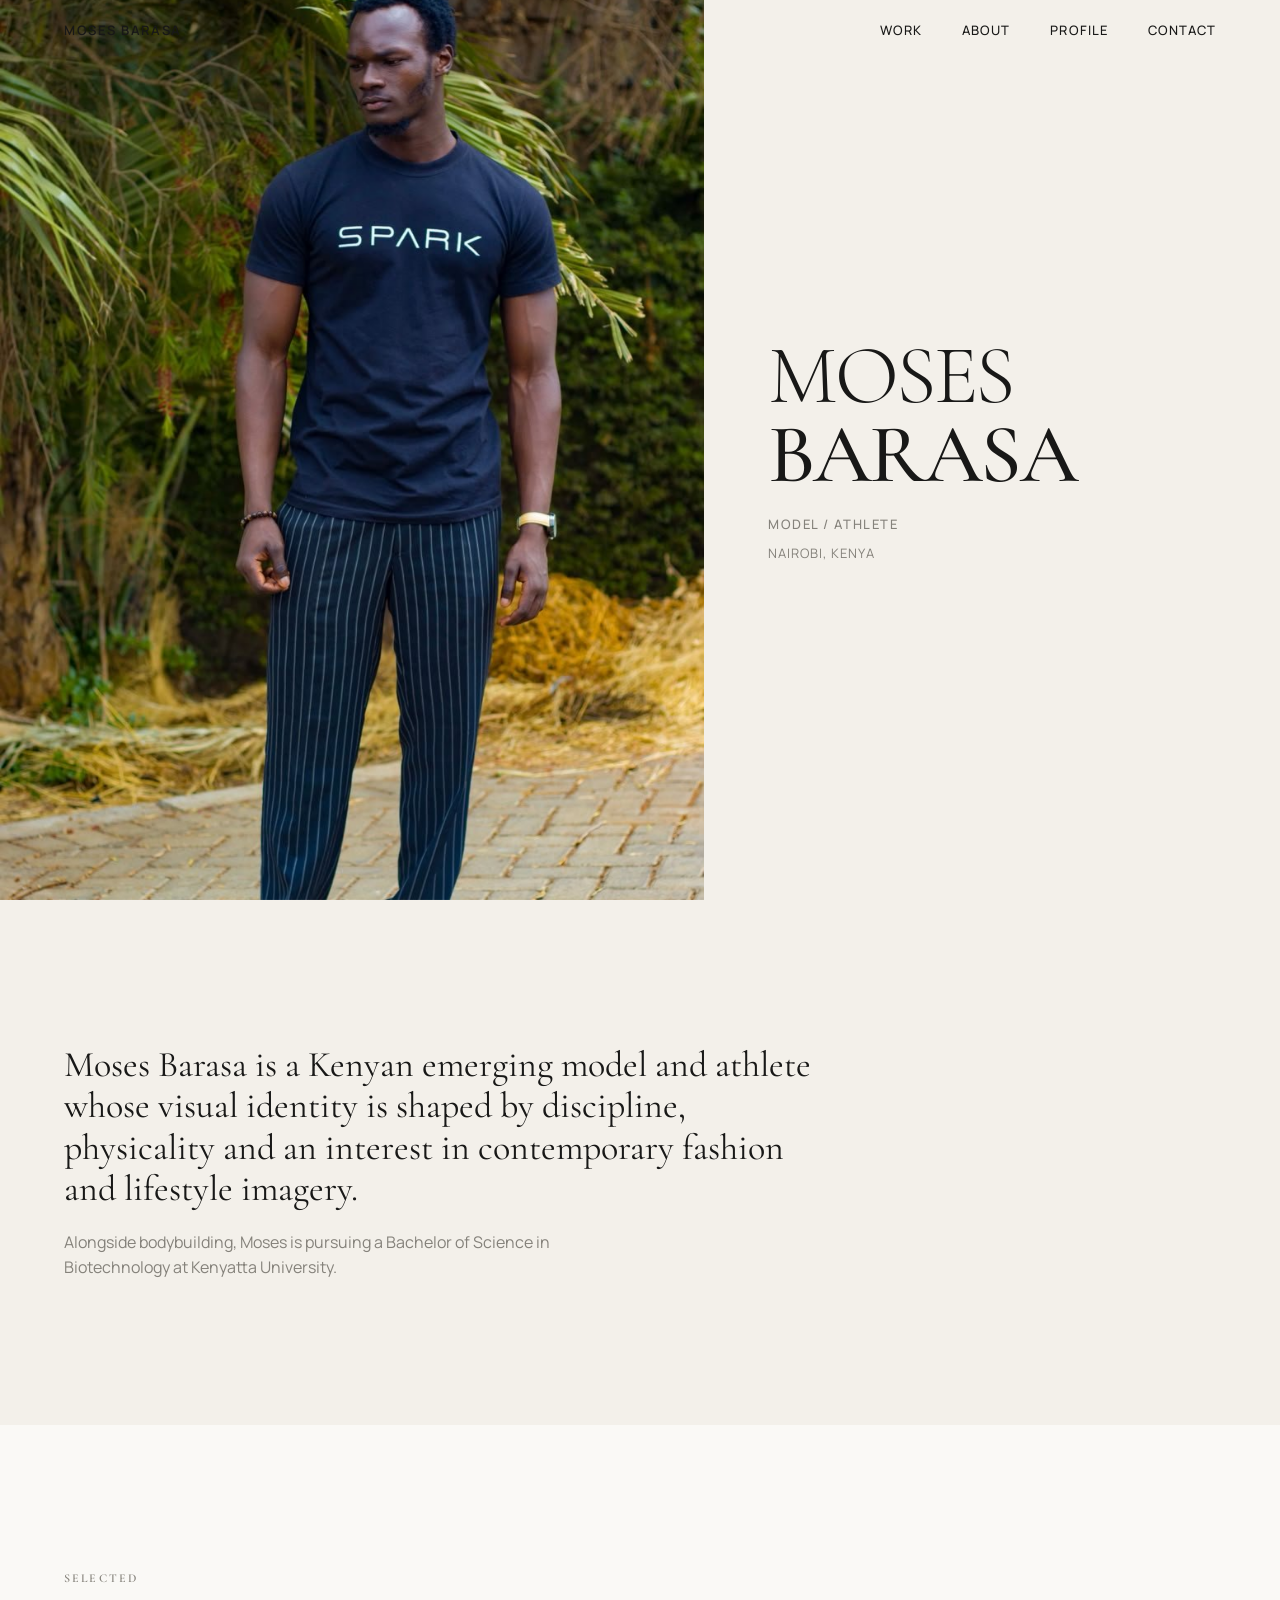
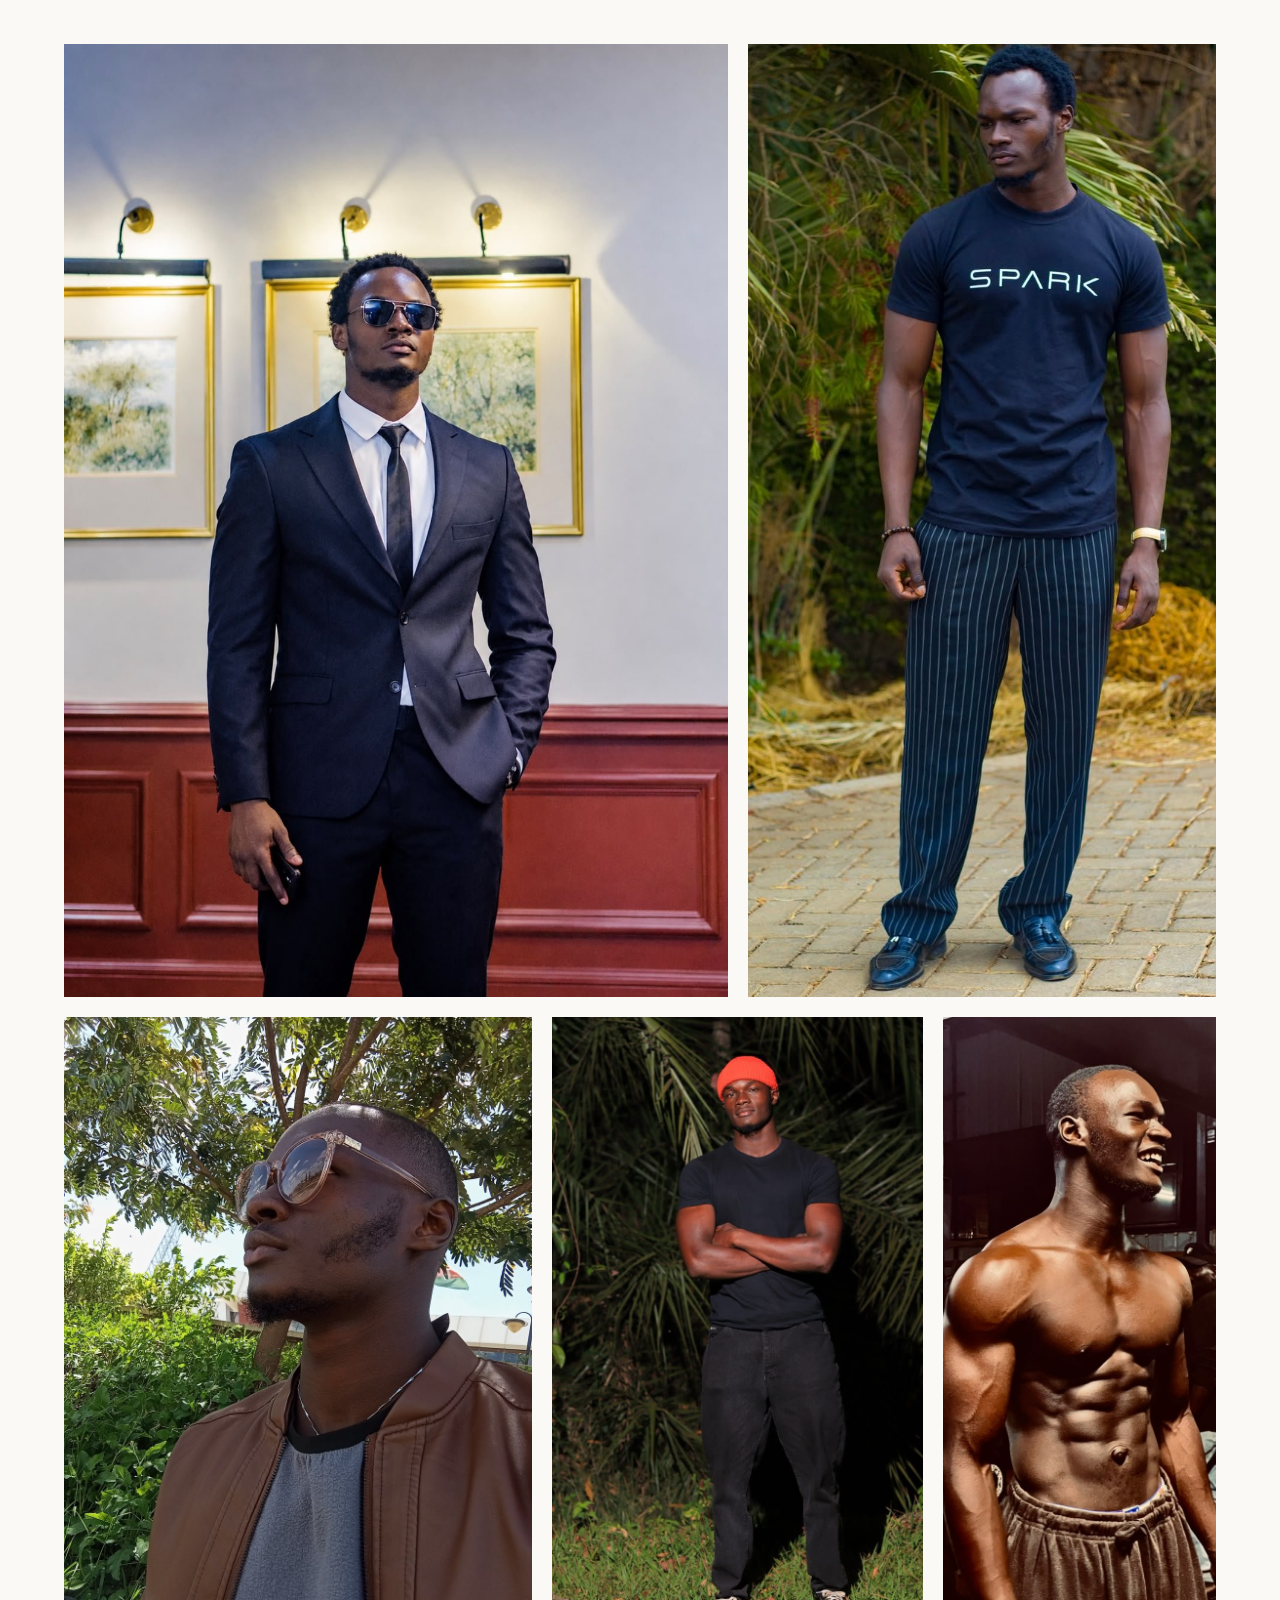
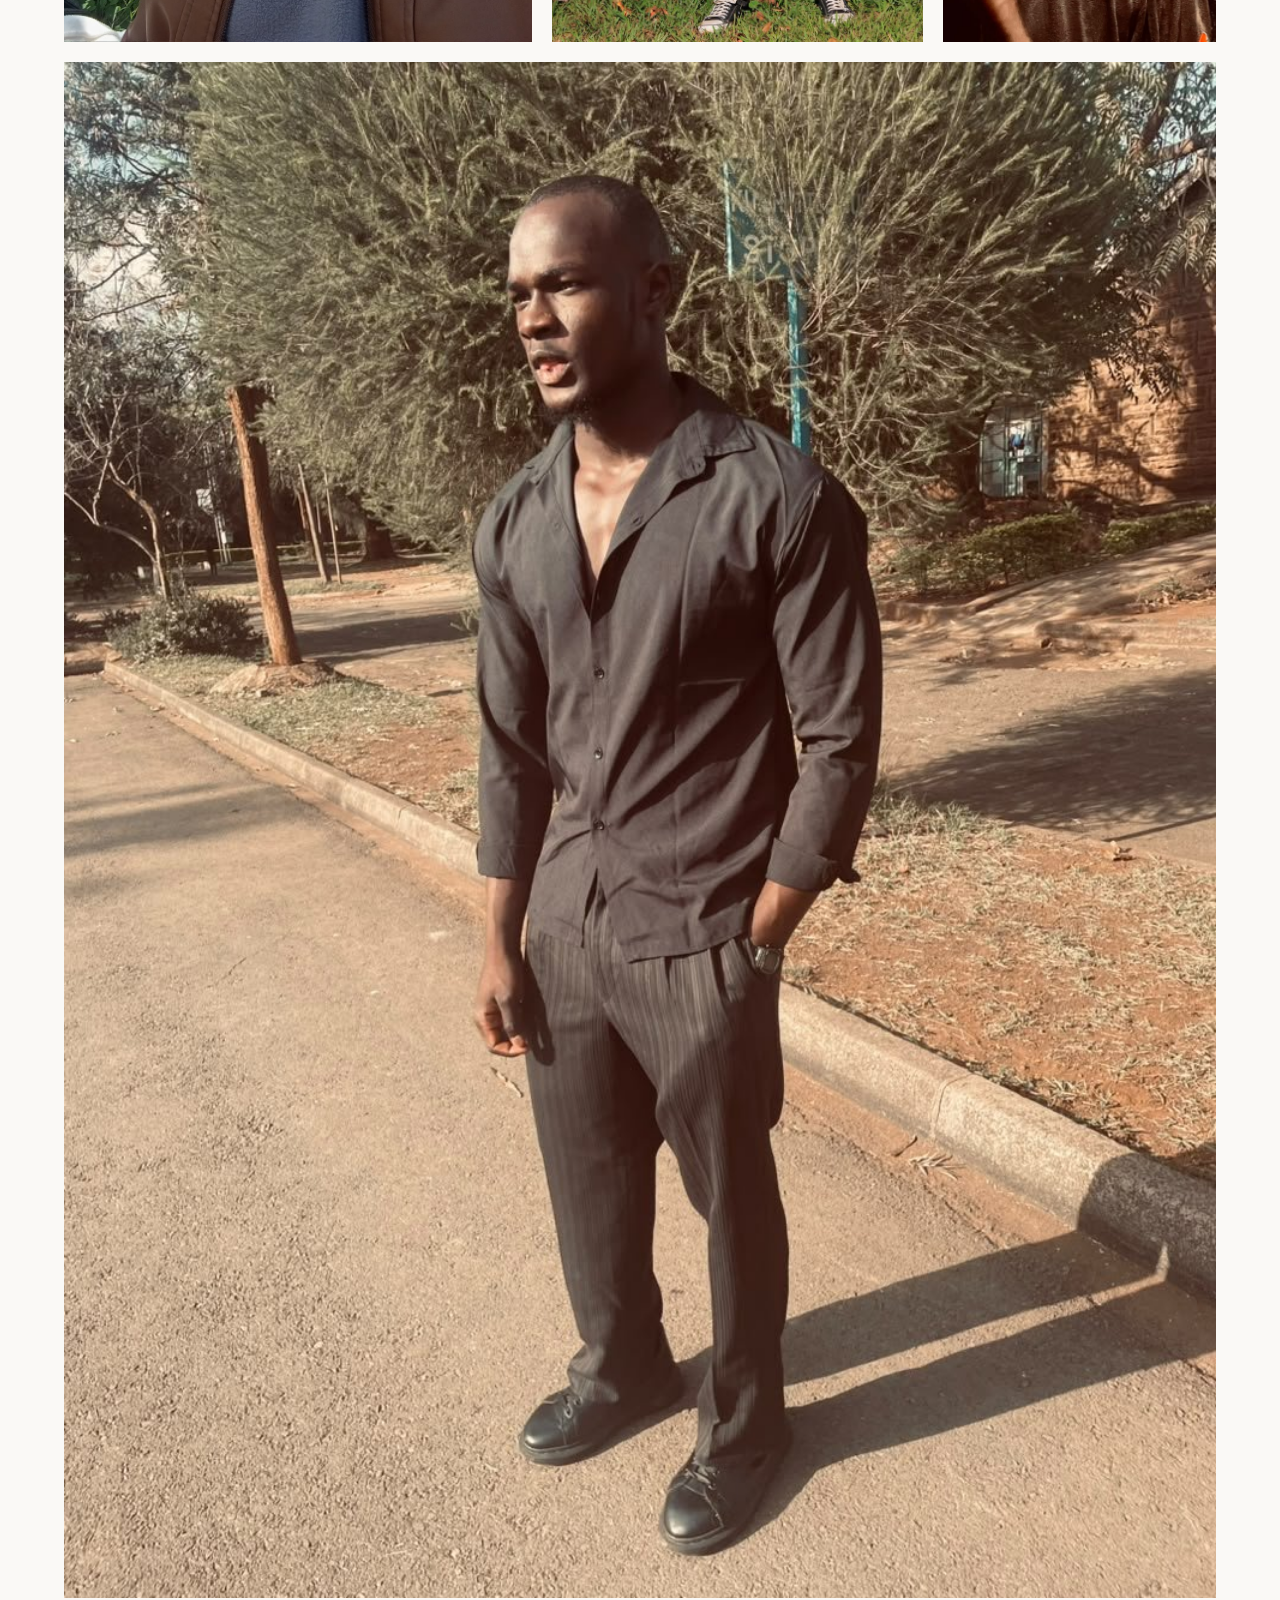
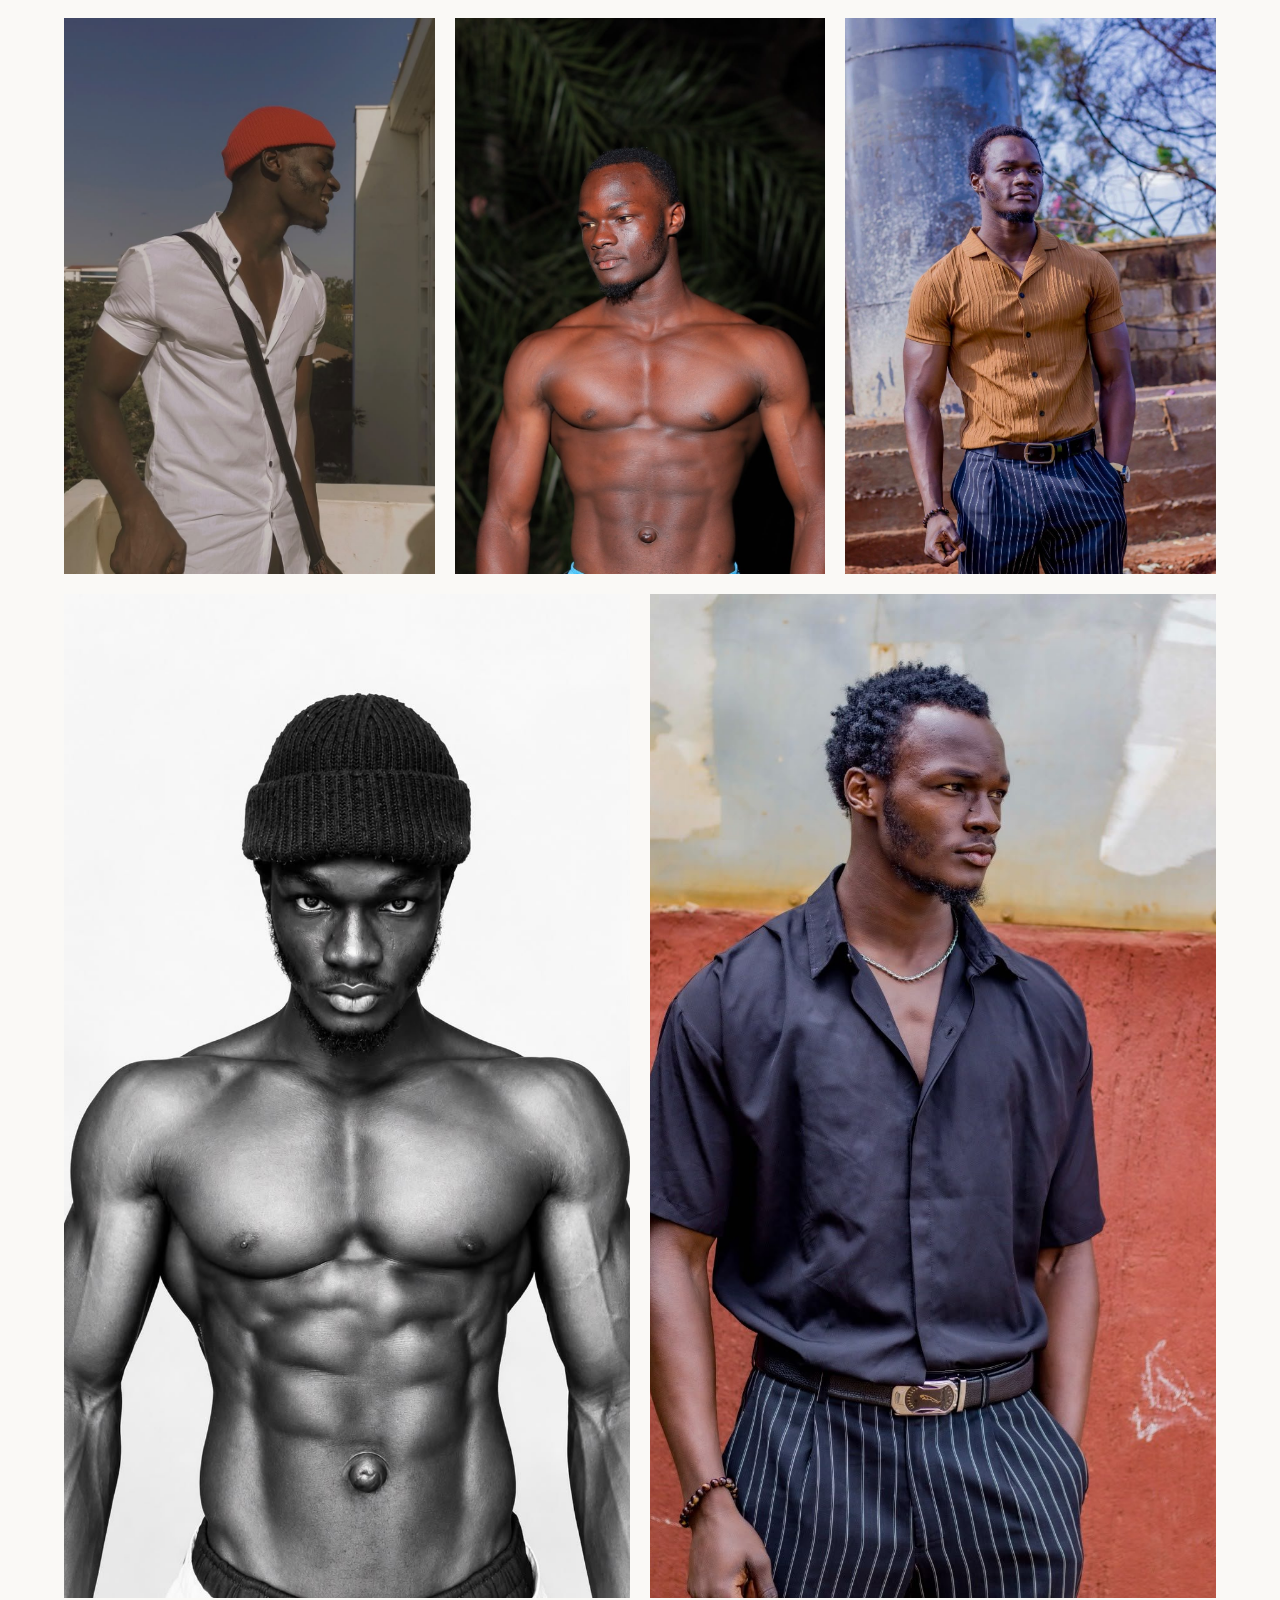
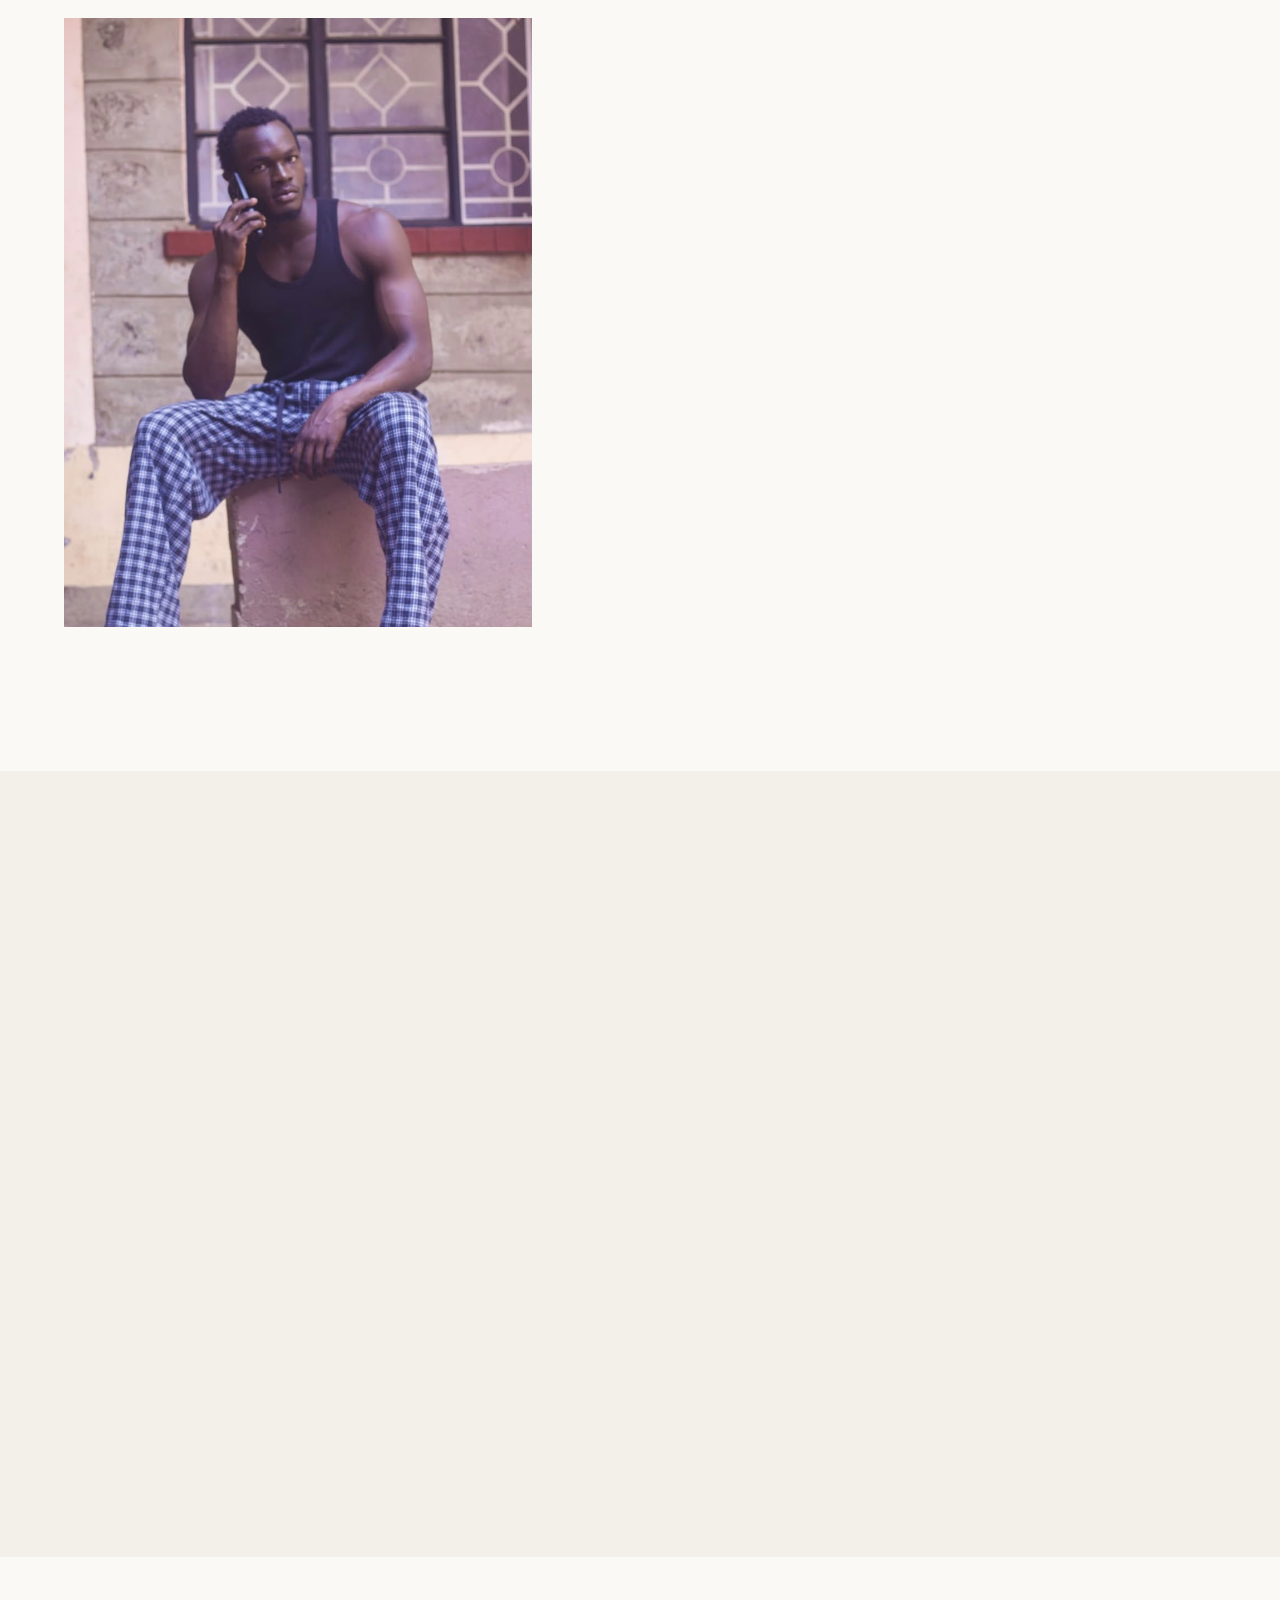
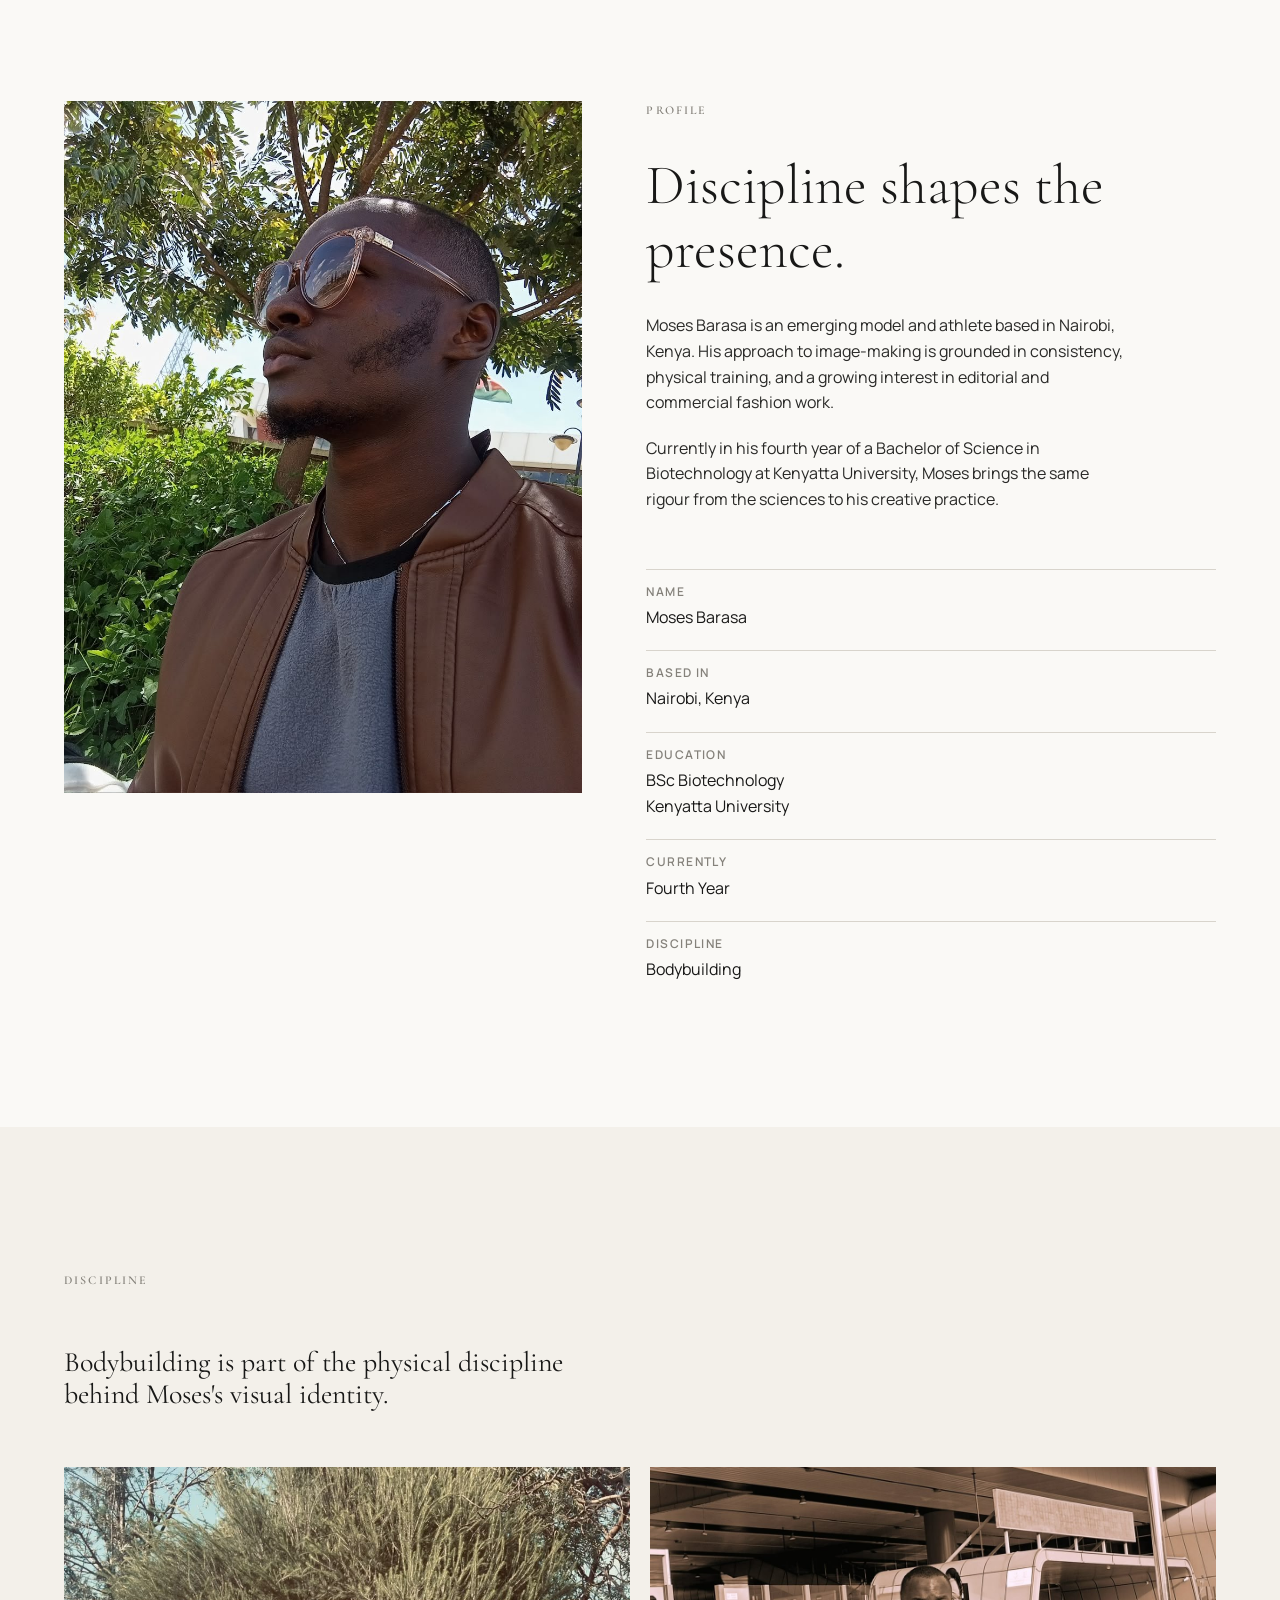
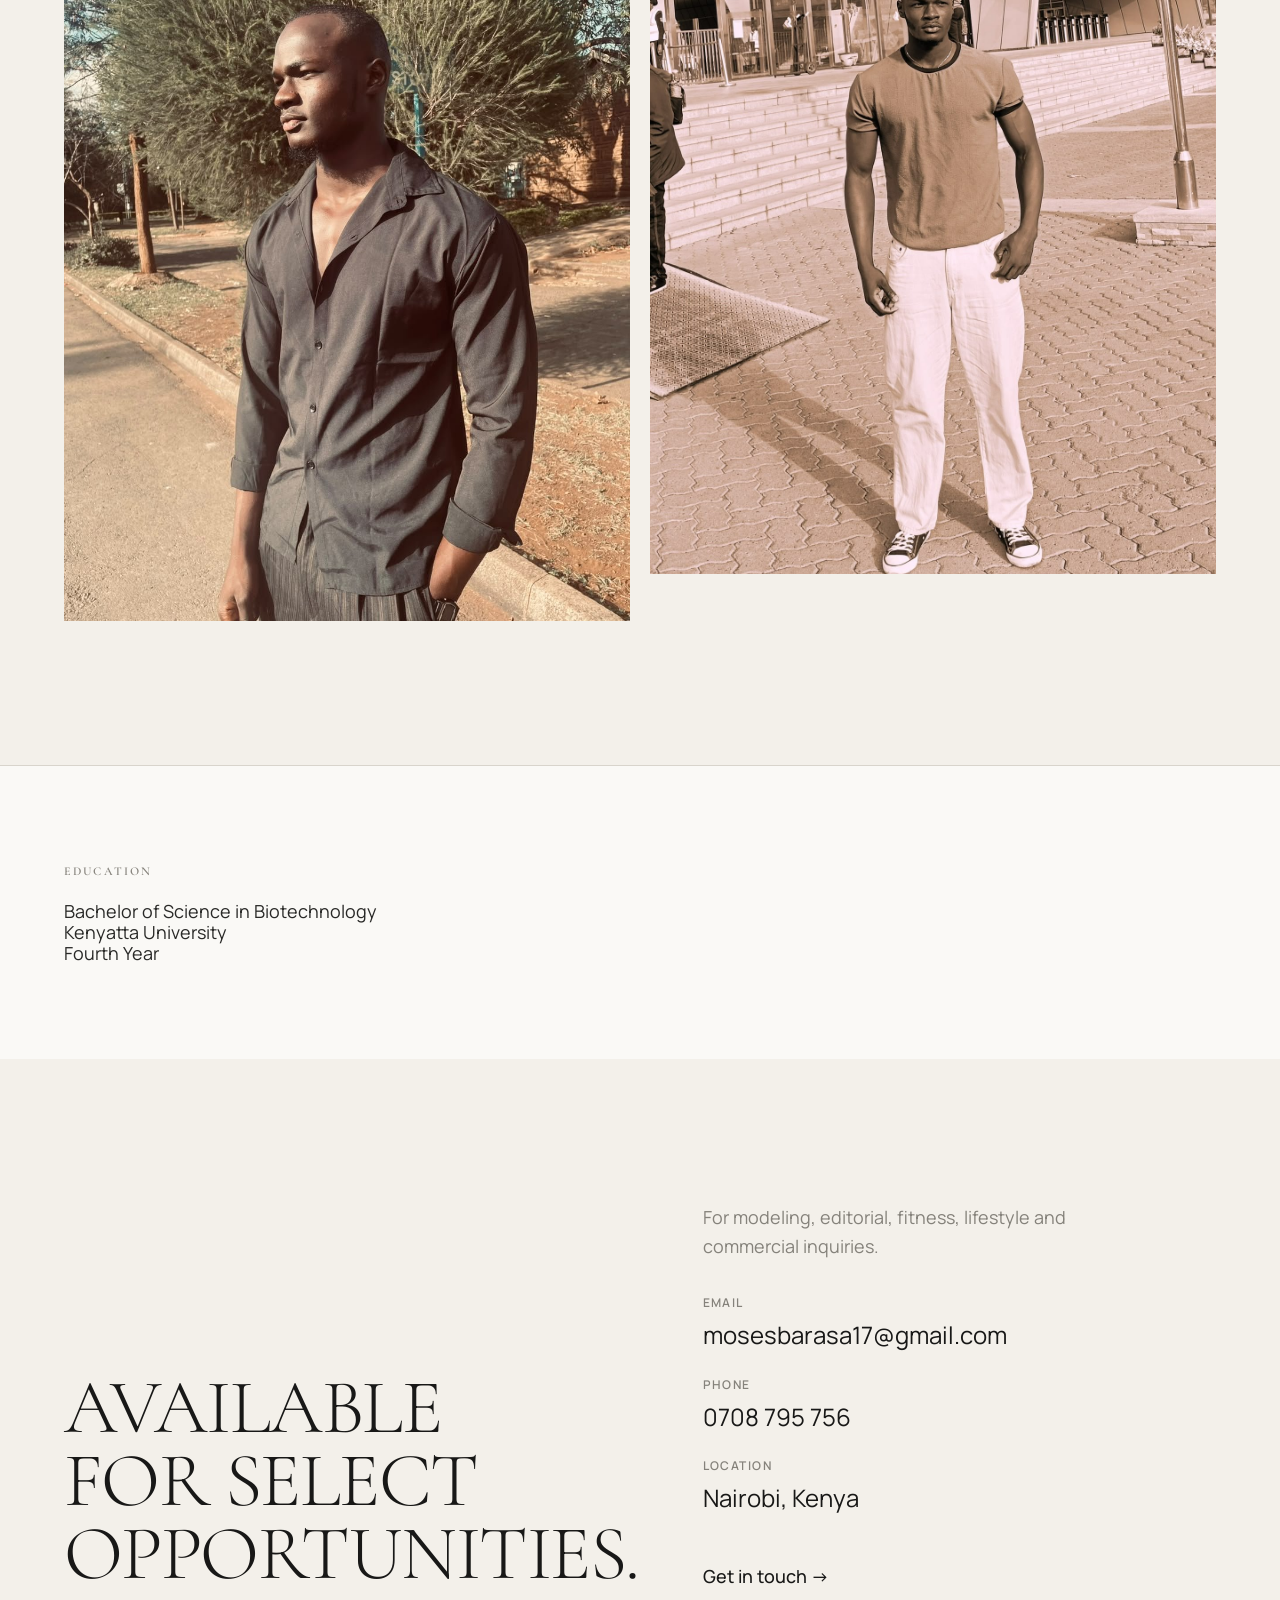
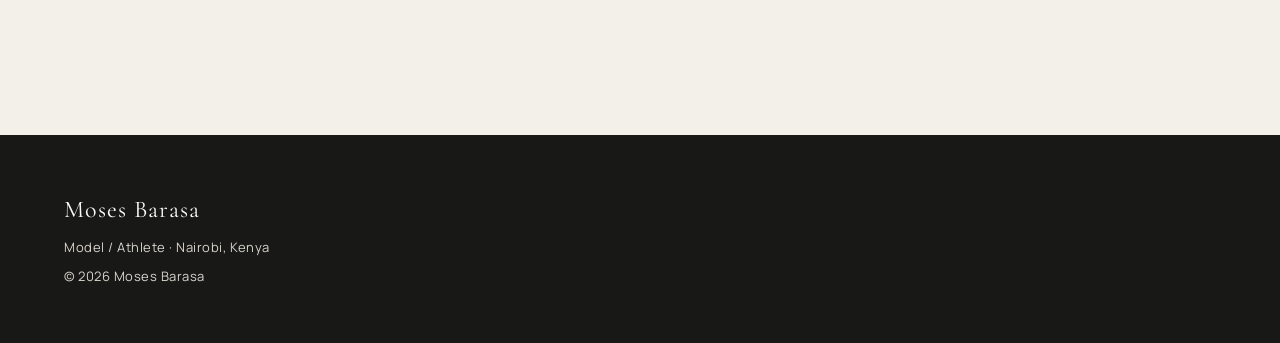
==== moses-barasa/index.html @ eb21598e "two" ====
<!DOCTYPE html>
<html lang="en">
<head>
<meta charset="UTF-8">
<meta name="viewport" content="width=device-width, initial-scale=1.0">
<meta name="description" content="Moses Barasa is a Nairobi-based emerging model and athlete, combining contemporary visual work with a background in bodybuilding and biotechnology.">
<meta name="theme-color" content="#181817">

<!-- Open Graph -->
<meta property="og:title" content="Moses Barasa — Model & Athlete">
<meta property="og:description" content="Moses Barasa is a Nairobi-based emerging model and athlete, combining contemporary visual work with a background in bodybuilding and biotechnology.">
<meta property="og:type" content="website">
<meta property="og:image" content="images/hero.jpg">
<meta property="og:image:alt" content="Moses Barasa — Model & Athlete">

<!-- Twitter -->
<meta name="twitter:card" content="summary_large_image">
<meta name="twitter:title" content="Moses Barasa — Model & Athlete">
<meta name="twitter:description" content="Moses Barasa is a Nairobi-based emerging model and athlete, combining contemporary visual work with a background in bodybuilding and biotechnology.">
<meta name="twitter:image" content="images/hero.jpg">

<title>Moses Barasa — Model & Athlete</title>

<link rel="icon" href="data:image/svg+xml,%3Csvg xmlns='http://www.w3.org/2000/svg' viewBox='0 0 100 100'%3E%3Crect width='100' height='100' fill='%23181817'/%3E%3Ctext x='50' y='62' font-family='Georgia' font-size='50' fill='%23F3F0EA' text-anchor='middle'%3EM%3C/text%3E%3C/svg%3E">
<link rel="stylesheet" href="css/style.css">
</head>
<body>

<!-- HEADER -->
<header class="site-header" id="header">
  <div class="container header-inner">
    <a href="#" class="nav-brand" aria-label="Moses Barasa home">Moses Barasa</a>
    <button class="nav-toggle" id="navToggle" aria-expanded="false" aria-controls="navMenu" aria-label="Toggle navigation">
      <span class="nav-toggle-line" aria-hidden="true"></span>
    </button>
    <nav class="nav-menu" id="navMenu" aria-label="Primary">
      <a href="#work">Work</a>
      <a href="#profile">About</a>
      <a href="#profile">Profile</a>
      <a href="#contact">Contact</a>
    </nav>
  </div>
</header>

<main id="main">

<!-- HERO -->
<section class="hero" id="hero" aria-label="Hero">
  <div class="hero-visual">
    <img src="images/hero.jpg" alt="Moses Barasa, editorial portrait" width="854" height="1280" fetchpriority="high">
  </div>
  <div class="hero-text container">
    <h1 class="hero-name">
      <span class="line">Moses</span>
      <span class="line">Barasa</span>
    </h1>
    <p class="hero-meta">Model / Athlete</p>
    <p class="hero-location">Nairobi, Kenya</p>
  </div>
</section>

<!-- INTRO -->
<section class="section-intro" id="intro" aria-labelledby="intro-heading">
  <div class="container">
    <h2 id="intro-heading" class="visually-hidden">Introduction</h2>
    <p class="intro-lead reveal">Moses Barasa is a Kenyan emerging model and athlete whose visual identity is shaped by discipline, physicality and an interest in contemporary fashion and lifestyle imagery.</p>
    <p class="intro-body reveal">Alongside bodybuilding, Moses is pursuing a Bachelor of Science in Biotechnology at Kenyatta University.</p>
  </div>
</section>

<!-- SELECTED WORK -->
<section class="section-work" id="work" aria-labelledby="work-heading">
  <div class="container">
    <header class="section-header reveal">
      <h2 id="work-heading">Selected</h2>
    </header>
    <div class="gallery-grid">
      <figure class="gallery-item gi-1 reveal" data-index="0" tabindex="0" role="button" aria-label="Open image 1">
        <img src="images/work-01.jpg" alt="Moses Barasa in formal attire, editorial portrait" loading="lazy" width="1114" height="1600">
      </figure>
      <figure class="gallery-item gi-2 reveal" data-index="1" tabindex="0" role="button" aria-label="Open image 2">
        <img src="images/work-02.jpg" alt="Moses Barasa, studio portrait" loading="lazy" width="854" height="1280">
      </figure>
      <figure class="gallery-item gi-3 reveal" data-index="2" tabindex="0" role="button" aria-label="Open image 3">
        <img src="images/work-03.jpg" alt="Moses Barasa, lifestyle portrait" loading="lazy" width="960" height="1280">
      </figure>
      <figure class="gallery-item gi-4 reveal" data-index="3" tabindex="0" role="button" aria-label="Open image 4">
        <img src="images/work-04.jpg" alt="Moses Barasa, outdoor lifestyle" loading="lazy" width="853" height="1280">
      </figure>
      <figure class="gallery-item gi-5 reveal" data-index="4" tabindex="0" role="button" aria-label="Open image 5">
        <img src="images/work-05.jpg" alt="Moses Barasa, street style" loading="lazy" width="960" height="1280">
      </figure>
      <figure class="gallery-item gi-6 reveal" data-index="5" tabindex="0" role="button" aria-label="Open image 6">
        <img src="images/work-08.jpg" alt="Moses Barasa, full body editorial" loading="lazy" width="960" height="1280">
      </figure>
      <figure class="gallery-item gi-7 reveal" data-index="6" tabindex="0" role="button" aria-label="Open image 7">
        <img src="images/work-06.jpg" alt="Moses Barasa, casual editorial" loading="lazy" width="890" height="1280">
      </figure>
      <figure class="gallery-item gi-8 reveal" data-index="7" tabindex="0" role="button" aria-label="Open image 8">
        <img src="images/work-07.jpg" alt="Moses Barasa, outdoor portrait" loading="lazy" width="1066" height="1600">
      </figure>
      <figure class="gallery-item gi-9 reveal" data-index="8" tabindex="0" role="button" aria-label="Open image 9">
        <img src="images/work-12.jpg" alt="Moses Barasa, lifestyle" loading="lazy" width="1067" height="1600">
      </figure>
      <figure class="gallery-item gi-10 reveal" data-index="9" tabindex="0" role="button" aria-label="Open image 10">
        <img src="images/work-10.jpg" alt="Moses Barasa, urban style" loading="lazy" width="902" height="1600">
      </figure>
      <figure class="gallery-item gi-11 reveal" data-index="10" tabindex="0" role="button" aria-label="Open image 11">
        <img src="images/work-11.jpg" alt="Moses Barasa, fashion portrait" loading="lazy" width="1066" height="1600">
      </figure>
      <figure class="gallery-item gi-12 reveal" data-index="11" tabindex="0" role="button" aria-label="Open image 12">
        <img src="images/work-09.jpg" alt="Moses Barasa, relaxed portrait" loading="lazy" width="841" height="1094">
      </figure>
    </div>
  </div>
</section>

<!-- STATEMENT -->
<section class="section-statement" id="statement" aria-label="Visual statement">
  <div class="container">
    <p class="statement-text reveal">Physical<br>presence.</p>
    <p class="statement-text reveal">Quiet<br>discipline.</p>
  </div>
</section>

<!-- PROFILE -->
<section class="section-profile" id="profile" aria-labelledby="profile-heading">
  <div class="container profile-grid">
    <div class="profile-image reveal">
      <img src="images/profile.jpg" alt="Moses Barasa portrait" width="960" height="1280" loading="lazy">
    </div>
    <div class="profile-content">
      <h2 id="profile-heading">Profile</h2>
      <p class="profile-statement reveal">Discipline shapes the presence.</p>
      <div class="profile-bio reveal">
        <p>Moses Barasa is an emerging model and athlete based in Nairobi, Kenya. His approach to image-making is grounded in consistency, physical training, and a growing interest in editorial and commercial fashion work.</p>
        <p>Currently in his fourth year of a Bachelor of Science in Biotechnology at Kenyatta University, Moses brings the same rigour from the sciences to his creative practice.</p>
      </div>
      <dl class="profile-details reveal">
        <div>
          <dt>Name</dt>
          <dd>Moses Barasa</dd>
        </div>
        <div>
          <dt>Based in</dt>
          <dd>Nairobi, Kenya</dd>
        </div>
        <div>
          <dt>Education</dt>
          <dd>BSc Biotechnology<br>Kenyatta University</dd>
        </div>
        <div>
          <dt>Currently</dt>
          <dd>Fourth Year</dd>
        </div>
        <div>
          <dt>Discipline</dt>
          <dd>Bodybuilding</dd>
        </div>
      </dl>
    </div>
  </div>
</section>

<!-- DISCIPLINE -->
<section class="section-discipline" id="discipline" aria-labelledby="discipline-heading">
  <div class="container">
    <header class="section-header reveal">
      <h2 id="discipline-heading">Discipline</h2>
    </header>
    <p class="discipline-lead reveal">Bodybuilding is part of the physical discipline behind Moses's visual identity.</p>
    <div class="discipline-grid">
      <figure class="reveal" data-index="12" tabindex="0" role="button" aria-label="Open image 13">
        <img src="images/discipline-01.jpg" alt="Moses Barasa, physique study" loading="lazy" width="960" height="1280">
      </figure>
      <figure class="reveal" data-index="13" tabindex="0" role="button" aria-label="Open image 14">
        <img src="images/discipline-02.jpg" alt="Moses Barasa, athletic portrait" loading="lazy" width="1274" height="1600">
      </figure>
    </div>
  </div>
</section>

<!-- EDUCATION -->
<section class="section-education" id="education" aria-labelledby="education-heading">
  <div class="container">
    <h2 id="education-heading">Education</h2>
    <p>Bachelor of Science in Biotechnology<br>Kenyatta University<br>Fourth Year</p>
  </div>
</section>

<!-- CONTACT -->
<section class="section-contact" id="contact" aria-labelledby="contact-heading">
  <div class="container contact-grid">
    <div class="contact-statement reveal">
      <h2 id="contact-heading">Available<br>for select<br>opportunities.</h2>
    </div>
    <div class="contact-details reveal">
      <p>For modeling, editorial, fitness, lifestyle and commercial inquiries.</p>
      <dl>
        <div>
          <dt>Email</dt>
          <dd><a href="mailto:mosesbarasa17@gmail.com">mosesbarasa17@gmail.com</a></dd>
        </div>
        <div>
          <dt>Phone</dt>
          <dd><a href="tel:+254708795756">0708 795 756</a></dd>
        </div>
        <div>
          <dt>Location</dt>
          <dd>Nairobi, Kenya</dd>
        </div>
      </dl>
      <a href="mailto:mosesbarasa17@gmail.com" class="contact-cta">Get in touch →</a>
    </div>
  </div>
</section>

</main>

<!-- FOOTER -->
<footer class="site-footer">
  <div class="container">
    <p>Moses Barasa</p>
    <p>Model / Athlete · Nairobi, Kenya</p>
    <p>© 2026 Moses Barasa</p>
  </div>
</footer>

<!-- LIGHTBOX -->
<div class="lightbox" id="lightbox" role="dialog" aria-modal="true" aria-label="Image viewer" hidden>
  <button class="lightbox-close" id="lightboxClose" aria-label="Close">×</button>
  <button class="lightbox-prev" id="lightboxPrev" aria-label="Previous image">‹</button>
  <button class="lightbox-next" id="lightboxNext" aria-label="Next image">›</button>
  <div class="lightbox-stage">
    <img src="" alt="" id="lightboxImg">
  </div>
  <p class="lightbox-caption" id="lightboxCaption"></p>
</div>

<script src="js/main.js"></script>
</body>
</html>
---- moses-barasa/css/style.css ----
/* ============================================================
   Moses Barasa — Portfolio
   Self-contained, no external dependencies
   ============================================================ */

/* ── Font Faces ── */
@font-face {
  font-family: 'Cormorant Garamond';
  font-style: normal;
  font-weight: 300;
  font-display: swap;
  src: url('../fonts/cormorant-300.ttf') format('truetype');
}
@font-face {
  font-family: 'Cormorant Garamond';
  font-style: normal;
  font-weight: 400;
  font-display: swap;
  src: url('../fonts/cormorant-400.ttf') format('truetype');
}
@font-face {
  font-family: 'Cormorant Garamond';
  font-style: normal;
  font-weight: 500;
  font-display: swap;
  src: url('../fonts/cormorant-500.ttf') format('truetype');
}
@font-face {
  font-family: 'Cormorant Garamond';
  font-style: normal;
  font-weight: 600;
  font-display: swap;
  src: url('../fonts/cormorant-600.ttf') format('truetype');
}
@font-face {
  font-family: 'Cormorant Garamond';
  font-style: normal;
  font-weight: 700;
  font-display: swap;
  src: url('../fonts/cormorant-700.ttf') format('truetype');
}

@font-face {
  font-family: 'Manrope';
  font-style: normal;
  font-weight: 300;
  font-display: swap;
  src: url('../fonts/manrope-300.ttf') format('truetype');
}
@font-face {
  font-family: 'Manrope';
  font-style: normal;
  font-weight: 400;
  font-display: swap;
  src: url('../fonts/manrope-400.ttf') format('truetype');
}
@font-face {
  font-family: 'Manrope';
  font-style: normal;
  font-weight: 500;
  font-display: swap;
  src: url('../fonts/manrope-500.ttf') format('truetype');
}
@font-face {
  font-family: 'Manrope';
  font-style: normal;
  font-weight: 600;
  font-display: swap;
  src: url('../fonts/manrope-600.ttf') format('truetype');
}
@font-face {
  font-family: 'Manrope';
  font-style: normal;
  font-weight: 700;
  font-display: swap;
  src: url('../fonts/manrope-700.ttf') format('truetype');
}

/* ── Reset ── */
*, *::before, *::after {
  box-sizing: border-box;
  margin: 0;
  padding: 0;
}
html {
  scroll-behavior: smooth;
  -webkit-text-size-adjust: 100%;
}
body {
  font-family: 'Manrope', system-ui, -apple-system, BlinkMacSystemFont, 'Segoe UI', Roboto, sans-serif;
  font-weight: 400;
  line-height: 1.6;
  color: var(--primary);
  background-color: var(--canvas);
  -webkit-font-smoothing: antialiased;
  -moz-osx-font-smoothing: grayscale;
}
img {
  display: block;
  max-width: 100%;
  height: auto;
}
button {
  font-family: inherit;
  cursor: pointer;
  border: none;
  background: none;
}
a {
  color: inherit;
  text-decoration: none;
}
ul, ol {
  list-style: none;
}
figure {
  margin: 0;
}

/* ── Variables ── */
:root {
  --canvas: #F3F0EA;
  --primary: #181817;
  --secondary: #292927;
  --muted: #85827B;
  --soft: #D8D4CC;
  --white: #FAF9F6;

  --font-display: 'Cormorant Garamond', Georgia, 'Times New Roman', serif;
  --font-body: 'Manrope', system-ui, -apple-system, sans-serif;

  --space-xs: 0.5rem;
  --space-sm: 0.75rem;
  --space-md: 1.25rem;
  --space-lg: 2rem;
  --space-xl: 3.5rem;
  --space-2xl: 6rem;
  --space-3xl: 9rem;

  --text-xs: 0.75rem;
  --text-sm: 0.8125rem;
  --text-base: 1rem;
  --text-md: 1.125rem;
  --text-lg: 1.5rem;
  --text-xl: 2rem;
  --text-2xl: 3rem;
  --text-3xl: 4.5rem;
  --text-4xl: 6rem;

  --leading-tight: 0.95;
  --leading-snug: 1.15;
  --leading-normal: 1.6;

  --transition-fast: 150ms ease;
  --transition-base: 350ms ease;
  --transition-slow: 700ms ease;
}

/* ── Utilities ── */
.visually-hidden {
  position: absolute;
  width: 1px;
  height: 1px;
  padding: 0;
  margin: -1px;
  overflow: hidden;
  clip: rect(0, 0, 0, 0);
  white-space: nowrap;
  border: 0;
}

.container {
  width: 100%;
  max-width: 1440px;
  margin-left: auto;
  margin-right: auto;
  padding-left: 1.5rem;
  padding-right: 1.5rem;
}

@media (min-width: 768px) {
  .container {
    padding-left: 3rem;
    padding-right: 3rem;
  }
}

@media (min-width: 1280px) {
  .container {
    padding-left: 4rem;
    padding-right: 4rem;
  }
}

/* ── Reveal animation ── */
.reveal {
  opacity: 0;
  transform: translateY(24px);
  transition: opacity var(--transition-slow), transform var(--transition-slow);
}
.reveal.is-visible {
  opacity: 1;
  transform: translateY(0);
}

@media (prefers-reduced-motion: reduce) {
  .reveal {
    opacity: 1;
    transform: none;
    transition: none;
  }
}

/* ============================================================
   HEADER
   ============================================================ */
.site-header {
  position: fixed;
  top: 0;
  left: 0;
  width: 100%;
  z-index: 100;
  padding: 1.25rem 0;
  transition: background var(--transition-base), box-shadow var(--transition-base);
}
.site-header.is-scrolled {
  background: rgba(243, 240, 234, 0.92);
  backdrop-filter: blur(8px);
  box-shadow: 0 1px 0 rgba(24, 24, 23, 0.06);
}

.header-inner {
  display: flex;
  align-items: center;
  justify-content: space-between;
}

.nav-brand {
  font-family: var(--font-body);
  font-size: var(--text-sm);
  font-weight: 600;
  letter-spacing: 0.12em;
  text-transform: uppercase;
  color: var(--primary);
}

.nav-toggle {
  display: flex;
  align-items: center;
  justify-content: center;
  width: 44px;
  height: 44px;
  position: relative;
  z-index: 102;
}
.nav-toggle-line {
  display: block;
  width: 24px;
  height: 1.5px;
  background: var(--primary);
  position: relative;
  transition: background var(--transition-fast);
}
.nav-toggle-line::before,
.nav-toggle-line::after {
  content: '';
  position: absolute;
  left: 0;
  width: 100%;
  height: 1.5px;
  background: var(--primary);
  transition: transform var(--transition-base), top var(--transition-base);
}
.nav-toggle-line::before { top: -7px; }
.nav-toggle-line::after { top: 7px; }

.nav-toggle[aria-expanded="true"] .nav-toggle-line {
  background: transparent;
}
.nav-toggle[aria-expanded="true"] .nav-toggle-line::before {
  top: 0;
  transform: rotate(45deg);
}
.nav-toggle[aria-expanded="true"] .nav-toggle-line::after {
  top: 0;
  transform: rotate(-45deg);
}

.nav-menu {
  position: fixed;
  inset: 0;
  background: var(--canvas);
  display: flex;
  flex-direction: column;
  align-items: flex-start;
  justify-content: center;
  padding: 6rem 1.5rem;
  gap: 1.5rem;
  opacity: 0;
  visibility: hidden;
  transition: opacity var(--transition-base), visibility var(--transition-base);
  z-index: 101;
}
.nav-menu.is-open {
  opacity: 1;
  visibility: visible;
}

.nav-menu a {
  font-family: var(--font-display);
  font-size: var(--text-2xl);
  font-weight: 300;
  color: var(--primary);
  line-height: 1.1;
  position: relative;
}
.nav-menu a::after {
  content: '';
  position: absolute;
  left: 0;
  bottom: -2px;
  width: 0;
  height: 1px;
  background: var(--primary);
  transition: width var(--transition-base);
}
.nav-menu a:hover::after,
.nav-menu a:focus-visible::after {
  width: 100%;
}

@media (min-width: 1024px) {
  .nav-toggle { display: none; }
  .nav-menu {
    position: static;
    flex-direction: row;
    align-items: center;
    padding: 0;
    gap: 2.5rem;
    opacity: 1;
    visibility: visible;
    background: transparent;
  }
  .nav-menu a {
    font-family: var(--font-body);
    font-size: var(--text-sm);
    font-weight: 500;
    letter-spacing: 0.08em;
    text-transform: uppercase;
  }
}

/* ============================================================
   HERO
   ============================================================ */
.hero {
  position: relative;
  background: var(--canvas);
  min-height: 100vh;
  display: grid;
  grid-template-columns: 1fr;
  overflow: hidden;
}

.hero-visual {
  position: relative;
  height: 72vh;
  min-height: 480px;
  overflow: hidden;
}
.hero-visual img {
  width: 100%;
  height: 100%;
  object-fit: cover;
  object-position: center 15%;
  transform: scale(1.04);
  animation: heroImageIn 1.2s var(--transition-slow) forwards;
}
@keyframes heroImageIn {
  to { transform: scale(1); }
}

.hero-text {
  padding: var(--space-xl) 0 var(--space-2xl);
  display: flex;
  flex-direction: column;
  justify-content: center;
}

.hero-name {
  font-family: var(--font-display);
  font-weight: 300;
  font-size: clamp(3.5rem, 12vw, 8rem);
  line-height: var(--leading-tight);
  letter-spacing: -0.03em;
  color: var(--primary);
  text-transform: uppercase;
}
.hero-name .line {
  display: block;
  opacity: 0;
  transform: translateY(20px);
  animation: fadeSlideUp 0.9s ease forwards;
}
.hero-name .line:nth-child(1) { animation-delay: 0.2s; }
.hero-name .line:nth-child(2) { animation-delay: 0.35s; font-weight: 500; }

.hero-meta {
  margin-top: var(--space-md);
  font-size: var(--text-sm);
  font-weight: 500;
  letter-spacing: 0.12em;
  text-transform: uppercase;
  color: var(--muted);
  opacity: 0;
  animation: fadeSlideUp 0.9s ease 0.55s forwards;
}
.hero-location {
  margin-top: var(--space-xs);
  font-size: var(--text-sm);
  letter-spacing: 0.08em;
  text-transform: uppercase;
  color: var(--muted);
  opacity: 0;
  animation: fadeSlideUp 0.9s ease 0.7s forwards;
}

@keyframes fadeSlideUp {
  to { opacity: 1; transform: translateY(0); }
}

@media (min-width: 1024px) {
  .hero {
    grid-template-columns: 55% 45%;
    min-height: 100vh;
  }
  .hero-visual {
    height: 100vh;
    min-height: auto;
  }
  .hero-text {
    padding: var(--space-2xl) 0 var(--space-2xl) 4rem;
  }
  .hero-name {
    font-size: clamp(4rem, 6.5vw, 7.5rem);
  }
}

@media (prefers-reduced-motion: reduce) {
  .hero-visual img,
  .hero-name .line,
  .hero-meta,
  .hero-location {
    animation: none;
    opacity: 1;
    transform: none;
  }
}

/* ============================================================
   INTRO
   ============================================================ */
.section-intro {
  padding: var(--space-3xl) 0;
  background: var(--canvas);
}
.intro-lead {
  font-family: var(--font-display);
  font-size: clamp(1.5rem, 3vw, 2.25rem);
  font-weight: 400;
  line-height: var(--leading-snug);
  color: var(--primary);
  max-width: 44ch;
}
.intro-body {
  margin-top: var(--space-md);
  font-size: var(--text-base);
  color: var(--muted);
  max-width: 50ch;
}

/* ============================================================
   SELECTED WORK
   ============================================================ */
.section-work {
  padding: var(--space-3xl) 0;
  background: var(--white);
}
.section-header {
  margin-bottom: var(--space-xl);
}
.section-header h2 {
  font-family: var(--font-display);
  font-size: var(--text-xs);
  font-weight: 600;
  letter-spacing: 0.18em;
  text-transform: uppercase;
  color: var(--muted);
}

.gallery-grid {
  display: grid;
  grid-template-columns: 1fr;
  gap: 1rem;
}
.gallery-item {
  position: relative;
  overflow: hidden;
  cursor: pointer;
  background: var(--soft);
}
.gallery-item img {
  width: 100%;
  height: 100%;
  object-fit: cover;
  transition: transform var(--transition-slow), opacity var(--transition-base);
}
.gallery-item:hover img,
.gallery-item:focus-visible img {
  transform: scale(1.02);
}
.gallery-item::after {
  content: '';
  position: absolute;
  inset: 0;
  background: rgba(24,24,23,0.04);
  opacity: 0;
  transition: opacity var(--transition-base);
  pointer-events: none;
}
.gallery-item:hover::after,
.gallery-item:focus-visible::after {
  opacity: 1;
}

/* Default aspect ratios for mobile */
.gallery-item { aspect-ratio: 3/4; }
.gi-6 { aspect-ratio: 16/9; }
.gi-6 img { object-position: center top; }
.gi-9 { aspect-ratio: 4/3; }
.gi-10 { aspect-ratio: 3/4; }

@media (min-width: 768px) {
  .gallery-grid {
    grid-template-columns: repeat(12, 1fr);
    gap: 1.25rem;
  }
  .gallery-item {
    aspect-ratio: auto;
    min-height: 320px;
  }
  .gi-1 { grid-column: span 7; }
  .gi-2 { grid-column: span 5; }
  .gi-3 { grid-column: span 5; }
  .gi-4 { grid-column: span 4; }
  .gi-5 { grid-column: span 3; }
  .gi-6 { grid-column: span 12; min-height: 420px; }
  .gi-7 { grid-column: span 4; }
  .gi-8 { grid-column: span 4; }
  .gi-9 { grid-column: span 4; }
  .gi-10 { grid-column: span 6; }
  .gi-11 { grid-column: span 6; }
  .gi-12 { grid-column: span 5; }
}

@media (min-width: 1024px) {
  .gallery-item { min-height: 380px; }
  .gi-6 { min-height: 520px; }
}

/* ============================================================
   STATEMENT
   ============================================================ */
.section-statement {
  padding: var(--space-3xl) 0;
  background: var(--canvas);
}
.statement-text {
  font-family: var(--font-display);
  font-size: clamp(3rem, 10vw, 9rem);
  font-weight: 300;
  line-height: var(--leading-tight);
  letter-spacing: -0.03em;
  color: var(--primary);
  text-transform: uppercase;
}
.statement-text + .statement-text {
  margin-top: var(--space-sm);
  color: var(--muted);
}

/* ============================================================
   PROFILE
   ============================================================ */
.section-profile {
  padding: var(--space-3xl) 0;
  background: var(--white);
}
.profile-grid {
  display: grid;
  grid-template-columns: 1fr;
  gap: var(--space-xl);
  align-items: start;
}
.profile-image {
  overflow: hidden;
  background: var(--soft);
}
.profile-image img {
  width: 100%;
  height: auto;
  object-fit: cover;
}
.profile-content h2 {
  font-family: var(--font-display);
  font-size: var(--text-xs);
  font-weight: 600;
  letter-spacing: 0.18em;
  text-transform: uppercase;
  color: var(--muted);
  margin-bottom: var(--space-lg);
}
.profile-statement {
  font-family: var(--font-display);
  font-size: clamp(2rem, 4.5vw, 3.5rem);
  font-weight: 300;
  line-height: var(--leading-snug);
  color: var(--primary);
  margin-bottom: var(--space-lg);
}
.profile-bio {
  font-size: var(--text-base);
  color: var(--secondary);
  max-width: 48ch;
  margin-bottom: var(--space-xl);
}
.profile-bio p + p {
  margin-top: var(--space-md);
}

.profile-details {
  display: grid;
  grid-template-columns: 1fr;
  gap: var(--space-md);
}
.profile-details div {
  border-top: 1px solid var(--soft);
  padding-top: var(--space-sm);
}
.profile-details dt {
  font-size: var(--text-xs);
  font-weight: 600;
  letter-spacing: 0.12em;
  text-transform: uppercase;
  color: var(--muted);
  margin-bottom: 0.25rem;
}
.profile-details dd {
  font-size: var(--text-base);
  color: var(--primary);
}

@media (min-width: 1024px) {
  .profile-grid {
    grid-template-columns: 45% 1fr;
    gap: 4rem;
  }
  .profile-image {
    position: sticky;
    top: 6rem;
  }
}

/* ============================================================
   DISCIPLINE
   ============================================================ */
.section-discipline {
  padding: var(--space-3xl) 0;
  background: var(--canvas);
}
.discipline-lead {
  font-family: var(--font-display);
  font-size: clamp(1.25rem, 2.5vw, 1.75rem);
  font-weight: 400;
  line-height: var(--leading-snug);
  color: var(--primary);
  max-width: 40ch;
  margin-bottom: var(--space-xl);
}
.discipline-grid {
  display: grid;
  grid-template-columns: 1fr;
  gap: 1rem;
}
.discipline-grid figure {
  overflow: hidden;
  background: var(--soft);
  cursor: pointer;
}
.discipline-grid img {
  width: 100%;
  height: 100%;
  object-fit: cover;
  transition: transform var(--transition-slow);
}
.discipline-grid figure:hover img,
.discipline-grid figure:focus-visible img {
  transform: scale(1.02);
}
.discipline-grid figure:first-child { aspect-ratio: 3/4; }
.discipline-grid figure:last-child { aspect-ratio: 4/5; }

@media (min-width: 768px) {
  .discipline-grid {
    grid-template-columns: 1fr 1fr;
    gap: 1.25rem;
  }
}

/* ============================================================
   EDUCATION
   ============================================================ */
.section-education {
  padding: var(--space-2xl) 0;
  background: var(--white);
  border-top: 1px solid var(--soft);
}
.section-education h2 {
  font-family: var(--font-display);
  font-size: var(--text-xs);
  font-weight: 600;
  letter-spacing: 0.18em;
  text-transform: uppercase;
  color: var(--muted);
  margin-bottom: var(--space-md);
}
.section-education p {
  font-size: var(--text-md);
  color: var(--secondary);
  line-height: var(--leading-snug);
}

/* ============================================================
   CONTACT
   ============================================================ */
.section-contact {
  padding: var(--space-3xl) 0;
  background: var(--canvas);
}
.contact-grid {
  display: grid;
  grid-template-columns: 1fr;
  gap: var(--space-xl);
}
.contact-statement h2 {
  font-family: var(--font-display);
  font-size: clamp(2.5rem, 6vw, 5rem);
  font-weight: 300;
  line-height: var(--leading-tight);
  letter-spacing: -0.02em;
  color: var(--primary);
  text-transform: uppercase;
}
.contact-details {
  display: flex;
  flex-direction: column;
  gap: var(--space-lg);
}
.contact-details > p {
  font-size: var(--text-md);
  color: var(--muted);
  max-width: 36ch;
}
.contact-details dl {
  display: grid;
  grid-template-columns: 1fr;
  gap: var(--space-md);
}
.contact-details dt {
  font-size: var(--text-xs);
  font-weight: 600;
  letter-spacing: 0.12em;
  text-transform: uppercase;
  color: var(--muted);
  margin-bottom: 0.25rem;
}
.contact-details dd {
  font-size: var(--text-lg);
  color: var(--primary);
}
.contact-details a {
  position: relative;
  display: inline-block;
}
.contact-details a::after {
  content: '';
  position: absolute;
  left: 0;
  bottom: -2px;
  width: 0;
  height: 1px;
  background: var(--primary);
  transition: width var(--transition-base);
}
.contact-details a:hover::after,
.contact-details a:focus-visible::after {
  width: 100%;
}

.contact-cta {
  display: inline-flex;
  align-items: center;
  gap: 0.5rem;
  font-size: var(--text-md);
  font-weight: 500;
  color: var(--primary);
  margin-top: var(--space-sm);
  position: relative;
}
.contact-cta::after {
  content: '';
  position: absolute;
  left: 0;
  bottom: -2px;
  width: 0;
  height: 1px;
  background: var(--primary);
  transition: width var(--transition-base);
}
.contact-cta:hover::after,
.contact-cta:focus-visible::after {
  width: 100%;
}

@media (min-width: 1024px) {
  .contact-grid {
    grid-template-columns: 1fr 1fr;
    gap: 4rem;
    align-items: end;
  }
}

/* ============================================================
   FOOTER
   ============================================================ */
.site-footer {
  padding: var(--space-xl) 0;
  background: var(--primary);
  color: var(--soft);
}
.site-footer .container {
  display: flex;
  flex-direction: column;
  gap: var(--space-xs);
}
.site-footer p {
  font-size: var(--text-sm);
  letter-spacing: 0.04em;
}
.site-footer p:first-child {
  font-family: var(--font-display);
  font-size: var(--text-lg);
  font-weight: 400;
  color: var(--white);
}

/* ============================================================
   LIGHTBOX
   ============================================================ */
.lightbox {
  position: fixed;
  inset: 0;
  z-index: 200;
  background: rgba(24, 24, 23, 0.94);
  display: flex;
  flex-direction: column;
  align-items: center;
  justify-content: center;
  padding: 1.5rem;
  opacity: 0;
  visibility: hidden;
  transition: opacity var(--transition-base), visibility var(--transition-base);
}
.lightbox.is-active {
  opacity: 1;
  visibility: visible;
}
.lightbox-stage {
  position: relative;
  width: 100%;
  height: 100%;
  display: flex;
  align-items: center;
  justify-content: center;
}
.lightbox-stage img {
  max-width: 100%;
  max-height: 85vh;
  object-fit: contain;
  box-shadow: 0 20px 60px rgba(0,0,0,0.3);
}
.lightbox-close,
.lightbox-prev,
.lightbox-next {
  position: absolute;
  z-index: 201;
  color: var(--white);
  font-size: 2rem;
  line-height: 1;
  width: 48px;
  height: 48px;
  display: flex;
  align-items: center;
  justify-content: center;
  border-radius: 50%;
  background: rgba(255,255,255,0.08);
  transition: background var(--transition-fast);
}
.lightbox-close:hover,
.lightbox-close:focus-visible,
.lightbox-prev:hover,
.lightbox-prev:focus-visible,
.lightbox-next:hover,
.lightbox-next:focus-visible {
  background: rgba(255,255,255,0.2);
  outline: 2px solid var(--white);
  outline-offset: 2px;
}
.lightbox-close { top: 1rem; right: 1rem; }
.lightbox-prev { left: 1rem; top: 50%; transform: translateY(-50%); }
.lightbox-next { right: 1rem; top: 50%; transform: translateY(-50%); }

.lightbox-caption {
  margin-top: 1rem;
  font-size: var(--text-sm);
  color: var(--soft);
  text-align: center;
}

@media (min-width: 768px) {
  .lightbox-prev { left: 2rem; }
  .lightbox-next { right: 2rem; }
}

/* ============================================================
   FOCUS STATES
   ============================================================ */
a:focus-visible,
button:focus-visible,
[tabindex="0"]:focus-visible {
  outline: 2px solid var(--primary);
  outline-offset: 3px;
}

/* ============================================================
   REDUCED MOTION
   ============================================================ */
@media (prefers-reduced-motion: reduce) {
  html { scroll-behavior: auto; }
  *, *::before, *::after {
    animation-duration: 0.01ms !important;
    animation-iteration-count: 1 !important;
    transition-duration: 0.01ms !important;
  }
}

/* lightbox hidden override */
.lightbox[hidden] {
  display: none;
}
.lightbox {
  display: flex;
}
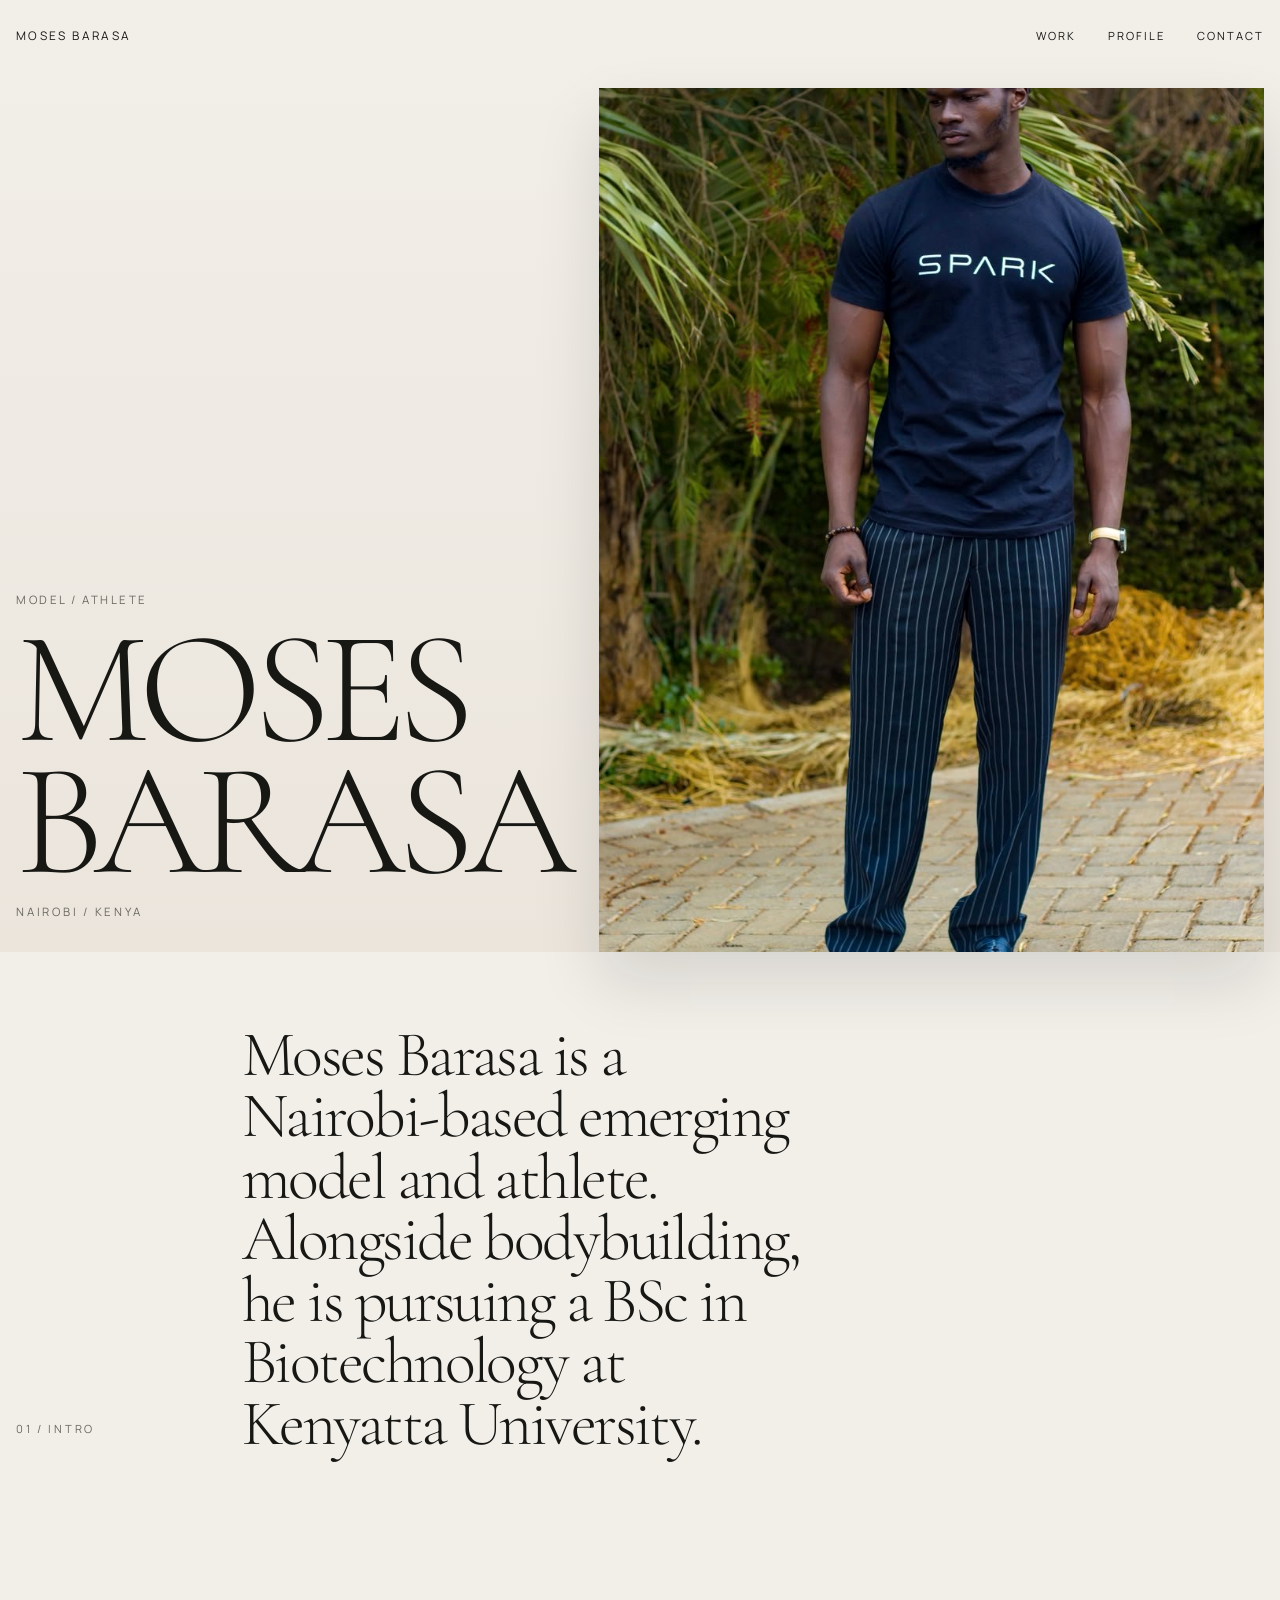
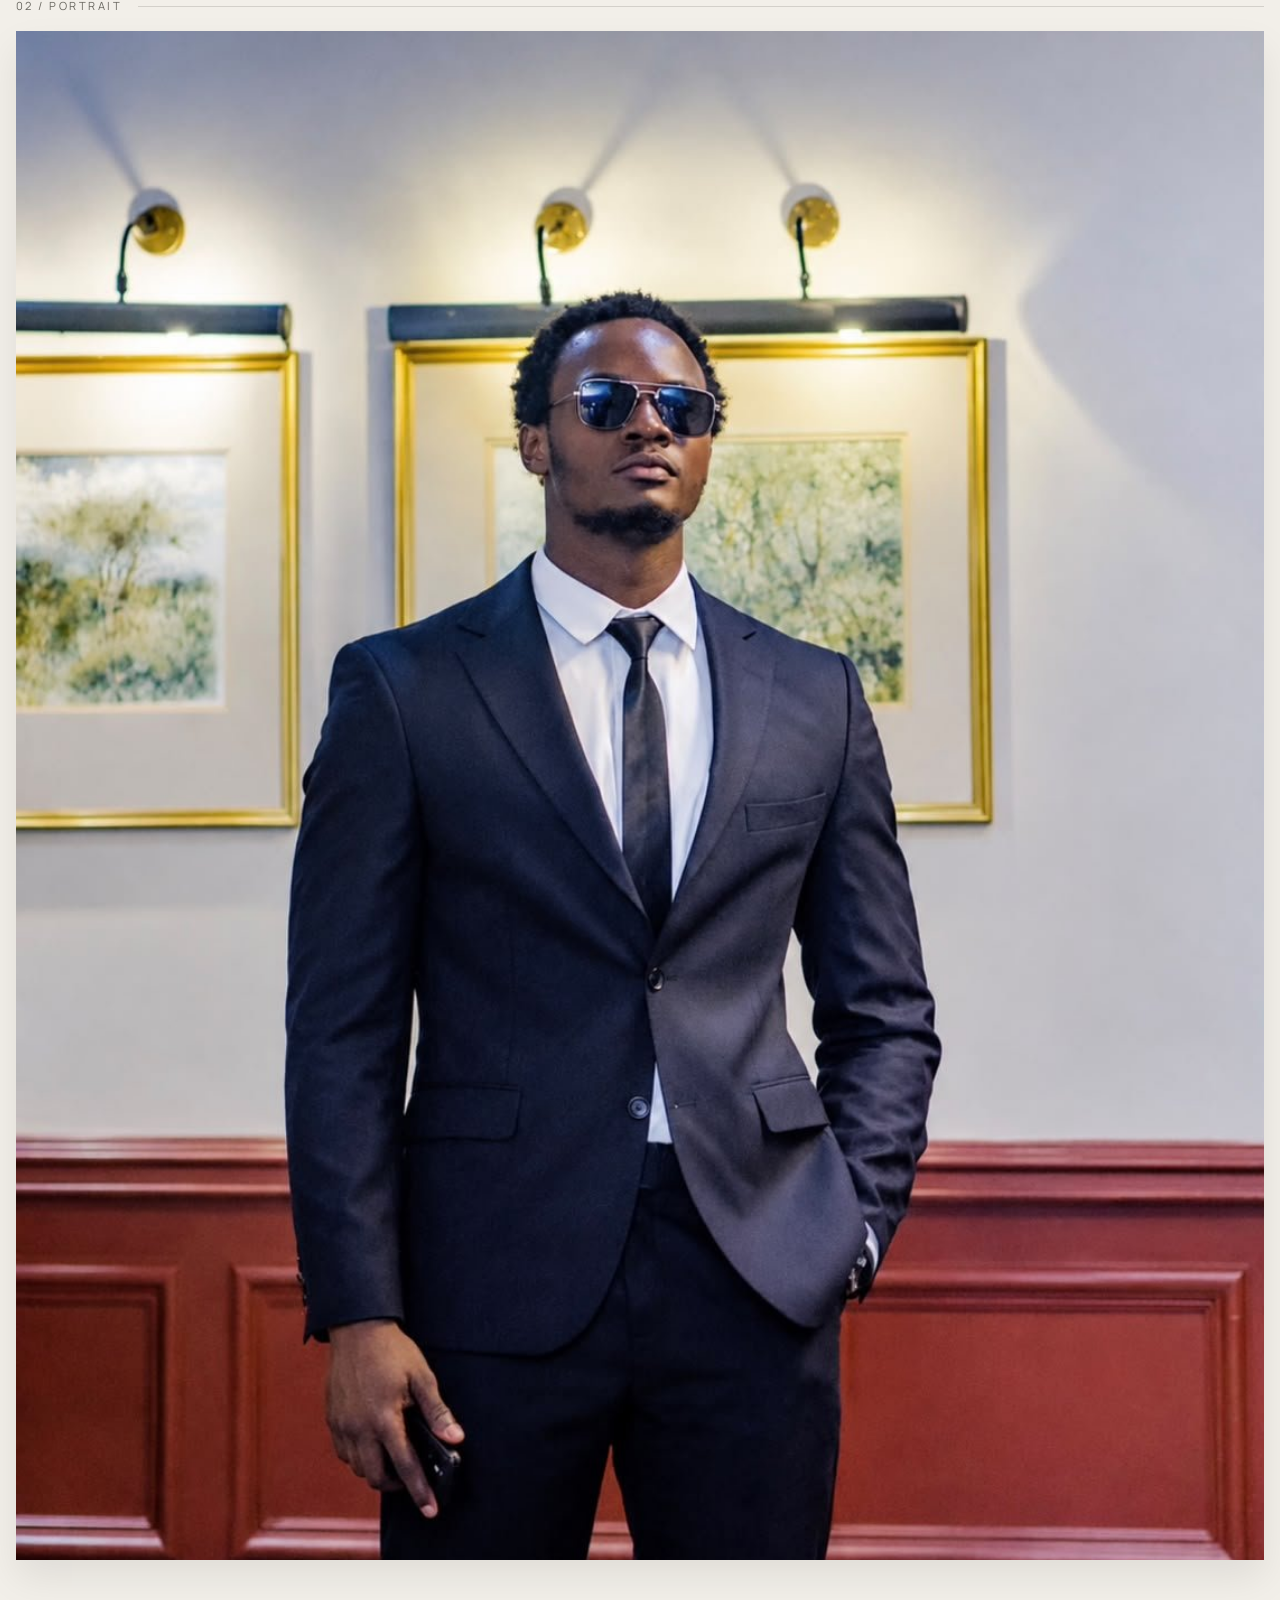
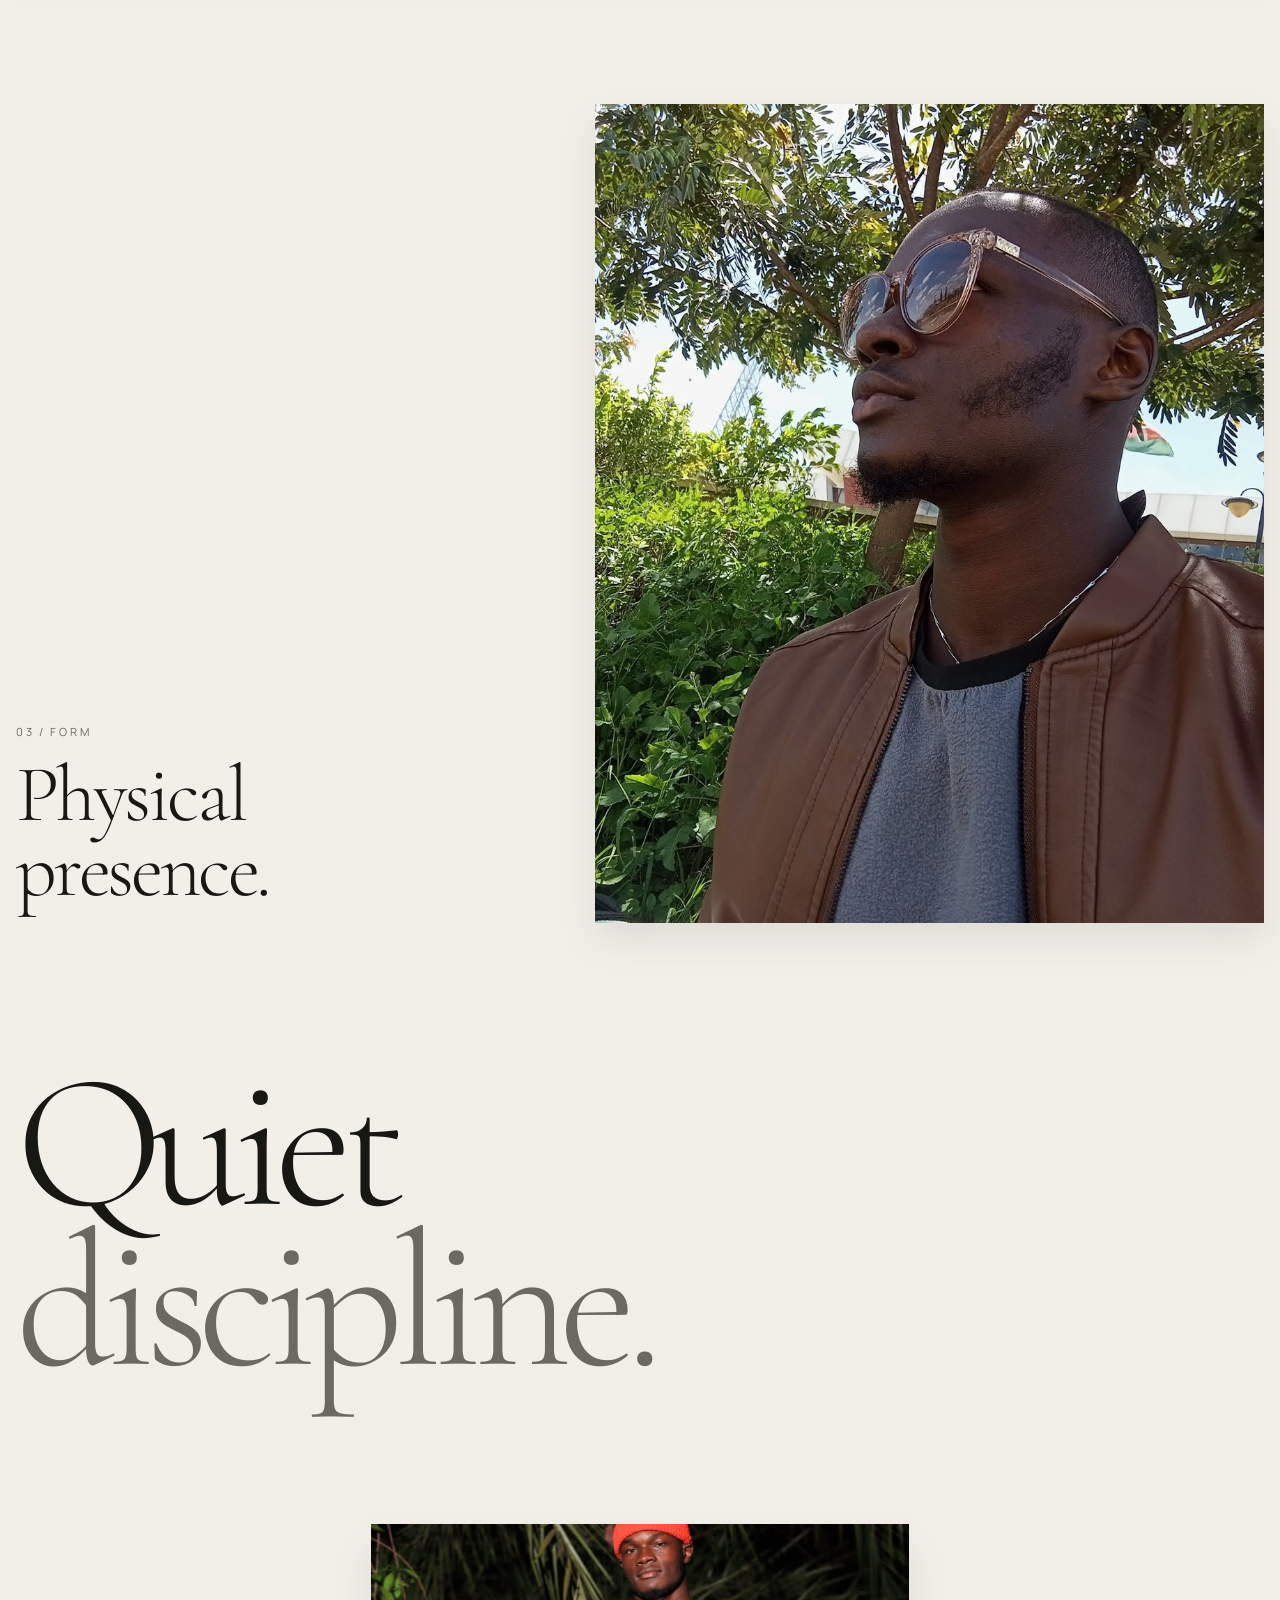
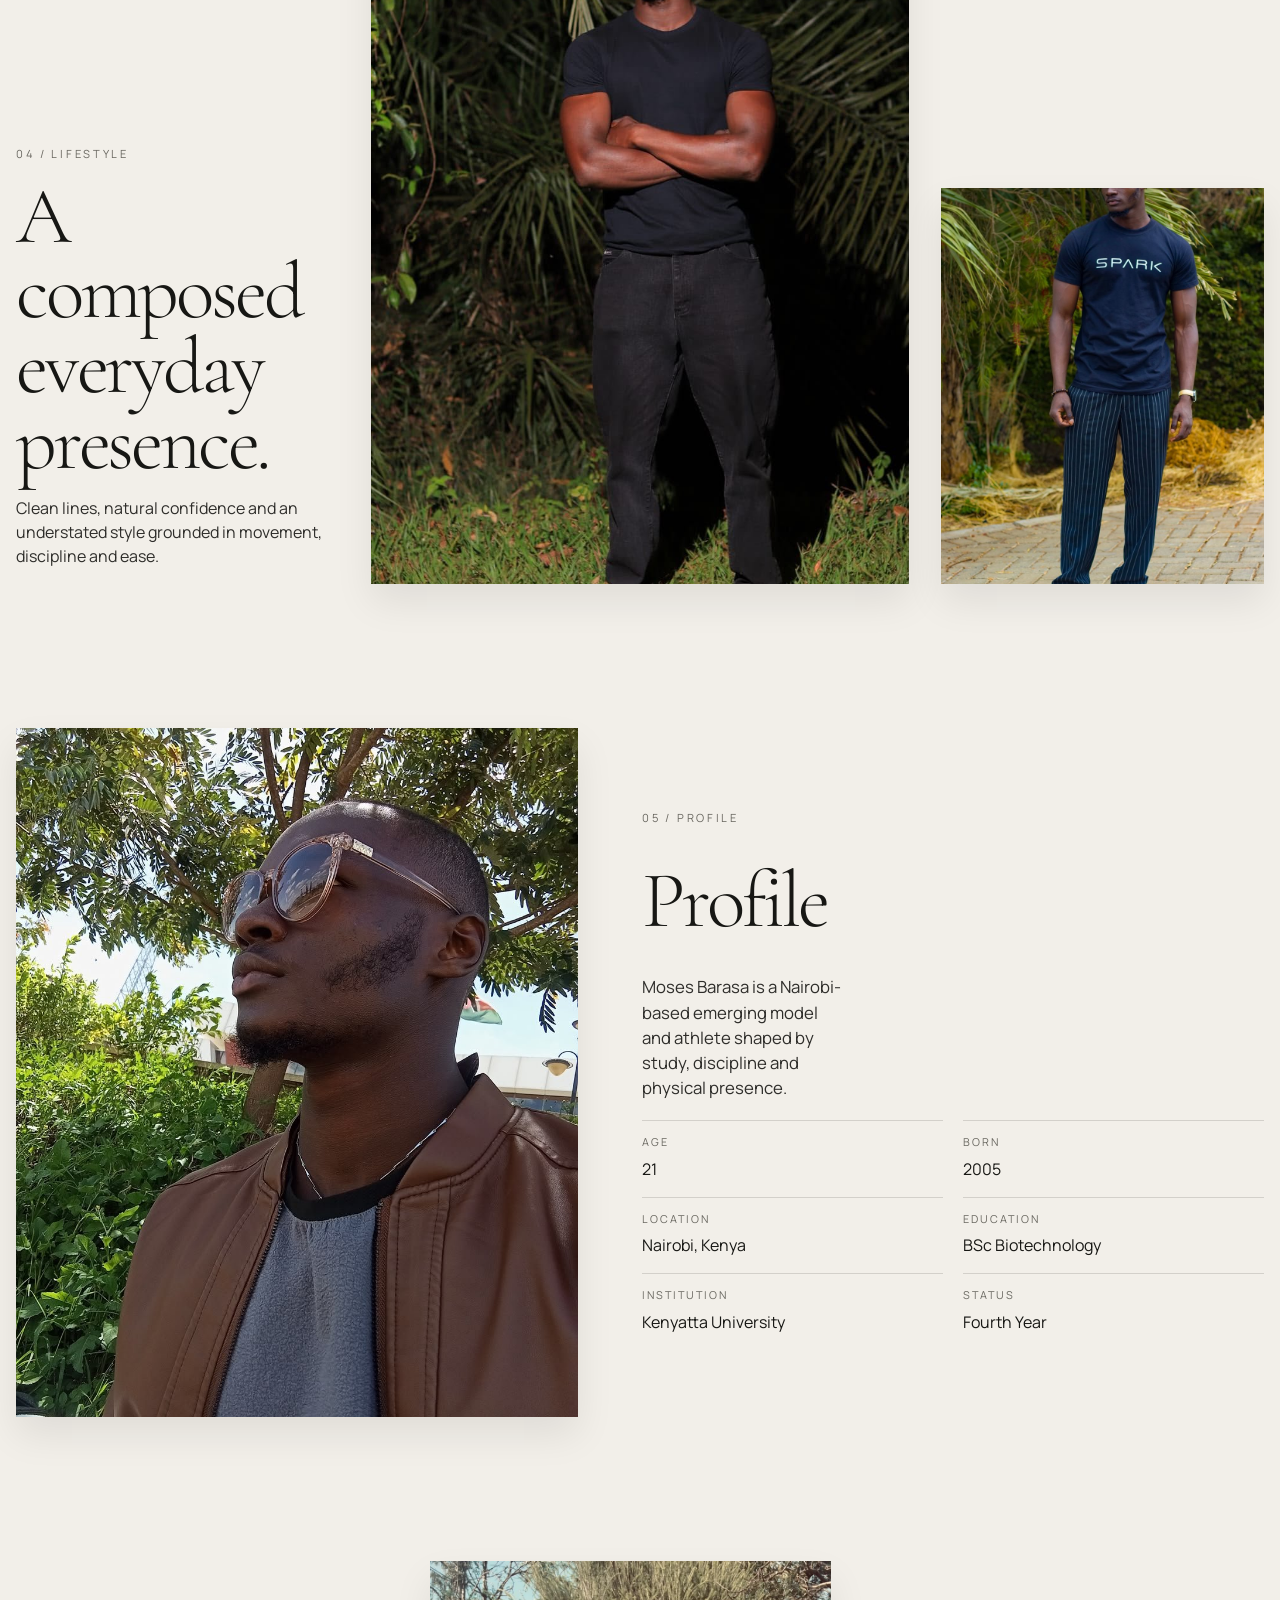
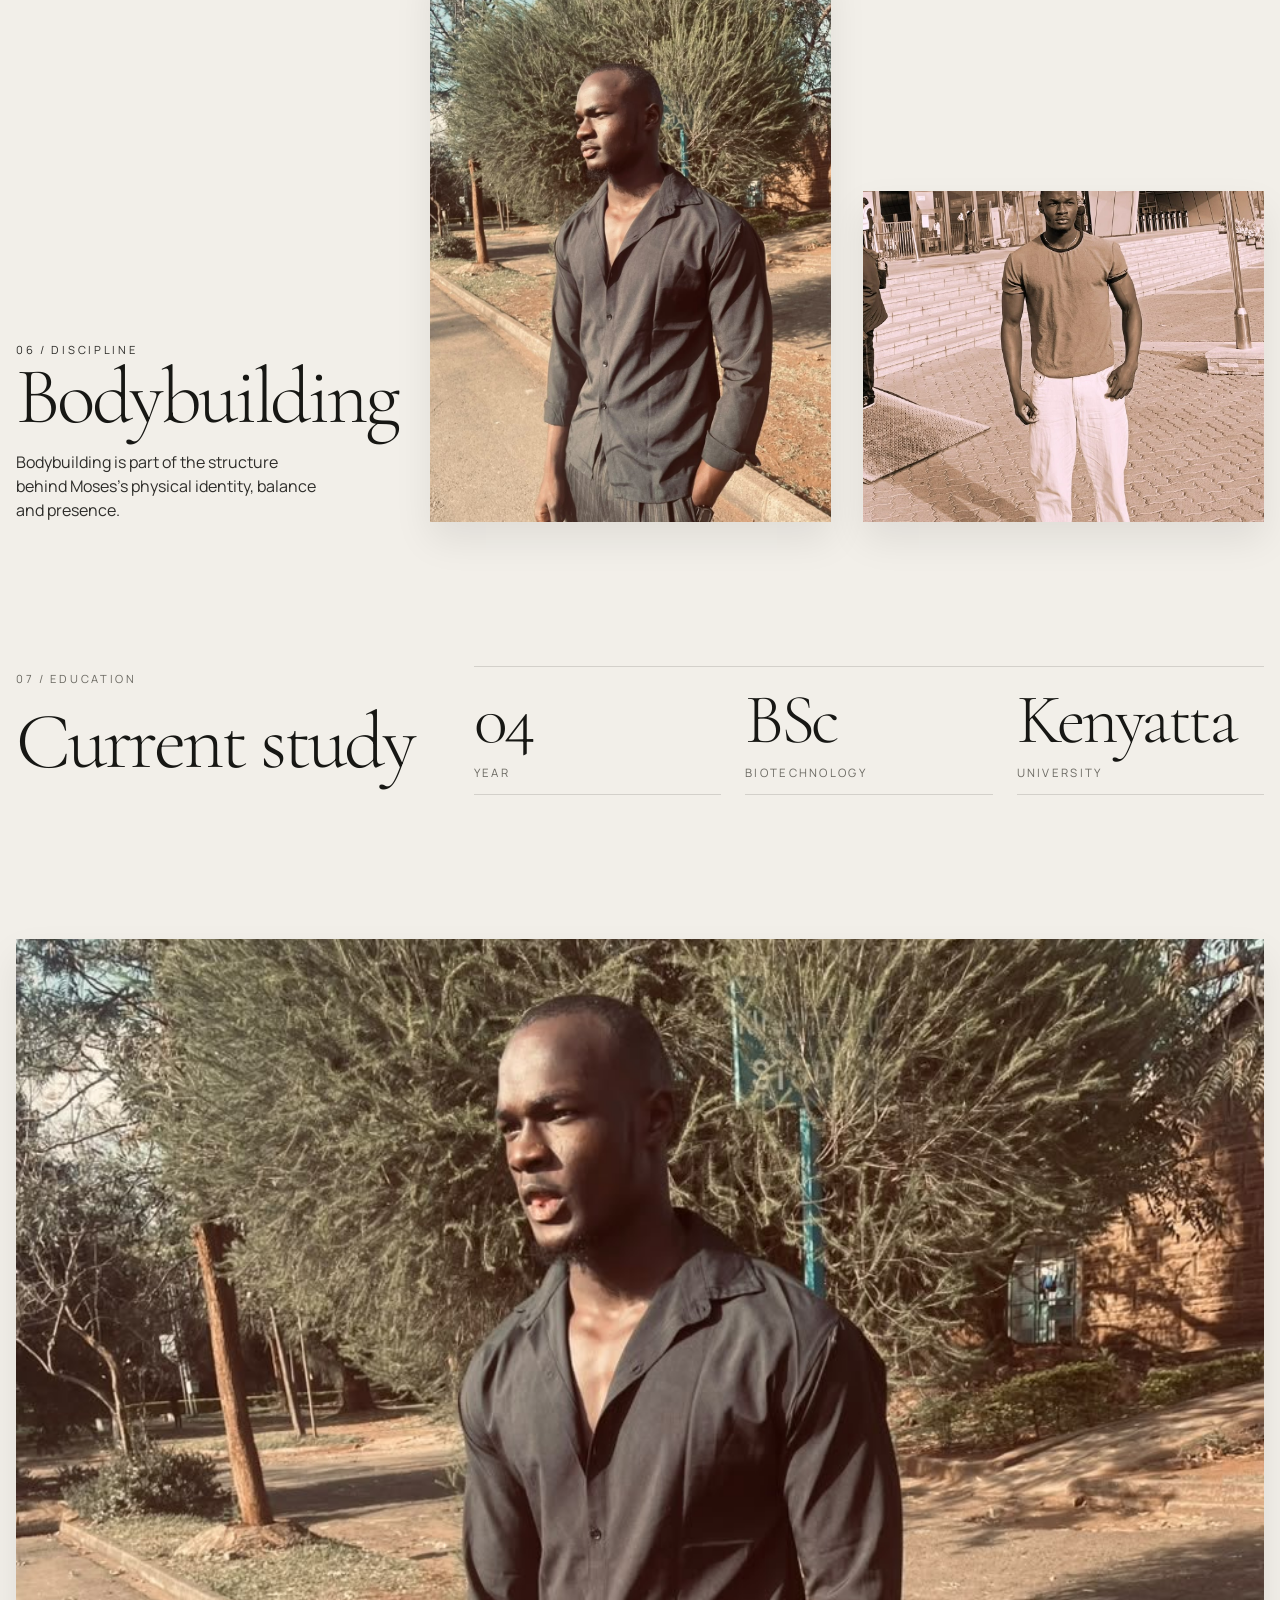
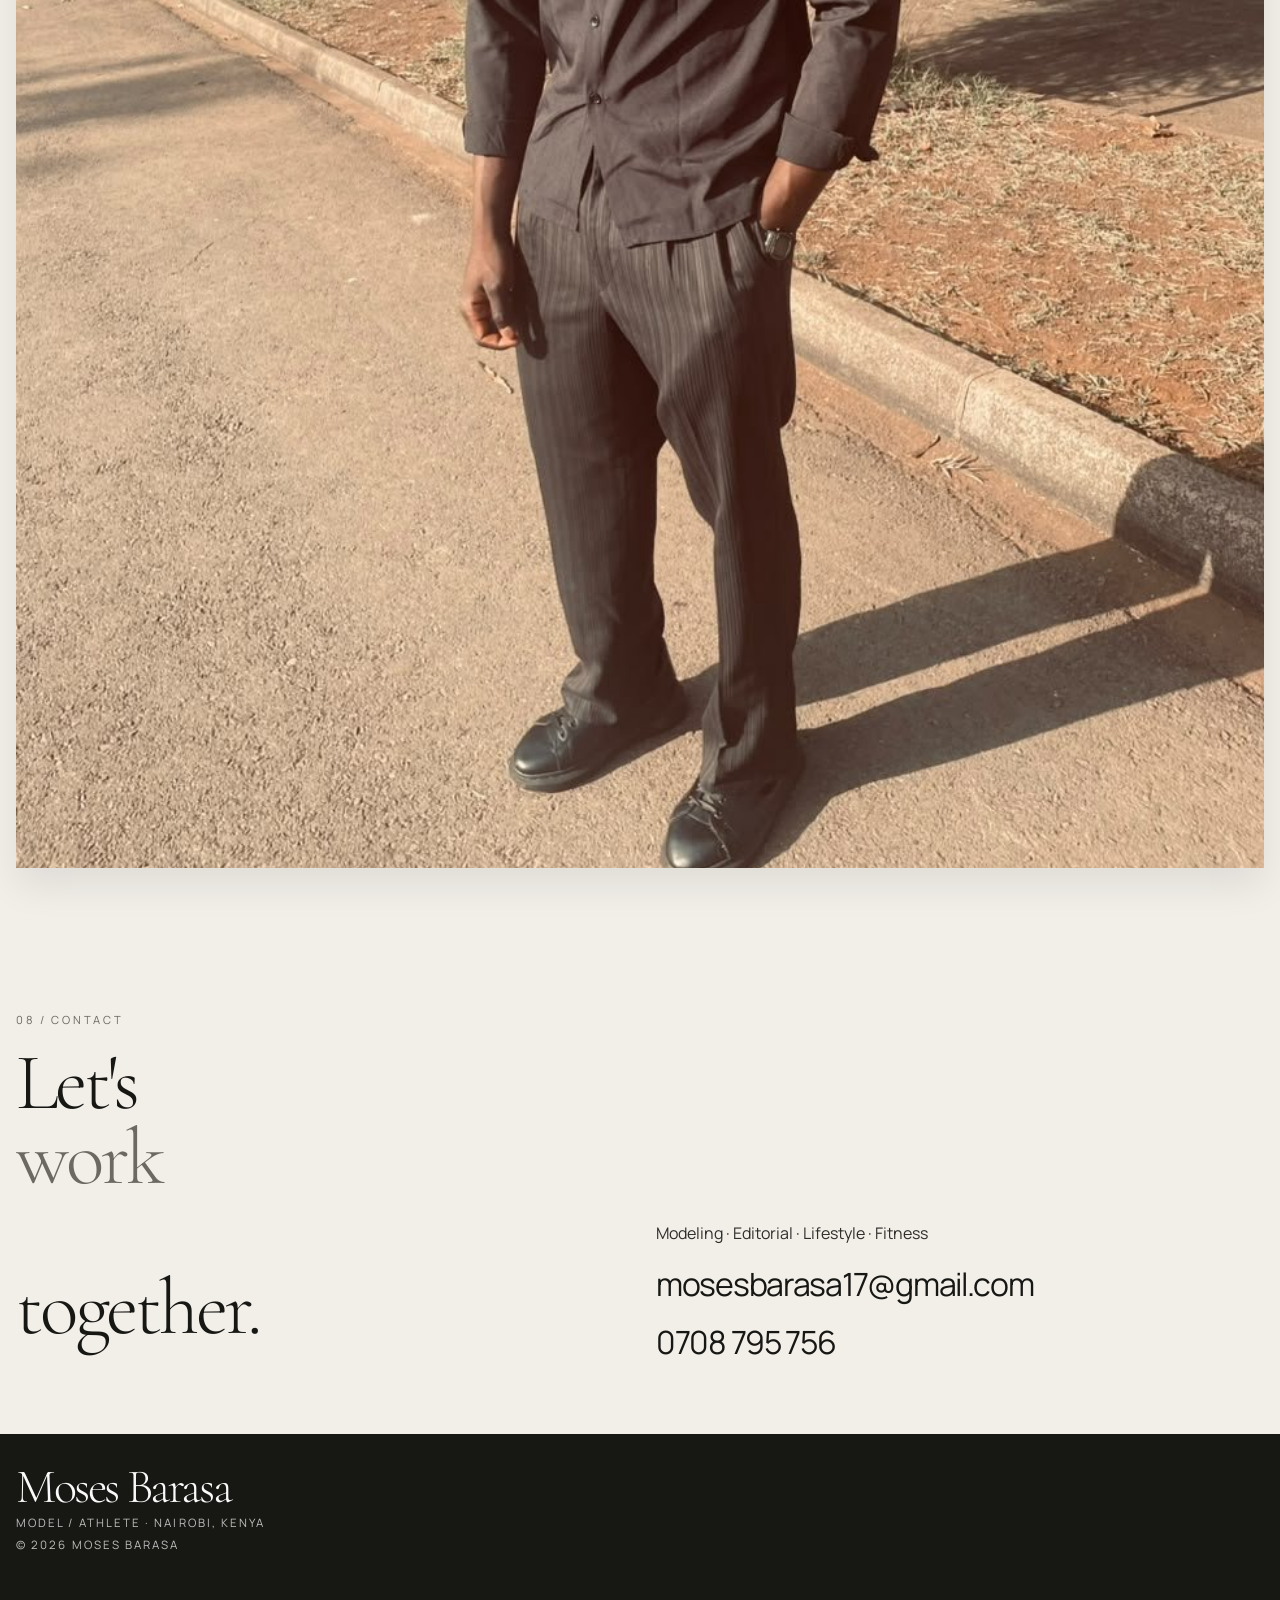
==== commit c357c567: "lets see" ====
--- a/moses-barasa/index.html
+++ b/moses-barasa/index.html
@@ -25,218 +25,221 @@
 <link rel="stylesheet" href="css/style.css">
 </head>
 <body>
-
-<!-- HEADER -->
-<header class="site-header" id="header">
-  <div class="container header-inner">
-    <a href="#" class="nav-brand" aria-label="Moses Barasa home">Moses Barasa</a>
-    <button class="nav-toggle" id="navToggle" aria-expanded="false" aria-controls="navMenu" aria-label="Toggle navigation">
-      <span class="nav-toggle-line" aria-hidden="true"></span>
-    </button>
-    <nav class="nav-menu" id="navMenu" aria-label="Primary">
-      <a href="#work">Work</a>
-      <a href="#profile">About</a>
-      <a href="#profile">Profile</a>
-      <a href="#contact">Contact</a>
-    </nav>
+  <header class="site-header" id="header">
+    <div class="container header-inner">
+      <a href="#top" class="nav-brand" aria-label="Moses Barasa home">Moses Barasa</a>
+
+      <button class="nav-toggle" id="navToggle" aria-expanded="false" aria-controls="navMenu" aria-label="Toggle navigation">
+        <span class="nav-toggle-line" aria-hidden="true"></span>
+      </button>
+
+      <nav class="nav-menu" id="navMenu" aria-label="Primary navigation">
+        <a href="#work">Work</a>
+        <a href="#profile">Profile</a>
+        <a href="#contact">Contact</a>
+      </nav>
+    </div>
+  </header>
+
+  <main id="main">
+    <section class="hero" id="top" aria-label="Hero section">
+      <div class="container hero-shell">
+        <div class="hero-copy reveal">
+          <p class="eyebrow">Model / Athlete</p>
+          <h1 class="hero-name">
+            <span>MOSES</span>
+            <span>BARASA</span>
+          </h1>
+          <p class="hero-location">Nairobi / Kenya</p>
+        </div>
+
+        <figure class="hero-figure reveal" aria-label="Moses Barasa editorial portrait">
+          <img src="images/hero.jpg" alt="Moses Barasa standing outdoors in a dark shirt with a confident editorial pose" width="854" height="1280" fetchpriority="high">
+        </figure>
+      </div>
+    </section>
+
+    <section class="intro section-shell" id="work" aria-labelledby="intro-heading">
+      <div class="container intro-layout">
+        <p class="meta-label reveal">01 / INTRO</p>
+        <h2 id="intro-heading" class="visually-hidden">Introduction</h2>
+        <p class="intro-copy reveal">Moses Barasa is a Nairobi-based emerging model and athlete. Alongside bodybuilding, he is pursuing a BSc in Biotechnology at Kenyatta University.</p>
+      </div>
+    </section>
+
+    <section class="portrait section-shell" aria-labelledby="portrait-heading">
+      <div class="container">
+        <div class="section-meta reveal">
+          <span>02 / PORTRAIT</span>
+        </div>
+        <figure class="feature-image reveal" data-index="0" tabindex="0" role="button" aria-label="Open portrait image">
+          <img src="images/work-01.jpg" alt="Moses Barasa in a sharp black ensemble and sunglasses" width="1114" height="1600" loading="lazy">
+        </figure>
+      </div>
+    </section>
+
+    <section class="form section-shell" aria-labelledby="form-heading">
+      <div class="container form-layout">
+        <div class="form-copy reveal">
+          <p class="meta-label">03 / FORM</p>
+          <h2 id="form-heading">Physical presence.</h2>
+        </div>
+        <figure class="form-image reveal" data-index="1" tabindex="0" role="button" aria-label="Open form image">
+          <img src="images/work-03.jpg" alt="Moses Barasa in a close-framed portrait with a clean black outfit" width="960" height="1280" loading="lazy">
+        </figure>
+      </div>
+    </section>
+
+    <section class="statement section-shell" aria-label="Visual statement">
+      <div class="container statement-wrap">
+        <p class="statement-word reveal">Quiet</p>
+        <p class="statement-word reveal">discipline.</p>
+      </div>
+    </section>
+
+    <section class="editorial section-shell" aria-labelledby="editorial-heading">
+      <div class="container editorial-layout">
+        <div class="editorial-copy reveal">
+          <p class="meta-label">04 / LIFESTYLE</p>
+          <h2 id="editorial-heading">A composed everyday presence.</h2>
+          <p>Clean lines, natural confidence and an understated style grounded in movement, discipline and ease.</p>
+        </div>
+
+        <figure class="editorial-portrait reveal" data-index="2" tabindex="0" role="button" aria-label="Open lifestyle portrait">
+          <img src="images/work-04.jpg" alt="Moses Barasa in an outdoor portrait with a relaxed attitude" width="853" height="1280" loading="lazy">
+        </figure>
+
+        <figure class="editorial-figure reveal" data-index="3" tabindex="0" role="button" aria-label="Open secondary lifestyle image">
+          <img src="images/work-02.jpg" alt="Moses Barasa in a studio portrait with a cool, direct gaze" width="854" height="1280" loading="lazy">
+        </figure>
+      </div>
+    </section>
+
+    <section class="profile section-shell" id="profile" aria-labelledby="profile-heading">
+      <div class="container profile-layout">
+        <figure class="profile-image reveal" data-index="4" tabindex="0" role="button" aria-label="Open profile image">
+          <img src="images/profile.jpg" alt="Moses Barasa in a side-profile outdoor portrait" width="960" height="1280" loading="lazy">
+        </figure>
+
+        <div class="profile-copy reveal">
+          <p class="meta-label">05 / PROFILE</p>
+          <h2 id="profile-heading">Profile</h2>
+          <p class="lead">Moses Barasa is a Nairobi-based emerging model and athlete shaped by study, discipline and physical presence.</p>
+
+          <dl class="facts">
+            <div>
+              <dt>Age</dt>
+              <dd>21</dd>
+            </div>
+            <div>
+              <dt>Born</dt>
+              <dd>2005</dd>
+            </div>
+            <div>
+              <dt>Location</dt>
+              <dd>Nairobi, Kenya</dd>
+            </div>
+            <div>
+              <dt>Education</dt>
+              <dd>BSc Biotechnology</dd>
+            </div>
+            <div>
+              <dt>Institution</dt>
+              <dd>Kenyatta University</dd>
+            </div>
+            <div>
+              <dt>Status</dt>
+              <dd>Fourth Year</dd>
+            </div>
+          </dl>
+        </div>
+      </div>
+    </section>
+
+    <section class="discipline section-shell" id="discipline" aria-labelledby="discipline-heading">
+      <div class="container discipline-layout">
+        <div class="discipline-copy reveal">
+          <p class="meta-label">06 / DISCIPLINE</p>
+          <h2 id="discipline-heading">Bodybuilding</h2>
+          <p>Bodybuilding is part of the structure behind Moses's physical identity, balance and presence.</p>
+        </div>
+
+        <figure class="discipline-figure tall reveal" data-index="5" tabindex="0" role="button" aria-label="Open bodybuilding portrait">
+          <img src="images/discipline-01.jpg" alt="Moses Barasa posing in a full-body athletic portrait" width="960" height="1280" loading="lazy">
+        </figure>
+
+        <figure class="discipline-figure wide reveal" data-index="6" tabindex="0" role="button" aria-label="Open second bodybuilding image">
+          <img src="images/discipline-02.jpg" alt="Moses Barasa in a close-framed physique portrait in natural light" width="1274" height="1600" loading="lazy">
+        </figure>
+      </div>
+    </section>
+
+    <section class="education section-shell" aria-labelledby="education-heading">
+      <div class="container education-layout">
+        <div class="education-copy reveal">
+          <p class="meta-label">07 / EDUCATION</p>
+          <h2 id="education-heading">Current study</h2>
+        </div>
+
+        <div class="education-grid reveal">
+          <div class="year-block">
+            <span class="year">04</span>
+            <span class="year-label">Year</span>
+          </div>
+          <div class="degree-block">
+            <span>BSc</span>
+            <span>Biotechnology</span>
+          </div>
+          <div class="institution-block">
+            <span>Kenyatta</span>
+            <span>University</span>
+          </div>
+        </div>
+      </div>
+    </section>
+
+    <section class="final-visual section-shell" aria-label="Final portrait">
+      <div class="container">
+        <figure class="final-image reveal" data-index="7" tabindex="0" role="button" aria-label="Open final portrait image">
+          <img src="images/work-08.jpg" alt="Moses Barasa in a confident full-length portrait outdoors" width="960" height="1280" loading="lazy">
+        </figure>
+      </div>
+    </section>
+
+    <section class="contact section-shell" id="contact" aria-labelledby="contact-heading">
+      <div class="container contact-layout">
+        <div class="contact-copy reveal">
+          <p class="meta-label">08 / CONTACT</p>
+          <h2 id="contact-heading">Let's <span>work</span><br>together.</h2>
+        </div>
+
+        <div class="contact-info reveal">
+          <p>Modeling · Editorial · Lifestyle · Fitness</p>
+          <a href="mailto:mosesbarasa17@gmail.com">mosesbarasa17@gmail.com</a>
+          <a href="tel:+254708795756">0708 795 756</a>
+        </div>
+      </div>
+    </section>
+  </main>
+
+  <footer class="site-footer">
+    <div class="container footer-layout">
+      <p class="footer-name">Moses Barasa</p>
+      <p class="footer-meta">Model / Athlete · Nairobi, Kenya</p>
+      <p class="footer-copyright">© 2026 Moses Barasa</p>
+    </div>
+  </footer>
+
+  <div class="lightbox" id="lightbox" role="dialog" aria-modal="true" aria-label="Image viewer" hidden>
+    <button class="lightbox-close" id="lightboxClose" aria-label="Close image viewer">×</button>
+    <button class="lightbox-prev" id="lightboxPrev" aria-label="Previous image">‹</button>
+    <button class="lightbox-next" id="lightboxNext" aria-label="Next image">›</button>
+    <div class="lightbox-stage">
+      <img src="" alt="" id="lightboxImg">
+    </div>
+    <p class="lightbox-caption" id="lightboxCaption"></p>
   </div>
-</header>
-
-<main id="main">
-
-<!-- HERO -->
-<section class="hero" id="hero" aria-label="Hero">
-  <div class="hero-visual">
-    <img src="images/hero.jpg" alt="Moses Barasa, editorial portrait" width="854" height="1280" fetchpriority="high">
-  </div>
-  <div class="hero-text container">
-    <h1 class="hero-name">
-      <span class="line">Moses</span>
-      <span class="line">Barasa</span>
-    </h1>
-    <p class="hero-meta">Model / Athlete</p>
-    <p class="hero-location">Nairobi, Kenya</p>
-  </div>
-</section>
-
-<!-- INTRO -->
-<section class="section-intro" id="intro" aria-labelledby="intro-heading">
-  <div class="container">
-    <h2 id="intro-heading" class="visually-hidden">Introduction</h2>
-    <p class="intro-lead reveal">Moses Barasa is a Kenyan emerging model and athlete whose visual identity is shaped by discipline, physicality and an interest in contemporary fashion and lifestyle imagery.</p>
-    <p class="intro-body reveal">Alongside bodybuilding, Moses is pursuing a Bachelor of Science in Biotechnology at Kenyatta University.</p>
-  </div>
-</section>
-
-<!-- SELECTED WORK -->
-<section class="section-work" id="work" aria-labelledby="work-heading">
-  <div class="container">
-    <header class="section-header reveal">
-      <h2 id="work-heading">Selected</h2>
-    </header>
-    <div class="gallery-grid">
-      <figure class="gallery-item gi-1 reveal" data-index="0" tabindex="0" role="button" aria-label="Open image 1">
-        <img src="images/work-01.jpg" alt="Moses Barasa in formal attire, editorial portrait" loading="lazy" width="1114" height="1600">
-      </figure>
-      <figure class="gallery-item gi-2 reveal" data-index="1" tabindex="0" role="button" aria-label="Open image 2">
-        <img src="images/work-02.jpg" alt="Moses Barasa, studio portrait" loading="lazy" width="854" height="1280">
-      </figure>
-      <figure class="gallery-item gi-3 reveal" data-index="2" tabindex="0" role="button" aria-label="Open image 3">
-        <img src="images/work-03.jpg" alt="Moses Barasa, lifestyle portrait" loading="lazy" width="960" height="1280">
-      </figure>
-      <figure class="gallery-item gi-4 reveal" data-index="3" tabindex="0" role="button" aria-label="Open image 4">
-        <img src="images/work-04.jpg" alt="Moses Barasa, outdoor lifestyle" loading="lazy" width="853" height="1280">
-      </figure>
-      <figure class="gallery-item gi-5 reveal" data-index="4" tabindex="0" role="button" aria-label="Open image 5">
-        <img src="images/work-05.jpg" alt="Moses Barasa, street style" loading="lazy" width="960" height="1280">
-      </figure>
-      <figure class="gallery-item gi-6 reveal" data-index="5" tabindex="0" role="button" aria-label="Open image 6">
-        <img src="images/work-08.jpg" alt="Moses Barasa, full body editorial" loading="lazy" width="960" height="1280">
-      </figure>
-      <figure class="gallery-item gi-7 reveal" data-index="6" tabindex="0" role="button" aria-label="Open image 7">
-        <img src="images/work-06.jpg" alt="Moses Barasa, casual editorial" loading="lazy" width="890" height="1280">
-      </figure>
-      <figure class="gallery-item gi-8 reveal" data-index="7" tabindex="0" role="button" aria-label="Open image 8">
-        <img src="images/work-07.jpg" alt="Moses Barasa, outdoor portrait" loading="lazy" width="1066" height="1600">
-      </figure>
-      <figure class="gallery-item gi-9 reveal" data-index="8" tabindex="0" role="button" aria-label="Open image 9">
-        <img src="images/work-12.jpg" alt="Moses Barasa, lifestyle" loading="lazy" width="1067" height="1600">
-      </figure>
-      <figure class="gallery-item gi-10 reveal" data-index="9" tabindex="0" role="button" aria-label="Open image 10">
-        <img src="images/work-10.jpg" alt="Moses Barasa, urban style" loading="lazy" width="902" height="1600">
-      </figure>
-      <figure class="gallery-item gi-11 reveal" data-index="10" tabindex="0" role="button" aria-label="Open image 11">
-        <img src="images/work-11.jpg" alt="Moses Barasa, fashion portrait" loading="lazy" width="1066" height="1600">
-      </figure>
-      <figure class="gallery-item gi-12 reveal" data-index="11" tabindex="0" role="button" aria-label="Open image 12">
-        <img src="images/work-09.jpg" alt="Moses Barasa, relaxed portrait" loading="lazy" width="841" height="1094">
-      </figure>
-    </div>
-  </div>
-</section>
-
-<!-- STATEMENT -->
-<section class="section-statement" id="statement" aria-label="Visual statement">
-  <div class="container">
-    <p class="statement-text reveal">Physical<br>presence.</p>
-    <p class="statement-text reveal">Quiet<br>discipline.</p>
-  </div>
-</section>
-
-<!-- PROFILE -->
-<section class="section-profile" id="profile" aria-labelledby="profile-heading">
-  <div class="container profile-grid">
-    <div class="profile-image reveal">
-      <img src="images/profile.jpg" alt="Moses Barasa portrait" width="960" height="1280" loading="lazy">
-    </div>
-    <div class="profile-content">
-      <h2 id="profile-heading">Profile</h2>
-      <p class="profile-statement reveal">Discipline shapes the presence.</p>
-      <div class="profile-bio reveal">
-        <p>Moses Barasa is an emerging model and athlete based in Nairobi, Kenya. His approach to image-making is grounded in consistency, physical training, and a growing interest in editorial and commercial fashion work.</p>
-        <p>Currently in his fourth year of a Bachelor of Science in Biotechnology at Kenyatta University, Moses brings the same rigour from the sciences to his creative practice.</p>
-      </div>
-      <dl class="profile-details reveal">
-        <div>
-          <dt>Name</dt>
-          <dd>Moses Barasa</dd>
-        </div>
-        <div>
-          <dt>Based in</dt>
-          <dd>Nairobi, Kenya</dd>
-        </div>
-        <div>
-          <dt>Education</dt>
-          <dd>BSc Biotechnology<br>Kenyatta University</dd>
-        </div>
-        <div>
-          <dt>Currently</dt>
-          <dd>Fourth Year</dd>
-        </div>
-        <div>
-          <dt>Discipline</dt>
-          <dd>Bodybuilding</dd>
-        </div>
-      </dl>
-    </div>
-  </div>
-</section>
-
-<!-- DISCIPLINE -->
-<section class="section-discipline" id="discipline" aria-labelledby="discipline-heading">
-  <div class="container">
-    <header class="section-header reveal">
-      <h2 id="discipline-heading">Discipline</h2>
-    </header>
-    <p class="discipline-lead reveal">Bodybuilding is part of the physical discipline behind Moses's visual identity.</p>
-    <div class="discipline-grid">
-      <figure class="reveal" data-index="12" tabindex="0" role="button" aria-label="Open image 13">
-        <img src="images/discipline-01.jpg" alt="Moses Barasa, physique study" loading="lazy" width="960" height="1280">
-      </figure>
-      <figure class="reveal" data-index="13" tabindex="0" role="button" aria-label="Open image 14">
-        <img src="images/discipline-02.jpg" alt="Moses Barasa, athletic portrait" loading="lazy" width="1274" height="1600">
-      </figure>
-    </div>
-  </div>
-</section>
-
-<!-- EDUCATION -->
-<section class="section-education" id="education" aria-labelledby="education-heading">
-  <div class="container">
-    <h2 id="education-heading">Education</h2>
-    <p>Bachelor of Science in Biotechnology<br>Kenyatta University<br>Fourth Year</p>
-  </div>
-</section>
-
-<!-- CONTACT -->
-<section class="section-contact" id="contact" aria-labelledby="contact-heading">
-  <div class="container contact-grid">
-    <div class="contact-statement reveal">
-      <h2 id="contact-heading">Available<br>for select<br>opportunities.</h2>
-    </div>
-    <div class="contact-details reveal">
-      <p>For modeling, editorial, fitness, lifestyle and commercial inquiries.</p>
-      <dl>
-        <div>
-          <dt>Email</dt>
-          <dd><a href="mailto:mosesbarasa17@gmail.com">mosesbarasa17@gmail.com</a></dd>
-        </div>
-        <div>
-          <dt>Phone</dt>
-          <dd><a href="tel:+254708795756">0708 795 756</a></dd>
-        </div>
-        <div>
-          <dt>Location</dt>
-          <dd>Nairobi, Kenya</dd>
-        </div>
-      </dl>
-      <a href="mailto:mosesbarasa17@gmail.com" class="contact-cta">Get in touch →</a>
-    </div>
-  </div>
-</section>
-
-</main>
-
-<!-- FOOTER -->
-<footer class="site-footer">
-  <div class="container">
-    <p>Moses Barasa</p>
-    <p>Model / Athlete · Nairobi, Kenya</p>
-    <p>© 2026 Moses Barasa</p>
-  </div>
-</footer>
-
-<!-- LIGHTBOX -->
-<div class="lightbox" id="lightbox" role="dialog" aria-modal="true" aria-label="Image viewer" hidden>
-  <button class="lightbox-close" id="lightboxClose" aria-label="Close">×</button>
-  <button class="lightbox-prev" id="lightboxPrev" aria-label="Previous image">‹</button>
-  <button class="lightbox-next" id="lightboxNext" aria-label="Next image">›</button>
-  <div class="lightbox-stage">
-    <img src="" alt="" id="lightboxImg">
-  </div>
-  <p class="lightbox-caption" id="lightboxCaption"></p>
-</div>
-
-<script src="js/main.js"></script>
+
+  <script src="js/main.js"></script>
 </body>
 </html>
--- a/moses-barasa/css/style.css
+++ b/moses-barasa/css/style.css
@@ -1,163 +1,87 @@
 
-/* ============================================================
-   Moses Barasa — Portfolio
-   Self-contained, no external dependencies
-   ============================================================ */
-
-/* ── Font Faces ── */
 @font-face {
   font-family: 'Cormorant Garamond';
   font-style: normal;
-  font-weight: 300;
+  font-weight: 300 700;
   font-display: swap;
   src: url('../fonts/cormorant-300.ttf') format('truetype');
-}
-@font-face {
-  font-family: 'Cormorant Garamond';
-  font-style: normal;
-  font-weight: 400;
-  font-display: swap;
-  src: url('../fonts/cormorant-400.ttf') format('truetype');
-}
-@font-face {
-  font-family: 'Cormorant Garamond';
-  font-style: normal;
-  font-weight: 500;
-  font-display: swap;
-  src: url('../fonts/cormorant-500.ttf') format('truetype');
-}
-@font-face {
-  font-family: 'Cormorant Garamond';
-  font-style: normal;
-  font-weight: 600;
-  font-display: swap;
-  src: url('../fonts/cormorant-600.ttf') format('truetype');
-}
-@font-face {
-  font-family: 'Cormorant Garamond';
-  font-style: normal;
-  font-weight: 700;
-  font-display: swap;
-  src: url('../fonts/cormorant-700.ttf') format('truetype');
 }
 
 @font-face {
   font-family: 'Manrope';
   font-style: normal;
-  font-weight: 300;
-  font-display: swap;
-  src: url('../fonts/manrope-300.ttf') format('truetype');
-}
-@font-face {
-  font-family: 'Manrope';
-  font-style: normal;
-  font-weight: 400;
+  font-weight: 200 800;
   font-display: swap;
   src: url('../fonts/manrope-400.ttf') format('truetype');
 }
-@font-face {
-  font-family: 'Manrope';
-  font-style: normal;
-  font-weight: 500;
-  font-display: swap;
-  src: url('../fonts/manrope-500.ttf') format('truetype');
-}
-@font-face {
-  font-family: 'Manrope';
-  font-style: normal;
-  font-weight: 600;
-  font-display: swap;
-  src: url('../fonts/manrope-600.ttf') format('truetype');
-}
-@font-face {
-  font-family: 'Manrope';
-  font-style: normal;
-  font-weight: 700;
-  font-display: swap;
-  src: url('../fonts/manrope-700.ttf') format('truetype');
-}
-
-/* ── Reset ── */
-*, *::before, *::after {
+
+:root {
+  --bg: #f2efe9;
+  --bg-soft: #ebe5dc;
+  --panel: #f8f5f1;
+  --ink: #171714;
+  --ink-soft: #2e2d2a;
+  --muted: #6b6962;
+  --line: rgba(23, 23, 20, 0.14);
+  --shadow: rgba(18, 18, 16, 0.12);
+  --display: 'Cormorant Garamond', Georgia, serif;
+  --body: 'Manrope', Arial, sans-serif;
+  --radius: 18px;
+  --max: 1380px;
+  --transition: 420ms ease;
+}
+
+* {
   box-sizing: border-box;
-  margin: 0;
-  padding: 0;
-}
+}
+
 html {
   scroll-behavior: smooth;
-  -webkit-text-size-adjust: 100%;
-}
+}
+
 body {
-  font-family: 'Manrope', system-ui, -apple-system, BlinkMacSystemFont, 'Segoe UI', Roboto, sans-serif;
-  font-weight: 400;
-  line-height: 1.6;
-  color: var(--primary);
-  background-color: var(--canvas);
+  margin: 0;
+  font-family: var(--body);
+  background: var(--bg);
+  color: var(--ink);
+  line-height: 1.5;
   -webkit-font-smoothing: antialiased;
-  -moz-osx-font-smoothing: grayscale;
-}
+  text-rendering: optimizeLegibility;
+}
+
 img {
   display: block;
-  max-width: 100%;
+  width: 100%;
   height: auto;
 }
-button {
-  font-family: inherit;
-  cursor: pointer;
-  border: none;
-  background: none;
-}
+
+button,
+a {
+  font: inherit;
+}
+
 a {
   color: inherit;
   text-decoration: none;
 }
-ul, ol {
-  list-style: none;
-}
+
 figure {
   margin: 0;
 }
 
-/* ── Variables ── */
-:root {
-  --canvas: #F3F0EA;
-  --primary: #181817;
-  --secondary: #292927;
-  --muted: #85827B;
-  --soft: #D8D4CC;
-  --white: #FAF9F6;
-
-  --font-display: 'Cormorant Garamond', Georgia, 'Times New Roman', serif;
-  --font-body: 'Manrope', system-ui, -apple-system, sans-serif;
-
-  --space-xs: 0.5rem;
-  --space-sm: 0.75rem;
-  --space-md: 1.25rem;
-  --space-lg: 2rem;
-  --space-xl: 3.5rem;
-  --space-2xl: 6rem;
-  --space-3xl: 9rem;
-
-  --text-xs: 0.75rem;
-  --text-sm: 0.8125rem;
-  --text-base: 1rem;
-  --text-md: 1.125rem;
-  --text-lg: 1.5rem;
-  --text-xl: 2rem;
-  --text-2xl: 3rem;
-  --text-3xl: 4.5rem;
-  --text-4xl: 6rem;
-
-  --leading-tight: 0.95;
-  --leading-snug: 1.15;
-  --leading-normal: 1.6;
-
-  --transition-fast: 150ms ease;
-  --transition-base: 350ms ease;
-  --transition-slow: 700ms ease;
-}
-
-/* ── Utilities ── */
+main {
+  overflow-x: hidden;
+}
+
+.container {
+  width: min(var(--max), calc(100% - 2rem));
+  margin: 0 auto;
+}
+
+.section-shell {
+  padding: 4.5rem 0;
+}
+
 .visually-hidden {
   position: absolute;
   width: 1px;
@@ -170,805 +94,726 @@
   border: 0;
 }
 
-.container {
-  width: 100%;
-  max-width: 1440px;
-  margin-left: auto;
-  margin-right: auto;
-  padding-left: 1.5rem;
-  padding-right: 1.5rem;
-}
-
-@media (min-width: 768px) {
-  .container {
-    padding-left: 3rem;
-    padding-right: 3rem;
-  }
-}
-
-@media (min-width: 1280px) {
-  .container {
-    padding-left: 4rem;
-    padding-right: 4rem;
-  }
-}
-
-/* ── Reveal animation ── */
-.reveal {
-  opacity: 0;
-  transform: translateY(24px);
-  transition: opacity var(--transition-slow), transform var(--transition-slow);
-}
-.reveal.is-visible {
-  opacity: 1;
-  transform: translateY(0);
-}
-
-@media (prefers-reduced-motion: reduce) {
-  .reveal {
-    opacity: 1;
-    transform: none;
-    transition: none;
-  }
-}
-
-/* ============================================================
-   HEADER
-   ============================================================ */
+.meta-label {
+  margin: 0 0 1rem;
+  font-size: 0.7rem;
+  text-transform: uppercase;
+  letter-spacing: 0.24em;
+  color: var(--muted);
+}
+
 .site-header {
   position: fixed;
   top: 0;
   left: 0;
-  width: 100%;
+  right: 0;
   z-index: 100;
-  padding: 1.25rem 0;
-  transition: background var(--transition-base), box-shadow var(--transition-base);
-}
+  transition: background var(--transition), box-shadow var(--transition), backdrop-filter var(--transition);
+}
+
 .site-header.is-scrolled {
-  background: rgba(243, 240, 234, 0.92);
-  backdrop-filter: blur(8px);
-  box-shadow: 0 1px 0 rgba(24, 24, 23, 0.06);
+  background: rgba(242, 239, 233, 0.88);
+  backdrop-filter: blur(12px);
+  box-shadow: 0 1px 0 rgba(23, 23, 20, 0.08);
 }
 
 .header-inner {
   display: flex;
   align-items: center;
   justify-content: space-between;
+  min-height: 72px;
 }
 
 .nav-brand {
-  font-family: var(--font-body);
-  font-size: var(--text-sm);
-  font-weight: 600;
-  letter-spacing: 0.12em;
+  font-size: 0.74rem;
+  letter-spacing: 0.2em;
   text-transform: uppercase;
-  color: var(--primary);
+  font-weight: 700;
 }
 
 .nav-toggle {
-  display: flex;
+  position: relative;
+  width: 44px;
+  height: 44px;
+  border: 0;
+  background: transparent;
+  display: inline-flex;
   align-items: center;
   justify-content: center;
-  width: 44px;
-  height: 44px;
-  position: relative;
-  z-index: 102;
-}
-.nav-toggle-line {
-  display: block;
+  cursor: pointer;
+}
+
+.nav-toggle-line,
+.nav-toggle-line::before,
+.nav-toggle-line::after {
+  position: absolute;
   width: 24px;
   height: 1.5px;
-  background: var(--primary);
-  position: relative;
-  transition: background var(--transition-fast);
-}
+  background: var(--ink);
+  transition: transform var(--transition), opacity var(--transition);
+}
+
 .nav-toggle-line::before,
 .nav-toggle-line::after {
   content: '';
-  position: absolute;
   left: 0;
-  width: 100%;
-  height: 1.5px;
-  background: var(--primary);
-  transition: transform var(--transition-base), top var(--transition-base);
-}
-.nav-toggle-line::before { top: -7px; }
-.nav-toggle-line::after { top: 7px; }
+}
+
+.nav-toggle-line::before { transform: translateY(-7px); }
+.nav-toggle-line::after { transform: translateY(7px); }
 
 .nav-toggle[aria-expanded="true"] .nav-toggle-line {
   background: transparent;
 }
+
 .nav-toggle[aria-expanded="true"] .nav-toggle-line::before {
-  top: 0;
   transform: rotate(45deg);
 }
+
 .nav-toggle[aria-expanded="true"] .nav-toggle-line::after {
-  top: 0;
   transform: rotate(-45deg);
 }
 
 .nav-menu {
   position: fixed;
   inset: 0;
-  background: var(--canvas);
   display: flex;
   flex-direction: column;
-  align-items: flex-start;
   justify-content: center;
-  padding: 6rem 1.5rem;
-  gap: 1.5rem;
+  gap: 1.75rem;
+  padding: 5rem 2rem;
+  background: rgba(242, 239, 233, 0.96);
   opacity: 0;
   visibility: hidden;
-  transition: opacity var(--transition-base), visibility var(--transition-base);
-  z-index: 101;
-}
+  pointer-events: none;
+  transition: opacity var(--transition), visibility var(--transition);
+  z-index: 90;
+}
+
 .nav-menu.is-open {
   opacity: 1;
   visibility: visible;
+  pointer-events: auto;
 }
 
 .nav-menu a {
-  font-family: var(--font-display);
-  font-size: var(--text-2xl);
-  font-weight: 300;
-  color: var(--primary);
-  line-height: 1.1;
+  font-family: var(--display);
+  font-size: clamp(2.2rem, 8vw, 4.5rem);
+  line-height: 0.9;
+  letter-spacing: -0.04em;
+}
+
+.hero {
+  padding-top: 5.5rem;
+  background: linear-gradient(180deg, var(--bg), var(--bg-soft));
+}
+
+.hero-shell {
+  display: grid;
+  gap: 1.5rem;
+}
+
+.hero-copy {
+  padding-top: 1.5rem;
+}
+
+.eyebrow {
+  margin: 0 0 1rem;
+  font-size: 0.72rem;
+  text-transform: uppercase;
+  letter-spacing: 0.22em;
+  color: var(--muted);
+}
+
+.hero-name {
+  margin: 0;
+  font-family: var(--display);
+  font-weight: 500;
+  font-size: clamp(4.2rem, 19vw, 10rem);
+  line-height: 0.82;
+  letter-spacing: -0.06em;
+}
+
+.hero-name span {
+  display: block;
+}
+
+.hero-location {
+  margin: 1rem 0 0;
+  font-size: 0.72rem;
+  letter-spacing: 0.24em;
+  text-transform: uppercase;
+  color: var(--muted);
+}
+
+.hero-figure {
+  width: min(100%, 700px);
+  margin-left: auto;
+  margin-right: auto;
+  overflow: hidden;
+  box-shadow: 0 30px 60px var(--shadow);
+}
+
+.hero-figure img {
+  object-fit: cover;
+  aspect-ratio: 3 / 4.25;
+  filter: saturate(0.9) contrast(1.04);
+  transform: scale(1.01);
+}
+
+.intro-layout {
+  display: grid;
+  gap: 1rem;
+}
+
+.intro-copy {
+  max-width: 18ch;
+  margin: 0;
+  font-family: var(--display);
+  font-size: clamp(2rem, 5vw, 4.2rem);
+  line-height: 0.96;
+  letter-spacing: -0.04em;
+}
+
+.feature-image,
+.form-image,
+.editorial-portrait,
+.editorial-figure,
+.profile-image,
+.discipline-figure,
+.final-image {
+  overflow: hidden;
+  cursor: pointer;
+  background: var(--bg-soft);
+  box-shadow: 0 18px 36px rgba(19, 19, 17, 0.08);
+}
+
+.feature-image img,
+.form-image img,
+.editorial-portrait img,
+.editorial-figure img,
+.profile-image img,
+.discipline-figure img,
+.final-image img {
+  aspect-ratio: 4 / 5.2;
+  object-fit: cover;
+  transition: transform var(--transition), filter var(--transition);
+}
+
+.feature-image:hover img,
+.form-image:hover img,
+.editorial-portrait:hover img,
+.editorial-figure:hover img,
+.profile-image:hover img,
+.discipline-figure:hover img,
+.final-image:hover img {
+  transform: scale(1.02);
+  filter: saturate(1.05);
+}
+
+.section-meta {
+  margin-bottom: 1rem;
+  display: flex;
+  justify-content: space-between;
+  align-items: center;
+  font-size: 0.7rem;
+  letter-spacing: 0.22em;
+  text-transform: uppercase;
+  color: var(--muted);
+}
+
+.section-meta::after {
+  content: '';
+  display: block;
+  flex: 1;
+  height: 1px;
+  background: var(--line);
+  margin-left: 1rem;
+}
+
+.form-layout,
+.editorial-layout,
+.profile-layout,
+.discipline-layout,
+.contact-layout,
+.education-layout {
+  display: grid;
+  gap: 2rem;
+}
+
+.form-copy h2,
+.editorial-copy h2,
+.profile-copy h2,
+.discipline-copy h2,
+.education-copy h2,
+.contact-copy h2 {
+  margin: 0 0 1rem;
+  font-family: var(--display);
+  font-weight: 500;
+  font-size: clamp(2.6rem, 8vw, 5rem);
+  line-height: 0.94;
+  letter-spacing: -0.04em;
+}
+
+.form-copy h2 {
+  max-width: 6ch;
+}
+
+.statement-wrap {
+  display: grid;
+  gap: 0.4rem;
+}
+
+.statement-word {
+  margin: 0;
+  font-family: var(--display);
+  font-size: clamp(4rem, 18vw, 12rem);
+  line-height: 0.8;
+  letter-spacing: -0.06em;
+  color: var(--ink);
+}
+
+.statement-word:last-child {
+  color: var(--muted);
+}
+
+.editorial-copy p:last-child {
+  margin: 0;
+  max-width: 34ch;
+  color: var(--ink-soft);
+}
+
+.editorial-portrait {
+  order: 1;
+}
+
+.editorial-figure {
+  order: 2;
+}
+
+.profile-layout {
+  align-items: center;
+}
+
+.profile-image {
+  max-width: 760px;
+}
+
+.profile-copy {
+  display: grid;
+  gap: 1.25rem;
+}
+
+.lead {
+  margin: 0;
+  max-width: 20ch;
+  font-size: 1.05rem;
+  color: var(--ink-soft);
+}
+
+.facts {
+  margin: 0;
+  display: grid;
+  grid-template-columns: repeat(2, minmax(0, 1fr));
+  gap: 1rem 1.25rem;
+}
+
+.facts div {
+  padding-top: 0.8rem;
+  border-top: 1px solid var(--line);
+}
+
+.facts dt {
+  margin-bottom: 0.4rem;
+  font-size: 0.68rem;
+  letter-spacing: 0.18em;
+  text-transform: uppercase;
+  color: var(--muted);
+}
+
+.facts dd {
+  margin: 0;
+  font-size: 1rem;
+  color: var(--ink);
+}
+
+.discipline-copy p {
+  margin: 0;
+  max-width: 30ch;
+  color: var(--ink-soft);
+}
+
+.discipline-figure.tall img {
+  aspect-ratio: 3 / 4.2;
+}
+
+.discipline-figure.wide img {
+  aspect-ratio: 4 / 3.3;
+}
+
+.education-layout {
+  align-items: end;
+}
+
+.education-grid {
+  display: grid;
+  gap: 1rem;
+  padding-top: 1.3rem;
+  border-top: 1px solid var(--line);
+}
+
+.year-block,
+.degree-block,
+.institution-block {
+  display: flex;
+  justify-content: space-between;
+  align-items: baseline;
+  padding-bottom: 0.8rem;
+  border-bottom: 1px solid var(--line);
+}
+
+.year,
+.degree-block span:first-child,
+.institution-block span:first-child {
+  font-family: var(--display);
+  font-size: clamp(2.4rem, 7vw, 4.4rem);
+  line-height: 0.9;
+  letter-spacing: -0.05em;
+}
+
+.year-label,
+.degree-block span:last-child,
+.institution-block span:last-child {
+  font-size: 0.72rem;
+  letter-spacing: 0.2em;
+  text-transform: uppercase;
+  color: var(--muted);
+}
+
+.final-image img {
+  aspect-ratio: 4 / 3.4;
+}
+
+.contact-copy h2 {
+  max-width: 6ch;
+}
+
+.contact-copy h2 span {
+  display: block;
+  color: var(--muted);
+}
+
+.contact-info {
+  display: grid;
+  gap: 1.25rem;
+}
+
+.contact-info p {
+  margin: 0;
+  max-width: 28ch;
+  color: var(--ink-soft);
+}
+
+.contact-info a {
+  font-size: clamp(1.2rem, 3vw, 2rem);
+  line-height: 1.2;
+  letter-spacing: -0.04em;
+  width: fit-content;
   position: relative;
 }
+
+.contact-info a::after,
 .nav-menu a::after {
   content: '';
   position: absolute;
   left: 0;
-  bottom: -2px;
+  bottom: -0.2rem;
   width: 0;
   height: 1px;
-  background: var(--primary);
-  transition: width var(--transition-base);
-}
+  background: currentColor;
+  transition: width var(--transition);
+}
+
+.contact-info a:hover::after,
+.contact-info a:focus-visible::after,
 .nav-menu a:hover::after,
 .nav-menu a:focus-visible::after {
   width: 100%;
 }
 
-@media (min-width: 1024px) {
-  .nav-toggle { display: none; }
-  .nav-menu {
-    position: static;
-    flex-direction: row;
-    align-items: center;
-    padding: 0;
-    gap: 2.5rem;
-    opacity: 1;
-    visibility: visible;
-    background: transparent;
-  }
-  .nav-menu a {
-    font-family: var(--font-body);
-    font-size: var(--text-sm);
-    font-weight: 500;
-    letter-spacing: 0.08em;
-    text-transform: uppercase;
-  }
-}
-
-/* ============================================================
-   HERO
-   ============================================================ */
-.hero {
-  position: relative;
-  background: var(--canvas);
-  min-height: 100vh;
+.site-footer {
+  padding: 2rem 0 3rem;
+  background: var(--ink);
+  color: rgba(255,255,255,0.72);
+}
+
+.footer-layout {
   display: grid;
-  grid-template-columns: 1fr;
-  overflow: hidden;
-}
-
-.hero-visual {
-  position: relative;
-  height: 72vh;
-  min-height: 480px;
-  overflow: hidden;
-}
-.hero-visual img {
-  width: 100%;
-  height: 100%;
-  object-fit: cover;
-  object-position: center 15%;
-  transform: scale(1.04);
-  animation: heroImageIn 1.2s var(--transition-slow) forwards;
-}
-@keyframes heroImageIn {
-  to { transform: scale(1); }
-}
-
-.hero-text {
-  padding: var(--space-xl) 0 var(--space-2xl);
-  display: flex;
-  flex-direction: column;
-  justify-content: center;
-}
-
-.hero-name {
-  font-family: var(--font-display);
-  font-weight: 300;
-  font-size: clamp(3.5rem, 12vw, 8rem);
-  line-height: var(--leading-tight);
-  letter-spacing: -0.03em;
-  color: var(--primary);
-  text-transform: uppercase;
-}
-.hero-name .line {
-  display: block;
-  opacity: 0;
-  transform: translateY(20px);
-  animation: fadeSlideUp 0.9s ease forwards;
-}
-.hero-name .line:nth-child(1) { animation-delay: 0.2s; }
-.hero-name .line:nth-child(2) { animation-delay: 0.35s; font-weight: 500; }
-
-.hero-meta {
-  margin-top: var(--space-md);
-  font-size: var(--text-sm);
-  font-weight: 500;
-  letter-spacing: 0.12em;
-  text-transform: uppercase;
-  color: var(--muted);
-  opacity: 0;
-  animation: fadeSlideUp 0.9s ease 0.55s forwards;
-}
-.hero-location {
-  margin-top: var(--space-xs);
-  font-size: var(--text-sm);
-  letter-spacing: 0.08em;
-  text-transform: uppercase;
-  color: var(--muted);
-  opacity: 0;
-  animation: fadeSlideUp 0.9s ease 0.7s forwards;
-}
-
-@keyframes fadeSlideUp {
-  to { opacity: 1; transform: translateY(0); }
-}
-
-@media (min-width: 1024px) {
-  .hero {
-    grid-template-columns: 55% 45%;
-    min-height: 100vh;
-  }
-  .hero-visual {
-    height: 100vh;
-    min-height: auto;
-  }
-  .hero-text {
-    padding: var(--space-2xl) 0 var(--space-2xl) 4rem;
-  }
-  .hero-name {
-    font-size: clamp(4rem, 6.5vw, 7.5rem);
-  }
-}
-
-@media (prefers-reduced-motion: reduce) {
-  .hero-visual img,
-  .hero-name .line,
-  .hero-meta,
-  .hero-location {
-    animation: none;
-    opacity: 1;
-    transform: none;
-  }
-}
-
-/* ============================================================
-   INTRO
-   ============================================================ */
-.section-intro {
-  padding: var(--space-3xl) 0;
-  background: var(--canvas);
-}
-.intro-lead {
-  font-family: var(--font-display);
-  font-size: clamp(1.5rem, 3vw, 2.25rem);
-  font-weight: 400;
-  line-height: var(--leading-snug);
-  color: var(--primary);
-  max-width: 44ch;
-}
-.intro-body {
-  margin-top: var(--space-md);
-  font-size: var(--text-base);
-  color: var(--muted);
-  max-width: 50ch;
-}
-
-/* ============================================================
-   SELECTED WORK
-   ============================================================ */
-.section-work {
-  padding: var(--space-3xl) 0;
-  background: var(--white);
-}
-.section-header {
-  margin-bottom: var(--space-xl);
-}
-.section-header h2 {
-  font-family: var(--font-display);
-  font-size: var(--text-xs);
-  font-weight: 600;
+  gap: 0.3rem;
+}
+
+.footer-name {
+  margin: 0;
+  font-family: var(--display);
+  font-size: clamp(2rem, 7vw, 3rem);
+  letter-spacing: -0.05em;
+  line-height: 0.9;
+  color: rgba(255,255,255,0.98);
+}
+
+.footer-meta,
+.footer-copyright {
+  margin: 0;
+  font-size: 0.72rem;
   letter-spacing: 0.18em;
   text-transform: uppercase;
-  color: var(--muted);
-}
-
-.gallery-grid {
-  display: grid;
-  grid-template-columns: 1fr;
-  gap: 1rem;
-}
-.gallery-item {
-  position: relative;
-  overflow: hidden;
-  cursor: pointer;
-  background: var(--soft);
-}
-.gallery-item img {
-  width: 100%;
-  height: 100%;
-  object-fit: cover;
-  transition: transform var(--transition-slow), opacity var(--transition-base);
-}
-.gallery-item:hover img,
-.gallery-item:focus-visible img {
-  transform: scale(1.02);
-}
-.gallery-item::after {
-  content: '';
-  position: absolute;
-  inset: 0;
-  background: rgba(24,24,23,0.04);
-  opacity: 0;
-  transition: opacity var(--transition-base);
-  pointer-events: none;
-}
-.gallery-item:hover::after,
-.gallery-item:focus-visible::after {
-  opacity: 1;
-}
-
-/* Default aspect ratios for mobile */
-.gallery-item { aspect-ratio: 3/4; }
-.gi-6 { aspect-ratio: 16/9; }
-.gi-6 img { object-position: center top; }
-.gi-9 { aspect-ratio: 4/3; }
-.gi-10 { aspect-ratio: 3/4; }
-
-@media (min-width: 768px) {
-  .gallery-grid {
-    grid-template-columns: repeat(12, 1fr);
-    gap: 1.25rem;
-  }
-  .gallery-item {
-    aspect-ratio: auto;
-    min-height: 320px;
-  }
-  .gi-1 { grid-column: span 7; }
-  .gi-2 { grid-column: span 5; }
-  .gi-3 { grid-column: span 5; }
-  .gi-4 { grid-column: span 4; }
-  .gi-5 { grid-column: span 3; }
-  .gi-6 { grid-column: span 12; min-height: 420px; }
-  .gi-7 { grid-column: span 4; }
-  .gi-8 { grid-column: span 4; }
-  .gi-9 { grid-column: span 4; }
-  .gi-10 { grid-column: span 6; }
-  .gi-11 { grid-column: span 6; }
-  .gi-12 { grid-column: span 5; }
-}
-
-@media (min-width: 1024px) {
-  .gallery-item { min-height: 380px; }
-  .gi-6 { min-height: 520px; }
-}
-
-/* ============================================================
-   STATEMENT
-   ============================================================ */
-.section-statement {
-  padding: var(--space-3xl) 0;
-  background: var(--canvas);
-}
-.statement-text {
-  font-family: var(--font-display);
-  font-size: clamp(3rem, 10vw, 9rem);
-  font-weight: 300;
-  line-height: var(--leading-tight);
-  letter-spacing: -0.03em;
-  color: var(--primary);
-  text-transform: uppercase;
-}
-.statement-text + .statement-text {
-  margin-top: var(--space-sm);
-  color: var(--muted);
-}
-
-/* ============================================================
-   PROFILE
-   ============================================================ */
-.section-profile {
-  padding: var(--space-3xl) 0;
-  background: var(--white);
-}
-.profile-grid {
-  display: grid;
-  grid-template-columns: 1fr;
-  gap: var(--space-xl);
-  align-items: start;
-}
-.profile-image {
-  overflow: hidden;
-  background: var(--soft);
-}
-.profile-image img {
-  width: 100%;
-  height: auto;
-  object-fit: cover;
-}
-.profile-content h2 {
-  font-family: var(--font-display);
-  font-size: var(--text-xs);
-  font-weight: 600;
-  letter-spacing: 0.18em;
-  text-transform: uppercase;
-  color: var(--muted);
-  margin-bottom: var(--space-lg);
-}
-.profile-statement {
-  font-family: var(--font-display);
-  font-size: clamp(2rem, 4.5vw, 3.5rem);
-  font-weight: 300;
-  line-height: var(--leading-snug);
-  color: var(--primary);
-  margin-bottom: var(--space-lg);
-}
-.profile-bio {
-  font-size: var(--text-base);
-  color: var(--secondary);
-  max-width: 48ch;
-  margin-bottom: var(--space-xl);
-}
-.profile-bio p + p {
-  margin-top: var(--space-md);
-}
-
-.profile-details {
-  display: grid;
-  grid-template-columns: 1fr;
-  gap: var(--space-md);
-}
-.profile-details div {
-  border-top: 1px solid var(--soft);
-  padding-top: var(--space-sm);
-}
-.profile-details dt {
-  font-size: var(--text-xs);
-  font-weight: 600;
-  letter-spacing: 0.12em;
-  text-transform: uppercase;
-  color: var(--muted);
-  margin-bottom: 0.25rem;
-}
-.profile-details dd {
-  font-size: var(--text-base);
-  color: var(--primary);
-}
-
-@media (min-width: 1024px) {
-  .profile-grid {
-    grid-template-columns: 45% 1fr;
-    gap: 4rem;
-  }
-  .profile-image {
-    position: sticky;
-    top: 6rem;
-  }
-}
-
-/* ============================================================
-   DISCIPLINE
-   ============================================================ */
-.section-discipline {
-  padding: var(--space-3xl) 0;
-  background: var(--canvas);
-}
-.discipline-lead {
-  font-family: var(--font-display);
-  font-size: clamp(1.25rem, 2.5vw, 1.75rem);
-  font-weight: 400;
-  line-height: var(--leading-snug);
-  color: var(--primary);
-  max-width: 40ch;
-  margin-bottom: var(--space-xl);
-}
-.discipline-grid {
-  display: grid;
-  grid-template-columns: 1fr;
-  gap: 1rem;
-}
-.discipline-grid figure {
-  overflow: hidden;
-  background: var(--soft);
-  cursor: pointer;
-}
-.discipline-grid img {
-  width: 100%;
-  height: 100%;
-  object-fit: cover;
-  transition: transform var(--transition-slow);
-}
-.discipline-grid figure:hover img,
-.discipline-grid figure:focus-visible img {
-  transform: scale(1.02);
-}
-.discipline-grid figure:first-child { aspect-ratio: 3/4; }
-.discipline-grid figure:last-child { aspect-ratio: 4/5; }
-
-@media (min-width: 768px) {
-  .discipline-grid {
-    grid-template-columns: 1fr 1fr;
-    gap: 1.25rem;
-  }
-}
-
-/* ============================================================
-   EDUCATION
-   ============================================================ */
-.section-education {
-  padding: var(--space-2xl) 0;
-  background: var(--white);
-  border-top: 1px solid var(--soft);
-}
-.section-education h2 {
-  font-family: var(--font-display);
-  font-size: var(--text-xs);
-  font-weight: 600;
-  letter-spacing: 0.18em;
-  text-transform: uppercase;
-  color: var(--muted);
-  margin-bottom: var(--space-md);
-}
-.section-education p {
-  font-size: var(--text-md);
-  color: var(--secondary);
-  line-height: var(--leading-snug);
-}
-
-/* ============================================================
-   CONTACT
-   ============================================================ */
-.section-contact {
-  padding: var(--space-3xl) 0;
-  background: var(--canvas);
-}
-.contact-grid {
-  display: grid;
-  grid-template-columns: 1fr;
-  gap: var(--space-xl);
-}
-.contact-statement h2 {
-  font-family: var(--font-display);
-  font-size: clamp(2.5rem, 6vw, 5rem);
-  font-weight: 300;
-  line-height: var(--leading-tight);
-  letter-spacing: -0.02em;
-  color: var(--primary);
-  text-transform: uppercase;
-}
-.contact-details {
-  display: flex;
-  flex-direction: column;
-  gap: var(--space-lg);
-}
-.contact-details > p {
-  font-size: var(--text-md);
-  color: var(--muted);
-  max-width: 36ch;
-}
-.contact-details dl {
-  display: grid;
-  grid-template-columns: 1fr;
-  gap: var(--space-md);
-}
-.contact-details dt {
-  font-size: var(--text-xs);
-  font-weight: 600;
-  letter-spacing: 0.12em;
-  text-transform: uppercase;
-  color: var(--muted);
-  margin-bottom: 0.25rem;
-}
-.contact-details dd {
-  font-size: var(--text-lg);
-  color: var(--primary);
-}
-.contact-details a {
-  position: relative;
-  display: inline-block;
-}
-.contact-details a::after {
-  content: '';
-  position: absolute;
-  left: 0;
-  bottom: -2px;
-  width: 0;
-  height: 1px;
-  background: var(--primary);
-  transition: width var(--transition-base);
-}
-.contact-details a:hover::after,
-.contact-details a:focus-visible::after {
-  width: 100%;
-}
-
-.contact-cta {
-  display: inline-flex;
-  align-items: center;
-  gap: 0.5rem;
-  font-size: var(--text-md);
-  font-weight: 500;
-  color: var(--primary);
-  margin-top: var(--space-sm);
-  position: relative;
-}
-.contact-cta::after {
-  content: '';
-  position: absolute;
-  left: 0;
-  bottom: -2px;
-  width: 0;
-  height: 1px;
-  background: var(--primary);
-  transition: width var(--transition-base);
-}
-.contact-cta:hover::after,
-.contact-cta:focus-visible::after {
-  width: 100%;
-}
-
-@media (min-width: 1024px) {
-  .contact-grid {
-    grid-template-columns: 1fr 1fr;
-    gap: 4rem;
-    align-items: end;
-  }
-}
-
-/* ============================================================
-   FOOTER
-   ============================================================ */
-.site-footer {
-  padding: var(--space-xl) 0;
-  background: var(--primary);
-  color: var(--soft);
-}
-.site-footer .container {
-  display: flex;
-  flex-direction: column;
-  gap: var(--space-xs);
-}
-.site-footer p {
-  font-size: var(--text-sm);
-  letter-spacing: 0.04em;
-}
-.site-footer p:first-child {
-  font-family: var(--font-display);
-  font-size: var(--text-lg);
-  font-weight: 400;
-  color: var(--white);
-}
-
-/* ============================================================
-   LIGHTBOX
-   ============================================================ */
+}
+
 .lightbox {
   position: fixed;
   inset: 0;
   z-index: 200;
-  background: rgba(24, 24, 23, 0.94);
   display: flex;
-  flex-direction: column;
   align-items: center;
   justify-content: center;
-  padding: 1.5rem;
+  padding: 1.25rem;
+  background: rgba(17, 17, 15, 0.94);
   opacity: 0;
   visibility: hidden;
-  transition: opacity var(--transition-base), visibility var(--transition-base);
-}
+  transition: opacity var(--transition), visibility var(--transition);
+}
+
 .lightbox.is-active {
   opacity: 1;
   visibility: visible;
 }
+
+.lightbox[hidden] {
+  display: none;
+}
+
 .lightbox-stage {
-  position: relative;
-  width: 100%;
-  height: 100%;
-  display: flex;
-  align-items: center;
-  justify-content: center;
-}
+  width: min(1100px, 100%);
+  max-height: 88vh;
+}
+
 .lightbox-stage img {
+  max-height: 88vh;
+  width: auto;
   max-width: 100%;
-  max-height: 85vh;
+  margin: 0 auto;
   object-fit: contain;
-  box-shadow: 0 20px 60px rgba(0,0,0,0.3);
-}
+  box-shadow: 0 30px 70px rgba(0,0,0,0.32);
+}
+
 .lightbox-close,
 .lightbox-prev,
 .lightbox-next {
   position: absolute;
-  z-index: 201;
-  color: var(--white);
+  color: rgba(255,255,255,0.9);
+  background: rgba(255,255,255,0.06);
+  border: 1px solid rgba(255,255,255,0.18);
+  border-radius: 999px;
+  width: 52px;
+  height: 52px;
   font-size: 2rem;
-  line-height: 1;
-  width: 48px;
-  height: 48px;
-  display: flex;
-  align-items: center;
-  justify-content: center;
-  border-radius: 50%;
-  background: rgba(255,255,255,0.08);
-  transition: background var(--transition-fast);
-}
-.lightbox-close:hover,
-.lightbox-close:focus-visible,
-.lightbox-prev:hover,
-.lightbox-prev:focus-visible,
-.lightbox-next:hover,
-.lightbox-next:focus-visible {
-  background: rgba(255,255,255,0.2);
-  outline: 2px solid var(--white);
-  outline-offset: 2px;
-}
-.lightbox-close { top: 1rem; right: 1rem; }
-.lightbox-prev { left: 1rem; top: 50%; transform: translateY(-50%); }
-.lightbox-next { right: 1rem; top: 50%; transform: translateY(-50%); }
+  cursor: pointer;
+}
+
+.lightbox-close {
+  top: 1rem;
+  right: 1rem;
+}
+
+.lightbox-prev,
+.lightbox-next {
+  top: 50%;
+  transform: translateY(-50%);
+}
+
+.lightbox-prev { left: 1rem; }
+.lightbox-next { right: 1rem; }
 
 .lightbox-caption {
-  margin-top: 1rem;
-  font-size: var(--text-sm);
-  color: var(--soft);
-  text-align: center;
-}
-
-@media (min-width: 768px) {
-  .lightbox-prev { left: 2rem; }
-  .lightbox-next { right: 2rem; }
-}
-
-/* ============================================================
-   FOCUS STATES
-   ============================================================ */
-a:focus-visible,
-button:focus-visible,
-[tabindex="0"]:focus-visible {
-  outline: 2px solid var(--primary);
+  position: absolute;
+  left: 50%;
+  bottom: 1.1rem;
+  transform: translateX(-50%);
+  margin: 0;
+  color: rgba(255,255,255,0.8);
+  font-size: 0.7rem;
+  letter-spacing: 0.18em;
+  text-transform: uppercase;
+}
+
+.reveal {
+  opacity: 0;
+  transform: translateY(26px);
+  transition: opacity 800ms ease, transform 800ms ease;
+}
+
+.reveal.is-visible {
+  opacity: 1;
+  transform: translateY(0);
+}
+
+:focus-visible {
+  outline: 2px solid var(--ink);
   outline-offset: 3px;
 }
 
-/* ============================================================
-   REDUCED MOTION
-   ============================================================ */
+@media (min-width: 680px) {
+  .hero-shell {
+    grid-template-columns: 1fr;
+    align-items: end;
+  }
+
+  .hero-copy {
+    padding-top: 4rem;
+  }
+
+  .hero-figure {
+    width: min(100%, 820px);
+  }
+
+  .feature-image img,
+  .form-image img,
+  .editorial-portrait img,
+  .editorial-figure img,
+  .profile-image img,
+  .discipline-figure img,
+  .final-image img {
+    aspect-ratio: 4 / 4.9;
+  }
+}
+
+@media (min-width: 860px) {
+  .nav-toggle {
+    display: none;
+  }
+
+  .nav-menu {
+    position: static;
+    display: flex;
+    flex-direction: row;
+    align-items: center;
+    gap: 2rem;
+    padding: 0;
+    background: transparent;
+    opacity: 1;
+    visibility: visible;
+    pointer-events: auto;
+  }
+
+  .nav-menu a {
+    font-family: var(--body);
+    font-size: 0.7rem;
+    font-weight: 700;
+    letter-spacing: 0.18em;
+    text-transform: uppercase;
+  }
+
+  .hero-shell {
+    grid-template-columns: 0.9fr 1.1fr;
+    align-items: end;
+    gap: 2rem;
+    min-height: calc(100vh - 4rem);
+  }
+
+  .hero-copy {
+    order: 1;
+    padding-bottom: 2rem;
+  }
+
+  .hero-figure {
+    order: 2;
+    width: 100%;
+    margin: 0;
+  }
+
+  .hero-figure img {
+    aspect-ratio: 4 / 5.2;
+  }
+
+  .intro-layout {
+    grid-template-columns: 210px 1fr;
+    align-items: end;
+  }
+
+  .intro-copy {
+    max-width: 18ch;
+  }
+
+  .form-layout {
+    grid-template-columns: 0.9fr 1.1fr;
+    align-items: end;
+  }
+
+  .editorial-layout {
+    grid-template-columns: 0.75fr 1.25fr 0.75fr;
+    align-items: end;
+  }
+
+  .editorial-copy {
+    padding-bottom: 1rem;
+  }
+
+  .editorial-portrait {
+    order: 2;
+  }
+
+  .editorial-figure {
+    order: 3;
+  }
+
+  .profile-layout {
+    grid-template-columns: 0.95fr 1.05fr;
+    gap: 4rem;
+  }
+
+  .discipline-layout {
+    grid-template-columns: 0.8fr 1fr 1fr;
+    align-items: end;
+  }
+
+  .education-layout {
+    grid-template-columns: 0.7fr 1.3fr;
+    align-items: end;
+  }
+
+  .education-grid {
+    grid-template-columns: repeat(3, minmax(0, 1fr));
+    gap: 1.5rem;
+  }
+
+  .year-block,
+  .degree-block,
+  .institution-block {
+    display: grid;
+    gap: 0.8rem;
+    padding-bottom: 0.8rem;
+  }
+
+  .contact-layout {
+    grid-template-columns: 1fr 1fr;
+    align-items: end;
+  }
+}
+
 @media (prefers-reduced-motion: reduce) {
-  html { scroll-behavior: auto; }
+  html {
+    scroll-behavior: auto;
+  }
+
   *, *::before, *::after {
-    animation-duration: 0.01ms !important;
-    animation-iteration-count: 1 !important;
+    animation: none !important;
     transition-duration: 0.01ms !important;
-  }
-}
-
-/* lightbox hidden override */
-.lightbox[hidden] {
-  display: none;
-}
-.lightbox {
-  display: flex;
-}
+    transition-delay: 0ms !important;
+  }
+
+  .reveal {
+    opacity: 1;
+    transform: none;
+  }
+}
+
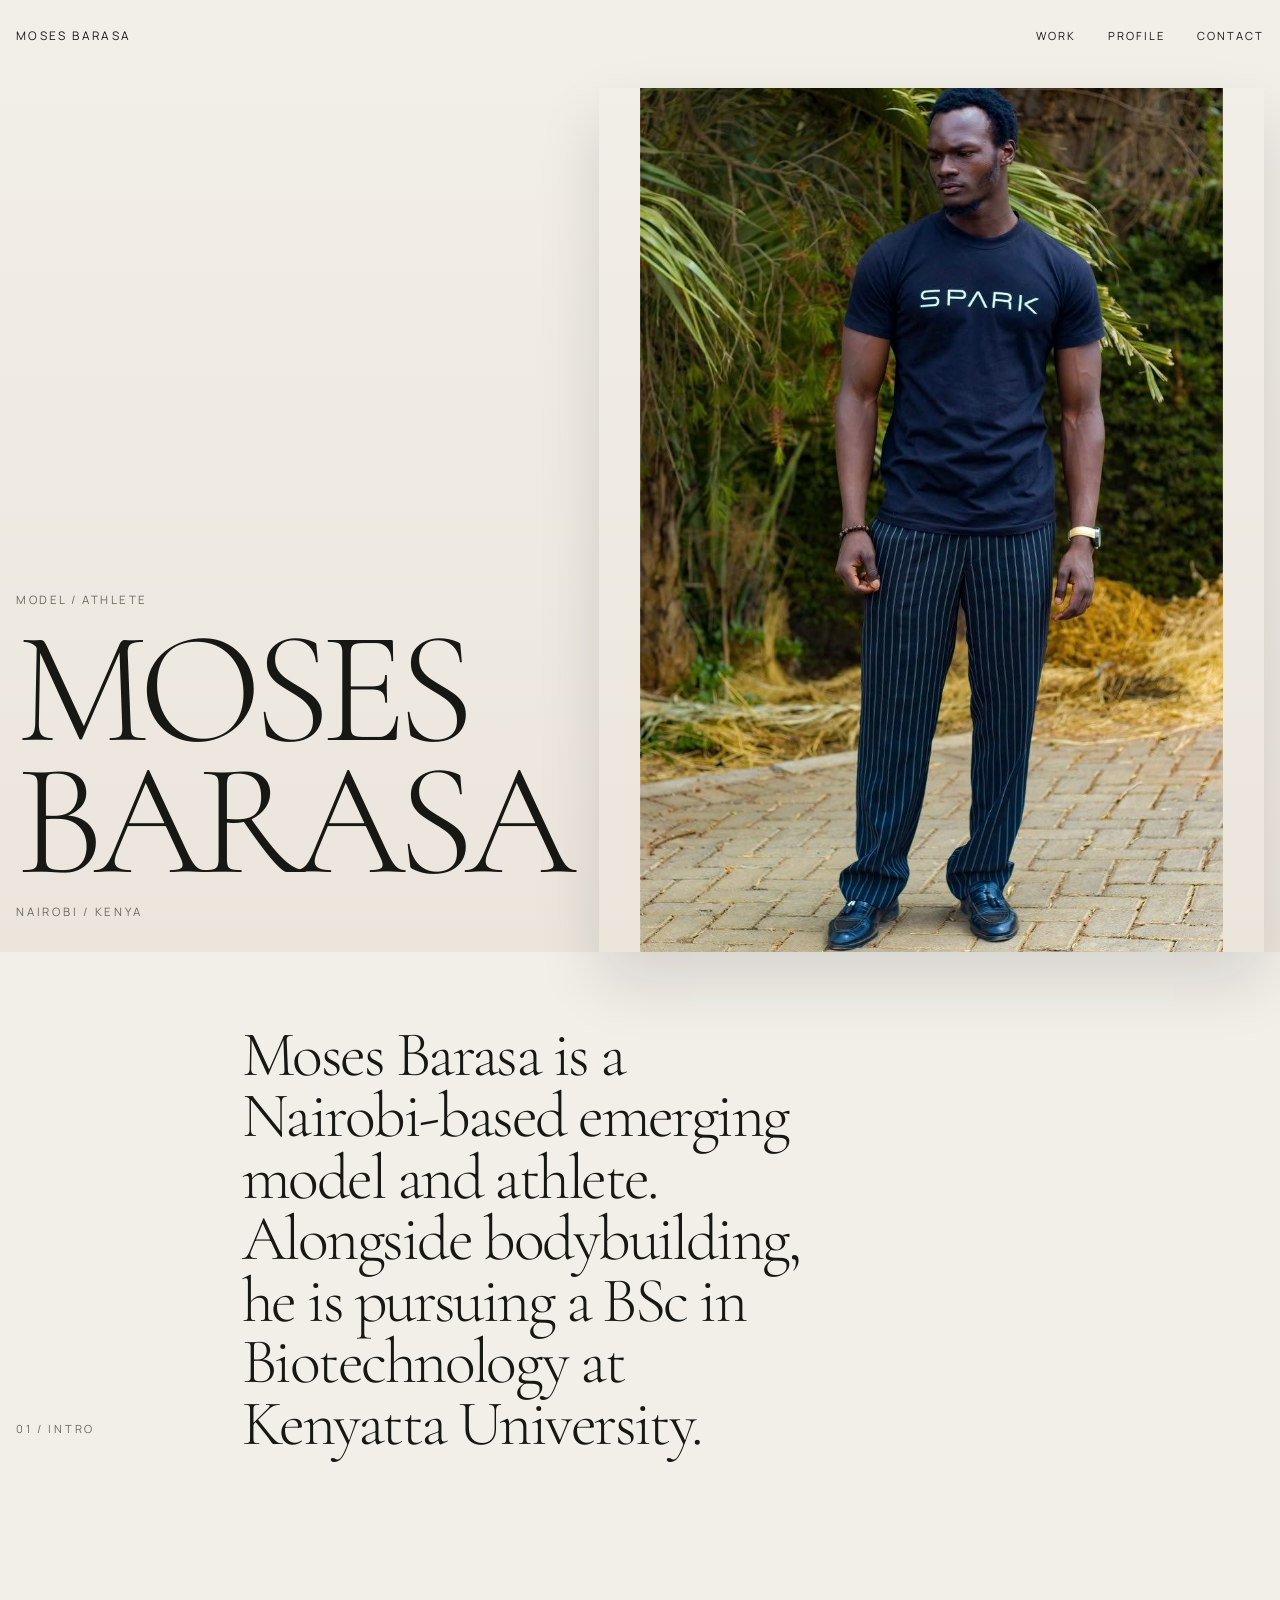
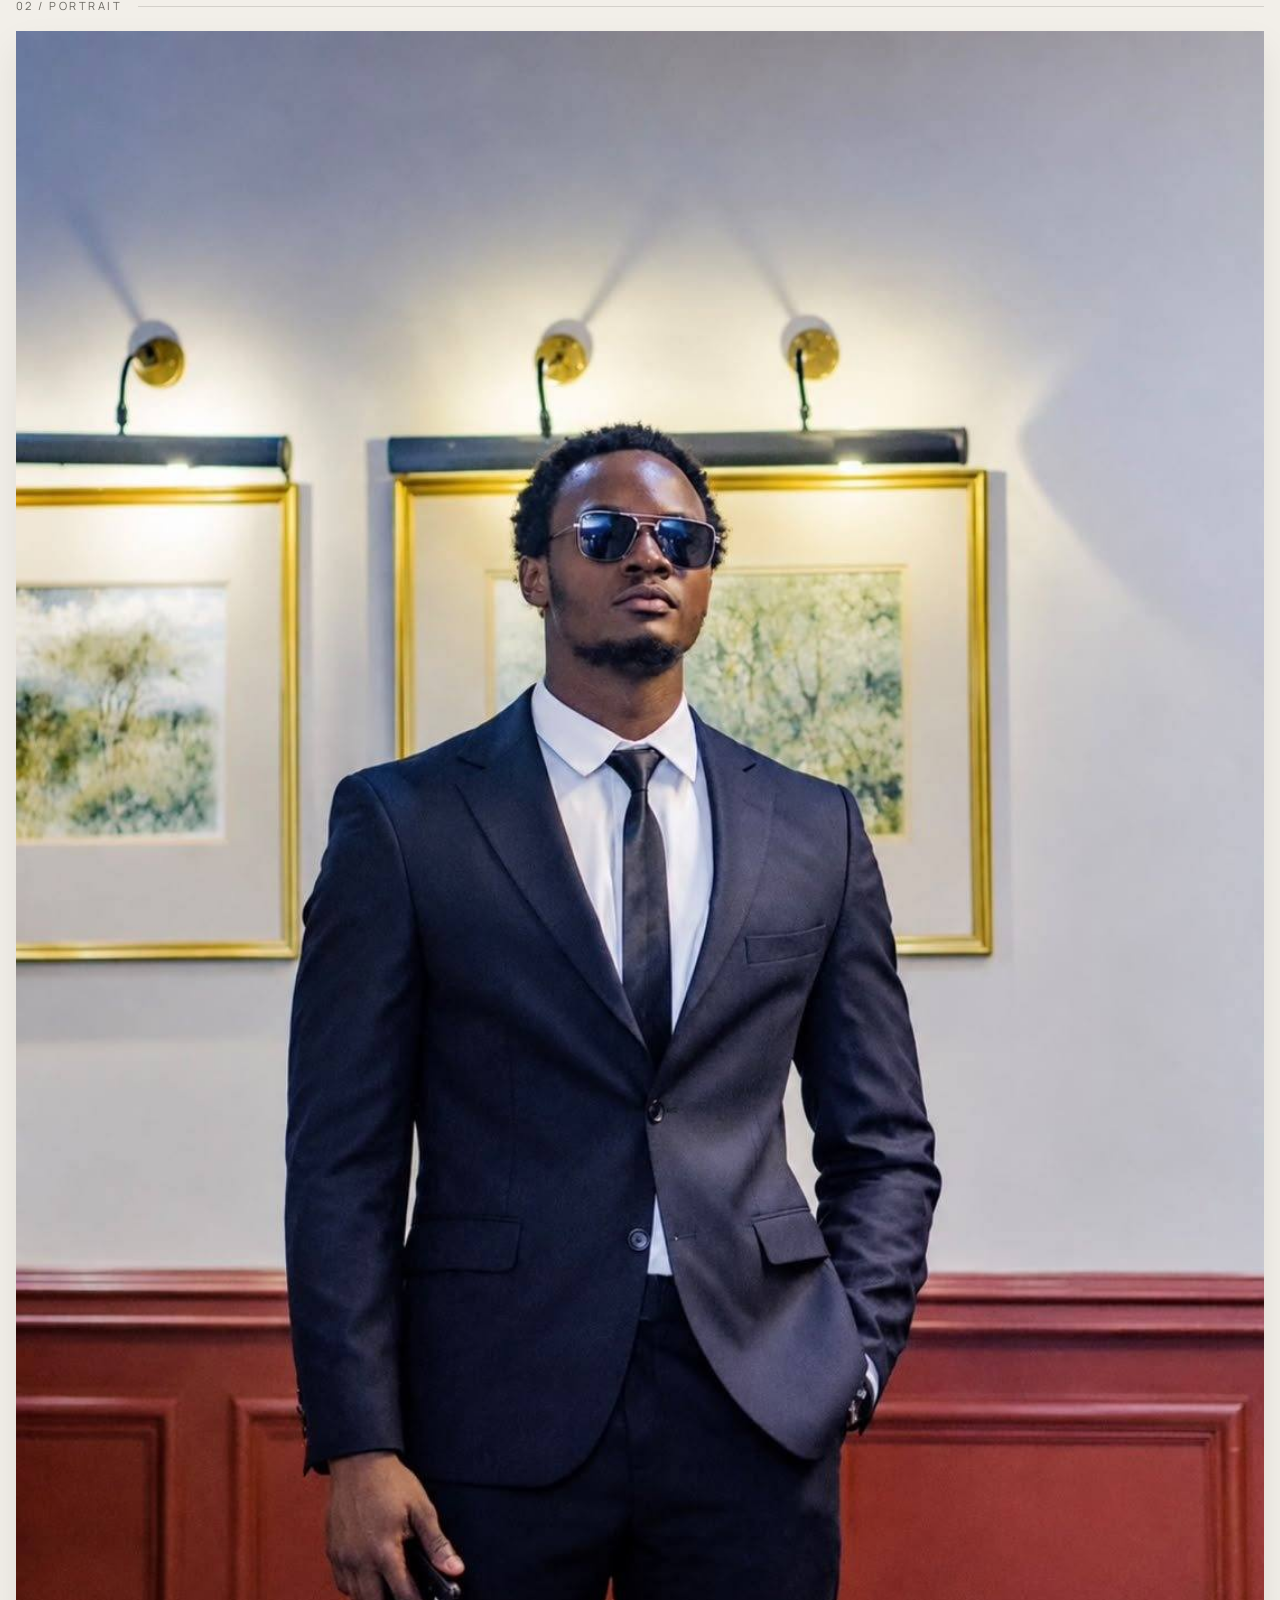
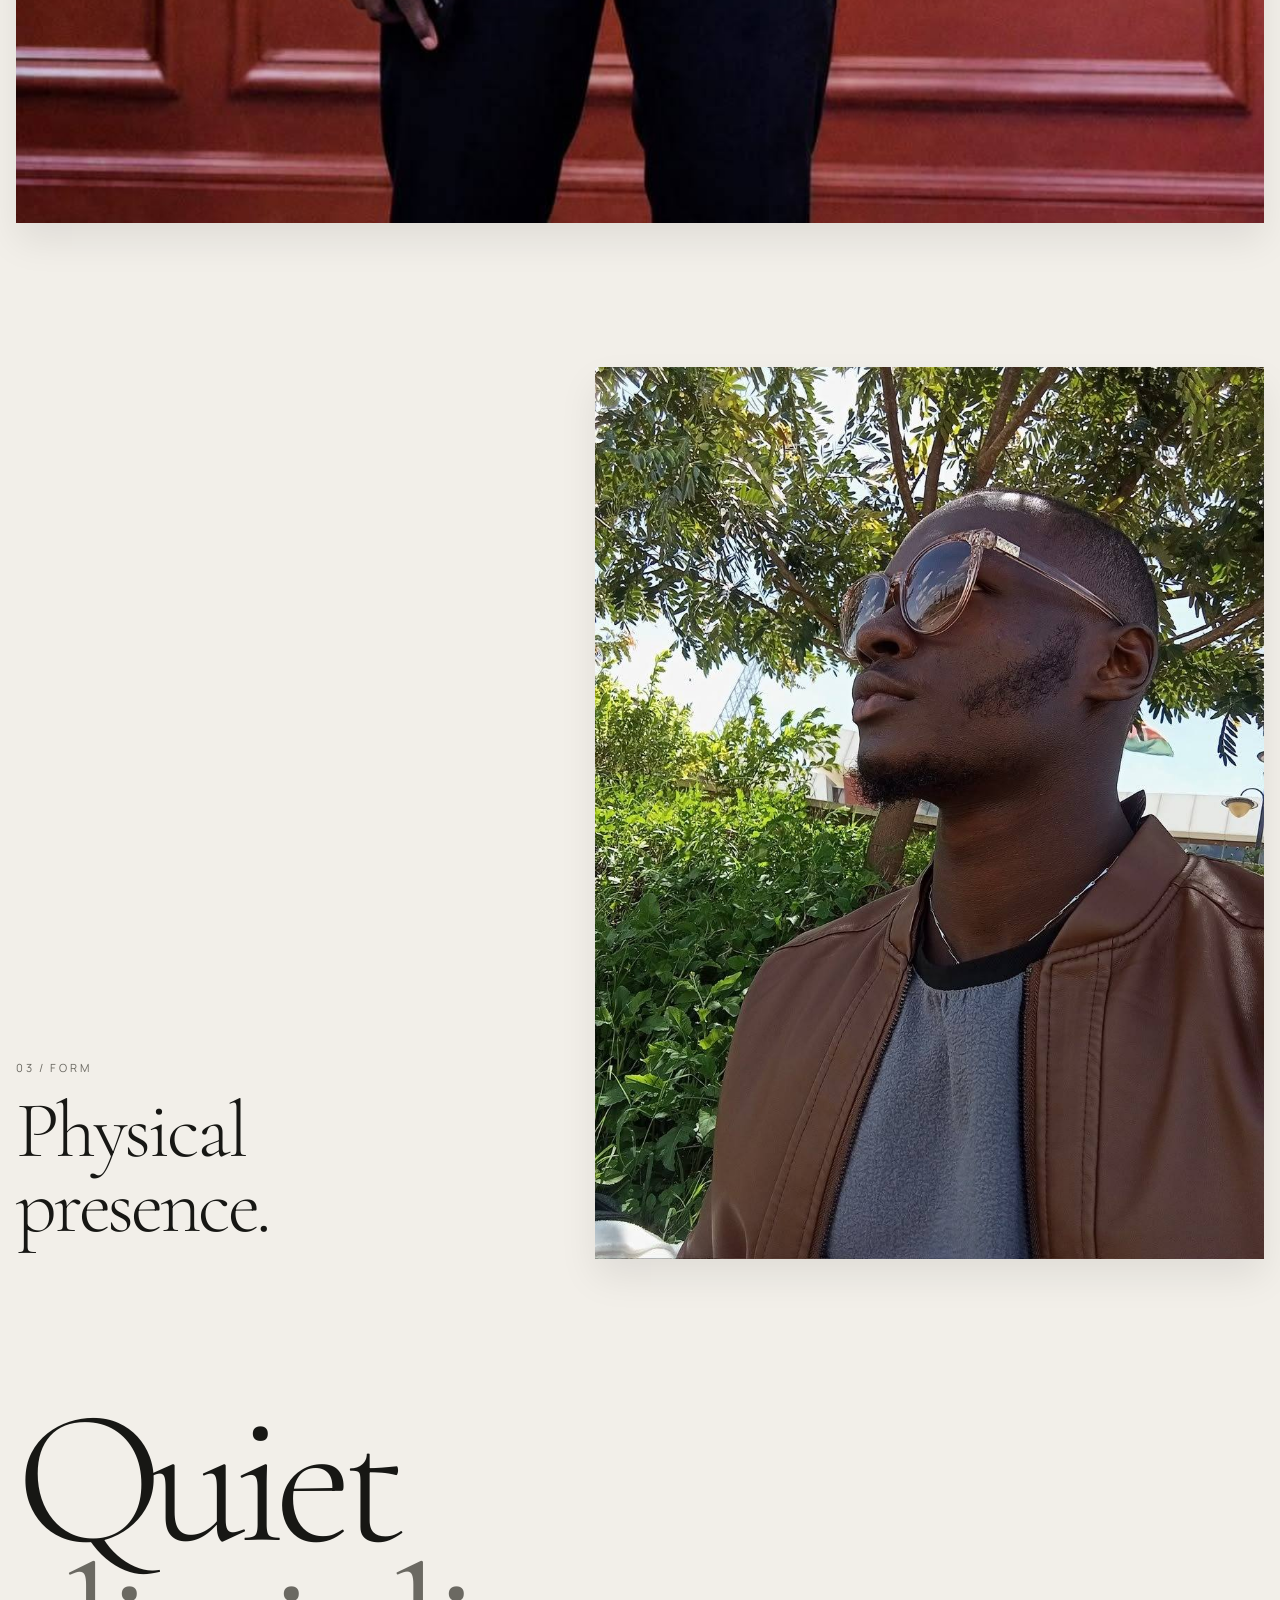
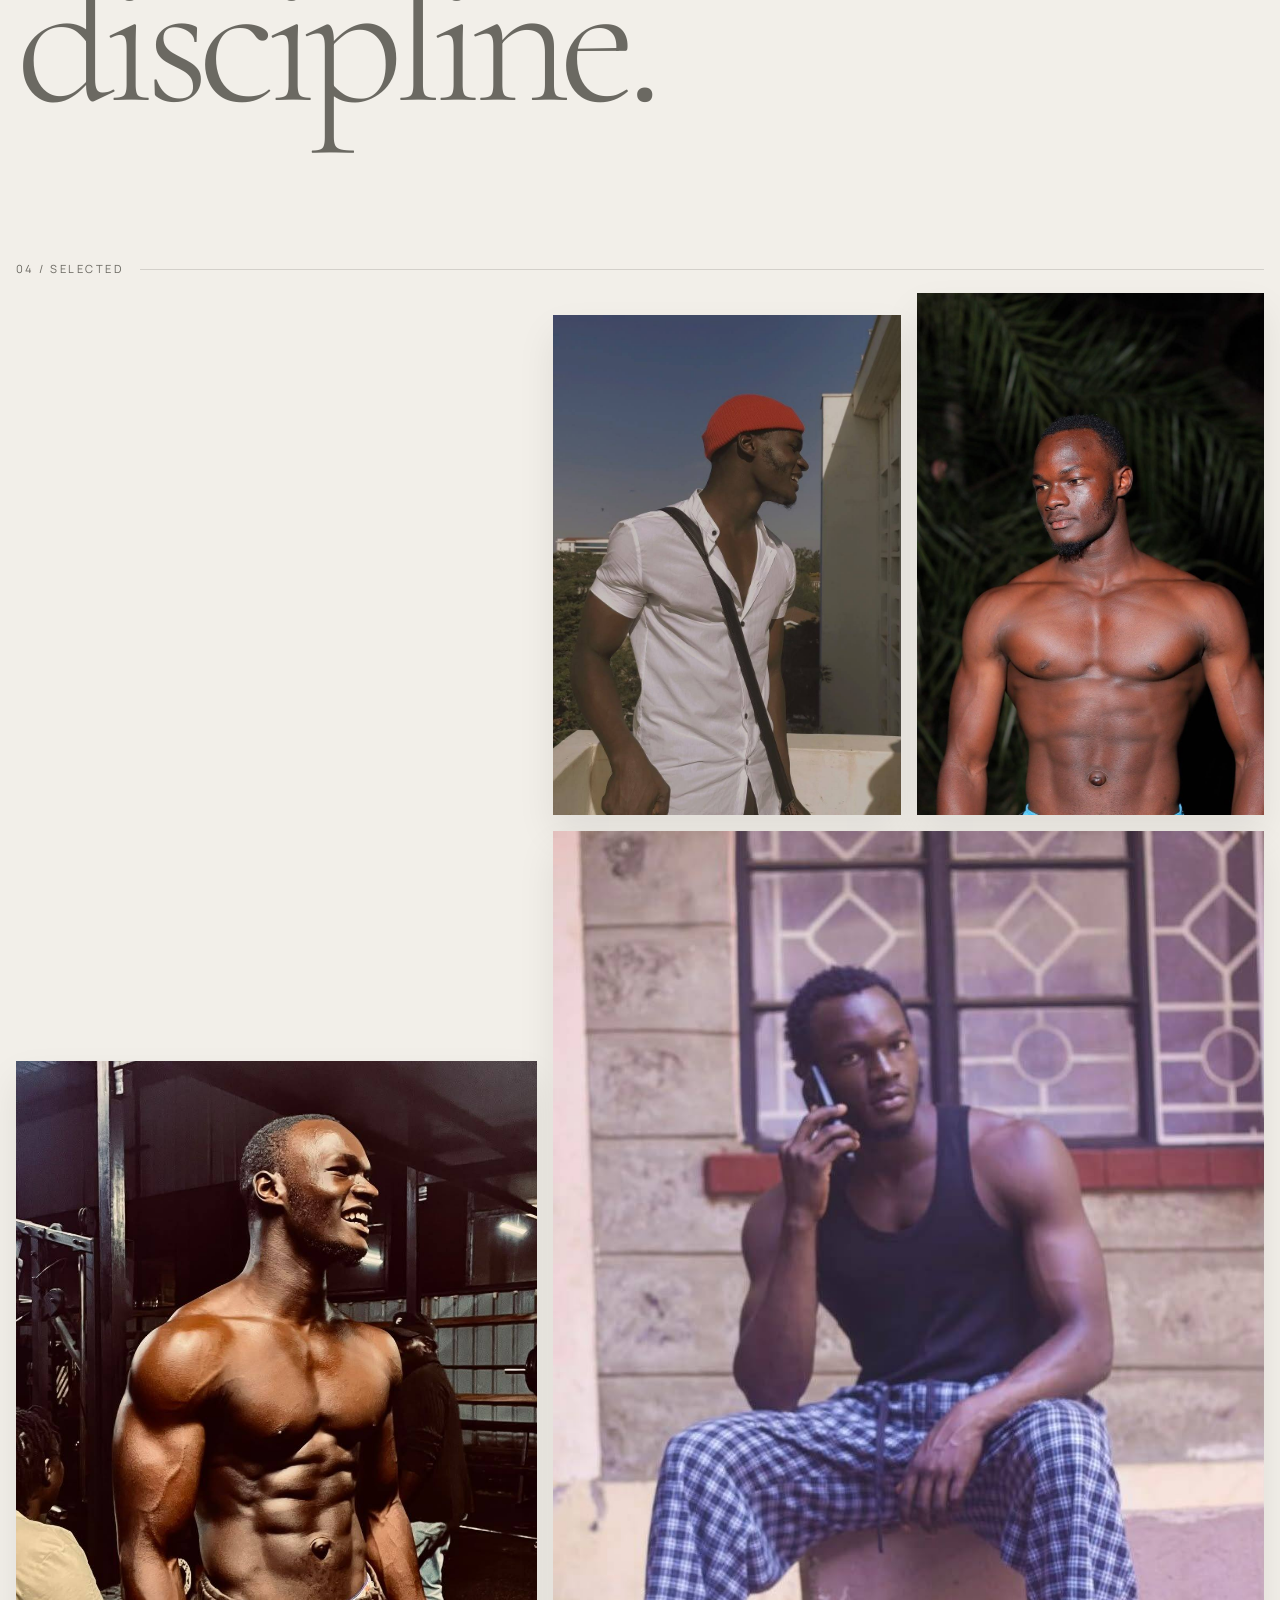
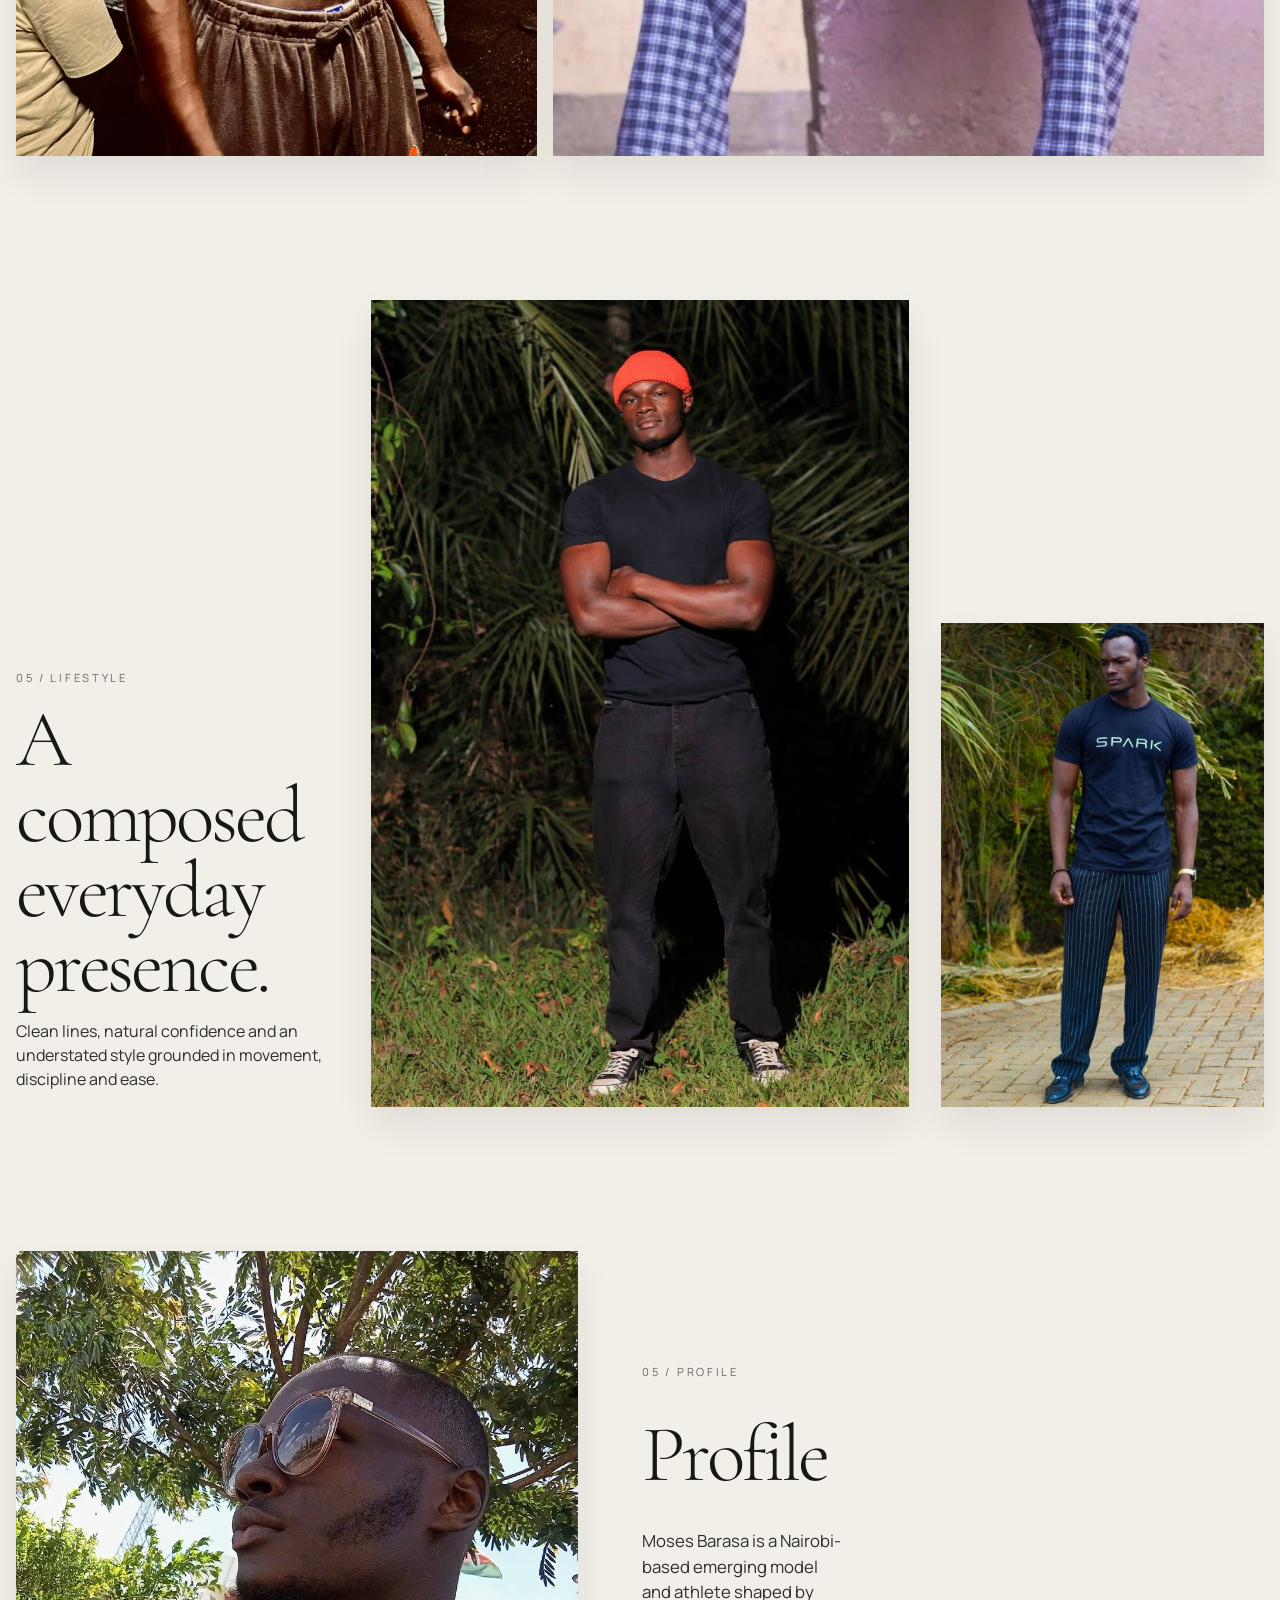
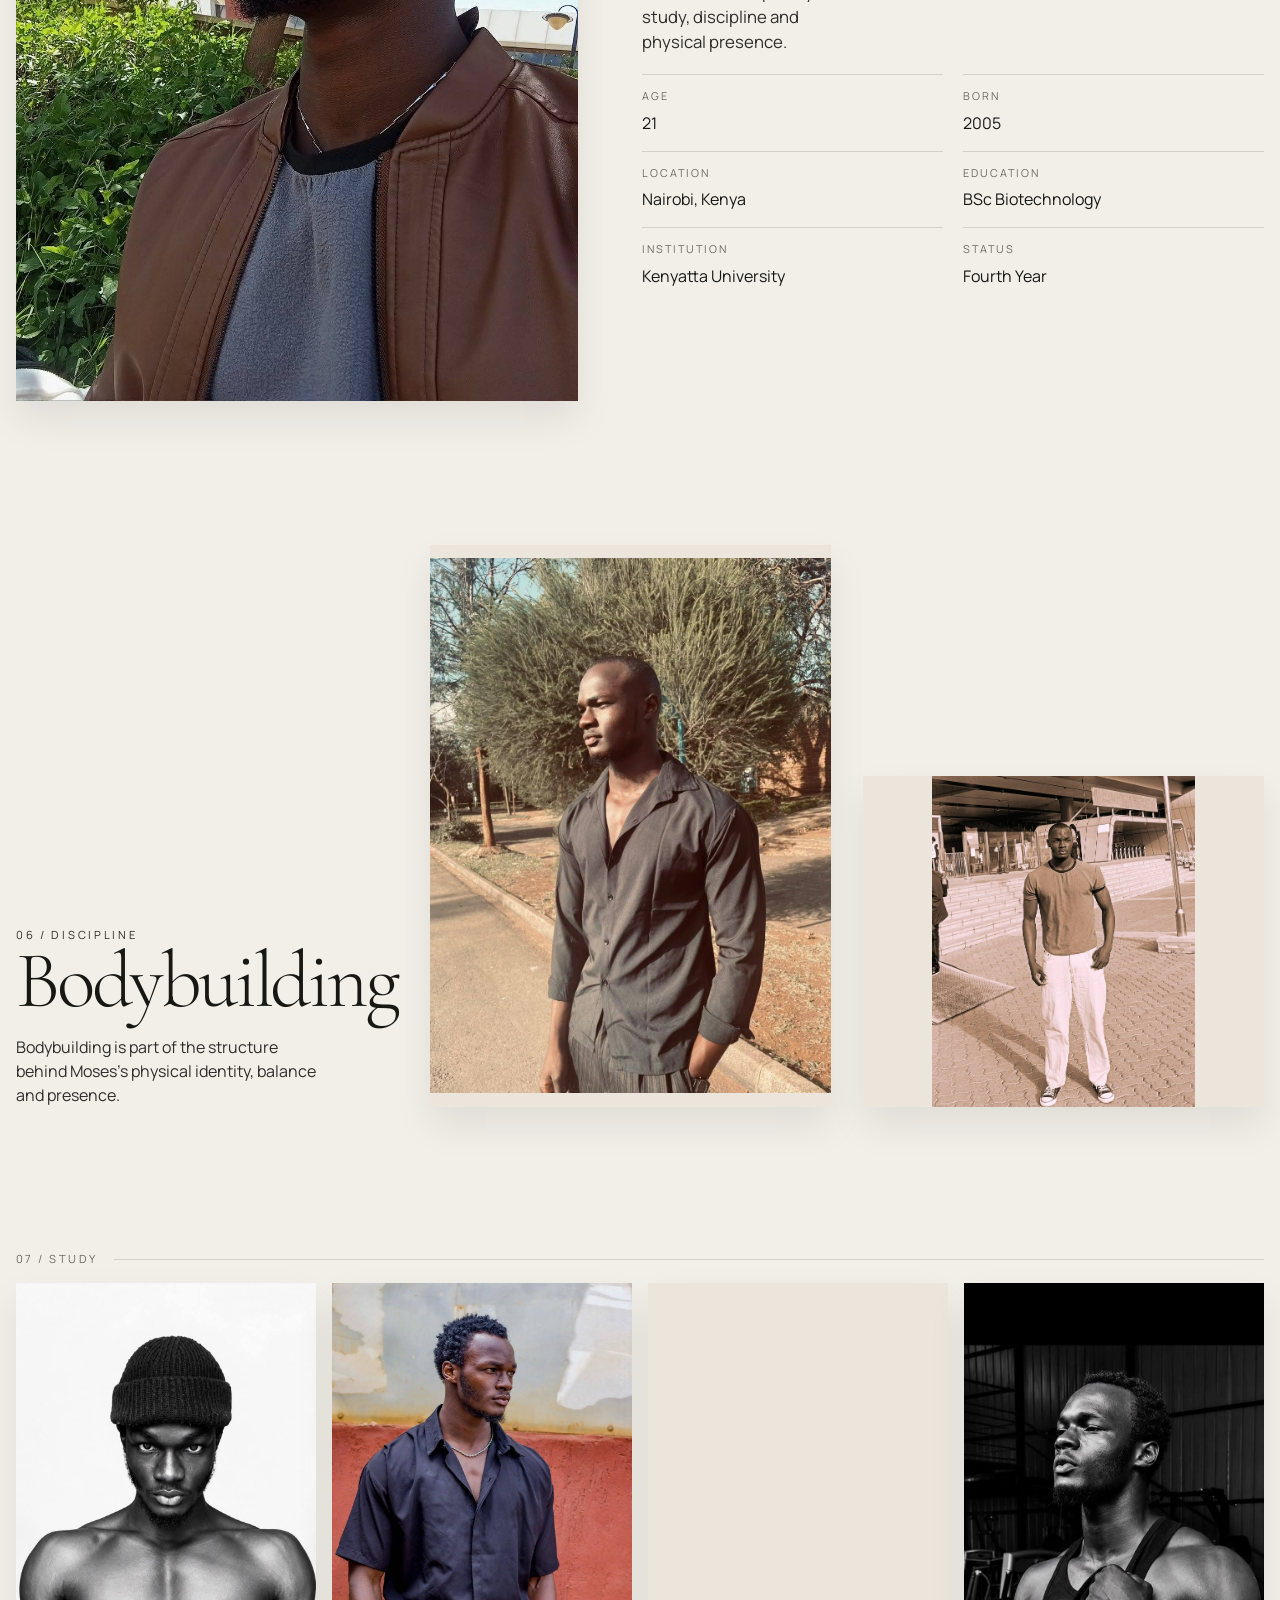
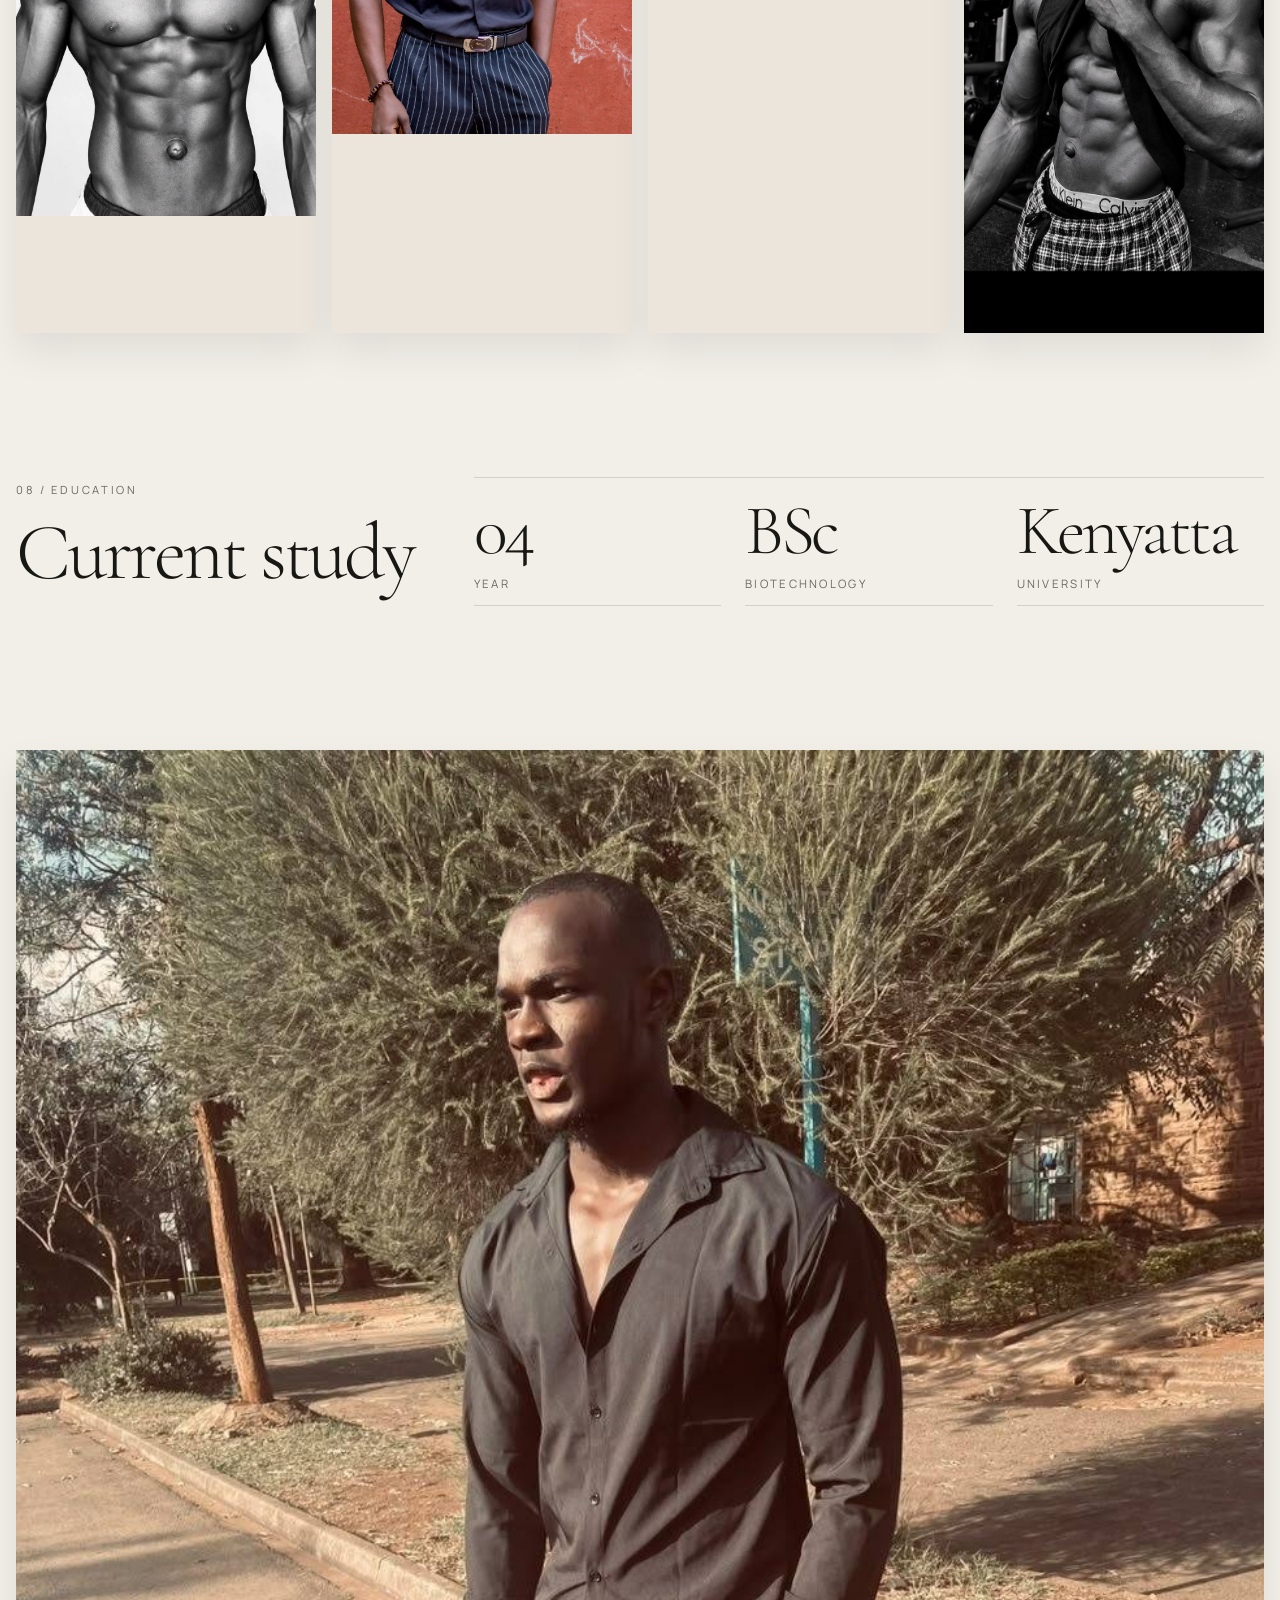
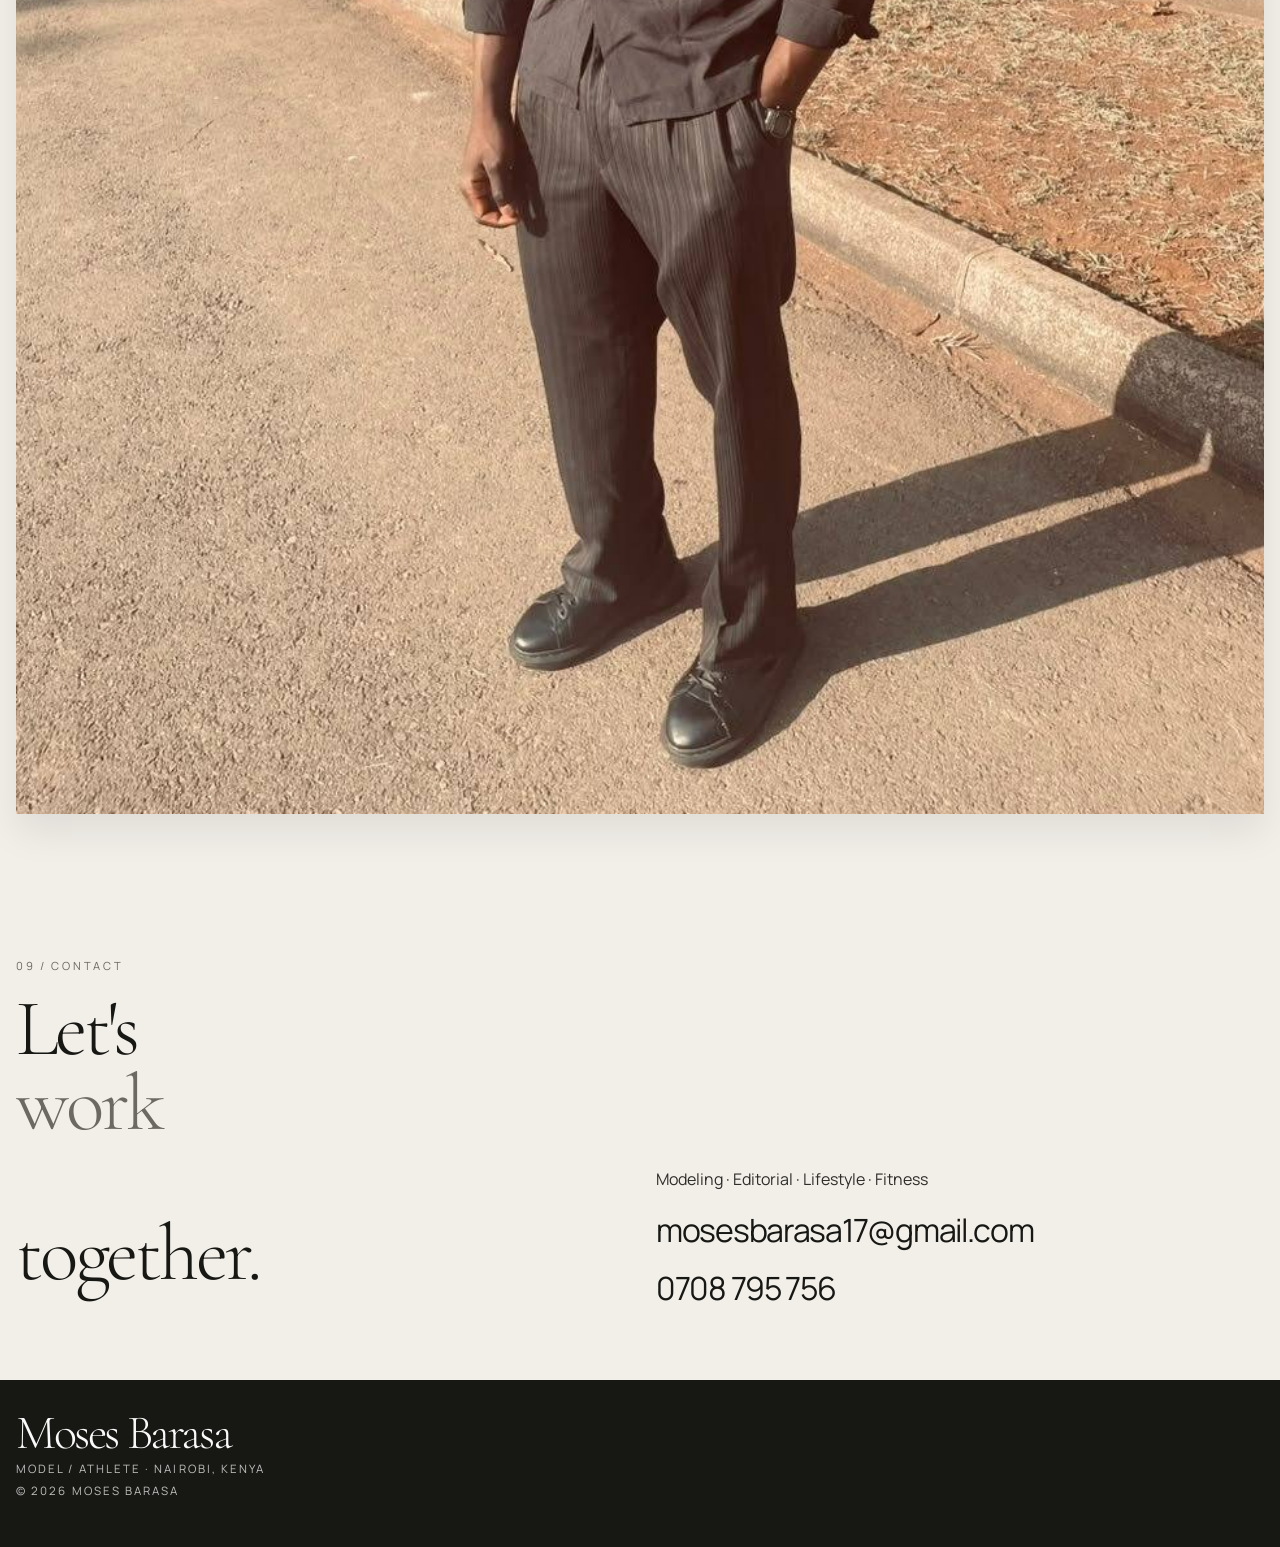
==== commit 50e511c8: "fixxxx" ====
--- a/moses-barasa/index.html
+++ b/moses-barasa/index.html
@@ -54,7 +54,7 @@
         </div>
 
         <figure class="hero-figure reveal" aria-label="Moses Barasa editorial portrait">
-          <img src="images/hero.jpg" alt="Moses Barasa standing outdoors in a dark shirt with a confident editorial pose" width="854" height="1280" fetchpriority="high">
+          <img src="images/optimized/hero.jpg" alt="Moses Barasa standing outdoors in a dark shirt with a confident editorial pose" width="854" height="1280" fetchpriority="high" loading="eager" decoding="async">
         </figure>
       </div>
     </section>
@@ -73,7 +73,7 @@
           <span>02 / PORTRAIT</span>
         </div>
         <figure class="feature-image reveal" data-index="0" tabindex="0" role="button" aria-label="Open portrait image">
-          <img src="images/work-01.jpg" alt="Moses Barasa in a sharp black ensemble and sunglasses" width="1114" height="1600" loading="lazy">
+          <img src="images/optimized/work-01.jpg" alt="Moses Barasa in a sharp black ensemble and sunglasses" width="1114" height="1600" loading="lazy" decoding="async">
         </figure>
       </div>
     </section>
@@ -85,7 +85,7 @@
           <h2 id="form-heading">Physical presence.</h2>
         </div>
         <figure class="form-image reveal" data-index="1" tabindex="0" role="button" aria-label="Open form image">
-          <img src="images/work-03.jpg" alt="Moses Barasa in a close-framed portrait with a clean black outfit" width="960" height="1280" loading="lazy">
+          <img src="images/optimized/work-03.jpg" alt="Moses Barasa in a close-framed portrait with a clean black outfit" width="960" height="1280" loading="lazy" decoding="async">
         </figure>
       </div>
     </section>
@@ -97,20 +97,43 @@
       </div>
     </section>
 
+    <section class="curated section-shell" aria-labelledby="curated-heading">
+      <div class="container">
+        <div class="section-meta reveal">
+          <span>04 / SELECTED</span>
+        </div>
+
+        <div class="curated-grid">
+          <figure class="curated-item tall reveal" data-index="8" tabindex="0" role="button" aria-label="Open selected work image one">
+            <img src="images/optimized/work-05.jpg" alt="Moses Barasa in a street-style portrait with natural confidence" width="960" height="1280" loading="lazy" decoding="async">
+          </figure>
+          <figure class="curated-item reveal" data-index="9" tabindex="0" role="button" aria-label="Open selected work image two">
+            <img src="images/optimized/work-06.jpg" alt="Moses Barasa in a casual editorial pose with relaxed control" width="890" height="1280" loading="lazy" decoding="async">
+          </figure>
+          <figure class="curated-item reveal" data-index="10" tabindex="0" role="button" aria-label="Open selected work image three">
+            <img src="images/optimized/work-07.jpg" alt="Moses Barasa in an outdoor portrait with a poised, direct gaze" width="1066" height="1600" loading="lazy" decoding="async">
+          </figure>
+          <figure class="curated-item wide reveal" data-index="11" tabindex="0" role="button" aria-label="Open selected work image four">
+            <img src="images/optimized/work-09.jpg" alt="Moses Barasa in a relaxed, natural portrait with understated confidence" width="841" height="1094" loading="lazy" decoding="async">
+          </figure>
+        </div>
+      </div>
+    </section>
+
     <section class="editorial section-shell" aria-labelledby="editorial-heading">
       <div class="container editorial-layout">
         <div class="editorial-copy reveal">
-          <p class="meta-label">04 / LIFESTYLE</p>
+          <p class="meta-label">05 / LIFESTYLE</p>
           <h2 id="editorial-heading">A composed everyday presence.</h2>
           <p>Clean lines, natural confidence and an understated style grounded in movement, discipline and ease.</p>
         </div>
 
         <figure class="editorial-portrait reveal" data-index="2" tabindex="0" role="button" aria-label="Open lifestyle portrait">
-          <img src="images/work-04.jpg" alt="Moses Barasa in an outdoor portrait with a relaxed attitude" width="853" height="1280" loading="lazy">
+          <img src="images/optimized/work-04.jpg" alt="Moses Barasa in an outdoor portrait with a relaxed attitude" width="853" height="1280" loading="lazy" decoding="async">
         </figure>
 
         <figure class="editorial-figure reveal" data-index="3" tabindex="0" role="button" aria-label="Open secondary lifestyle image">
-          <img src="images/work-02.jpg" alt="Moses Barasa in a studio portrait with a cool, direct gaze" width="854" height="1280" loading="lazy">
+          <img src="images/optimized/work-02.jpg" alt="Moses Barasa in a studio portrait with a cool, direct gaze" width="854" height="1280" loading="lazy" decoding="async">
         </figure>
       </div>
     </section>
@@ -118,7 +141,7 @@
     <section class="profile section-shell" id="profile" aria-labelledby="profile-heading">
       <div class="container profile-layout">
         <figure class="profile-image reveal" data-index="4" tabindex="0" role="button" aria-label="Open profile image">
-          <img src="images/profile.jpg" alt="Moses Barasa in a side-profile outdoor portrait" width="960" height="1280" loading="lazy">
+          <img src="images/optimized/profile.jpg" alt="Moses Barasa in a side-profile outdoor portrait" width="960" height="1280" loading="lazy" decoding="async">
         </figure>
 
         <div class="profile-copy reveal">
@@ -165,19 +188,41 @@
         </div>
 
         <figure class="discipline-figure tall reveal" data-index="5" tabindex="0" role="button" aria-label="Open bodybuilding portrait">
-          <img src="images/discipline-01.jpg" alt="Moses Barasa posing in a full-body athletic portrait" width="960" height="1280" loading="lazy">
+          <img src="images/optimized/discipline-01.jpg" alt="Moses Barasa posing in a full-body athletic portrait" width="960" height="1280" loading="lazy" decoding="async">
         </figure>
 
         <figure class="discipline-figure wide reveal" data-index="6" tabindex="0" role="button" aria-label="Open second bodybuilding image">
-          <img src="images/discipline-02.jpg" alt="Moses Barasa in a close-framed physique portrait in natural light" width="1274" height="1600" loading="lazy">
-        </figure>
+          <img src="images/optimized/discipline-02.jpg" alt="Moses Barasa in a close-framed physique portrait in natural light" width="1274" height="1600" loading="lazy" decoding="async">
+        </figure>
+      </div>
+    </section>
+
+    <section class="extra-portfolio section-shell" aria-labelledby="extra-portfolio-heading">
+      <div class="container">
+        <div class="section-meta reveal">
+          <span>07 / STUDY</span>
+        </div>
+        <div class="extra-gallery">
+          <figure class="extra-item reveal" data-index="12" tabindex="0" role="button" aria-label="Open study image one">
+            <img src="images/optimized/work-10.jpg" alt="Moses Barasa in an urban portrait with punchy contrast" width="902" height="1600" loading="lazy" decoding="async">
+          </figure>
+          <figure class="extra-item reveal" data-index="13" tabindex="0" role="button" aria-label="Open study image two">
+            <img src="images/optimized/work-11.jpg" alt="Moses Barasa in a refined editorial portrait with a clean frame" width="1066" height="1600" loading="lazy" decoding="async">
+          </figure>
+          <figure class="extra-item reveal" data-index="14" tabindex="0" role="button" aria-label="Open study image three">
+            <img src="images/optimized/work-12.jpg" alt="Moses Barasa in a quiet portrait with a natural, minimal mood" width="1067" height="1600" loading="lazy" decoding="async">
+          </figure>
+          <figure class="extra-item reveal" data-index="15" tabindex="0" role="button" aria-label="Open study image four">
+            <img src="images/optimized/discipline-03.jpg" alt="Moses Barasa in a natural athletic portrait with a stronger physique focus" width="1067" height="1600" loading="lazy" decoding="async">
+          </figure>
+        </div>
       </div>
     </section>
 
     <section class="education section-shell" aria-labelledby="education-heading">
       <div class="container education-layout">
         <div class="education-copy reveal">
-          <p class="meta-label">07 / EDUCATION</p>
+          <p class="meta-label">08 / EDUCATION</p>
           <h2 id="education-heading">Current study</h2>
         </div>
 
@@ -201,7 +246,7 @@
     <section class="final-visual section-shell" aria-label="Final portrait">
       <div class="container">
         <figure class="final-image reveal" data-index="7" tabindex="0" role="button" aria-label="Open final portrait image">
-          <img src="images/work-08.jpg" alt="Moses Barasa in a confident full-length portrait outdoors" width="960" height="1280" loading="lazy">
+          <img src="images/optimized/work-08.jpg" alt="Moses Barasa in a confident full-length portrait outdoors" width="960" height="1280" loading="lazy" decoding="async">
         </figure>
       </div>
     </section>
@@ -209,7 +254,7 @@
     <section class="contact section-shell" id="contact" aria-labelledby="contact-heading">
       <div class="container contact-layout">
         <div class="contact-copy reveal">
-          <p class="meta-label">08 / CONTACT</p>
+          <p class="meta-label">09 / CONTACT</p>
           <h2 id="contact-heading">Let's <span>work</span><br>together.</h2>
         </div>
 
--- a/moses-barasa/css/style.css
+++ b/moses-barasa/css/style.css
@@ -53,6 +53,8 @@
   display: block;
   width: 100%;
   height: auto;
+  object-fit: contain;
+  object-position: center;
 }
 
 button,
@@ -255,8 +257,9 @@
 }
 
 .hero-figure img {
-  object-fit: cover;
-  aspect-ratio: 3 / 4.25;
+  width: 100%;
+  height: auto;
+  object-fit: contain;
   filter: saturate(0.9) contrast(1.04);
   transform: scale(1.01);
 }
@@ -295,8 +298,9 @@
 .profile-image img,
 .discipline-figure img,
 .final-image img {
-  aspect-ratio: 4 / 5.2;
-  object-fit: cover;
+  width: 100%;
+  height: auto;
+  object-fit: contain;
   transition: transform var(--transition), filter var(--transition);
 }
 
@@ -339,6 +343,34 @@
 .education-layout {
   display: grid;
   gap: 2rem;
+}
+
+.curated-grid,
+.extra-gallery {
+  display: grid;
+  gap: 1rem;
+}
+
+.curated-item,
+.extra-item {
+  overflow: hidden;
+  cursor: pointer;
+  background: var(--bg-soft);
+  box-shadow: 0 18px 36px rgba(19, 19, 17, 0.08);
+}
+
+.curated-item img,
+.extra-item img {
+  width: 100%;
+  height: auto;
+  object-fit: contain;
+  transition: transform var(--transition), filter var(--transition);
+}
+
+.curated-item:hover img,
+.extra-item:hover img {
+  transform: scale(1.02);
+  filter: saturate(1.05);
 }
 
 .form-copy h2,
@@ -491,7 +523,9 @@
 }
 
 .final-image img {
-  aspect-ratio: 4 / 3.4;
+  width: 100%;
+  height: auto;
+  object-fit: contain;
 }
 
 .contact-copy h2 {
@@ -683,7 +717,9 @@
   .profile-image img,
   .discipline-figure img,
   .final-image img {
-    aspect-ratio: 4 / 4.9;
+    width: 100%;
+    height: auto;
+    object-fit: contain;
   }
 }
 
@@ -749,6 +785,23 @@
     align-items: end;
   }
 
+  .curated-grid {
+    grid-template-columns: 1.2fr 0.8fr 0.8fr;
+    align-items: end;
+  }
+
+  .curated-item.tall {
+    grid-row: span 2;
+  }
+
+  .curated-item.wide {
+    grid-column: 2 / -1;
+  }
+
+  .extra-gallery {
+    grid-template-columns: repeat(4, minmax(0, 1fr));
+  }
+
   .editorial-layout {
     grid-template-columns: 0.75fr 1.25fr 0.75fr;
     align-items: end;
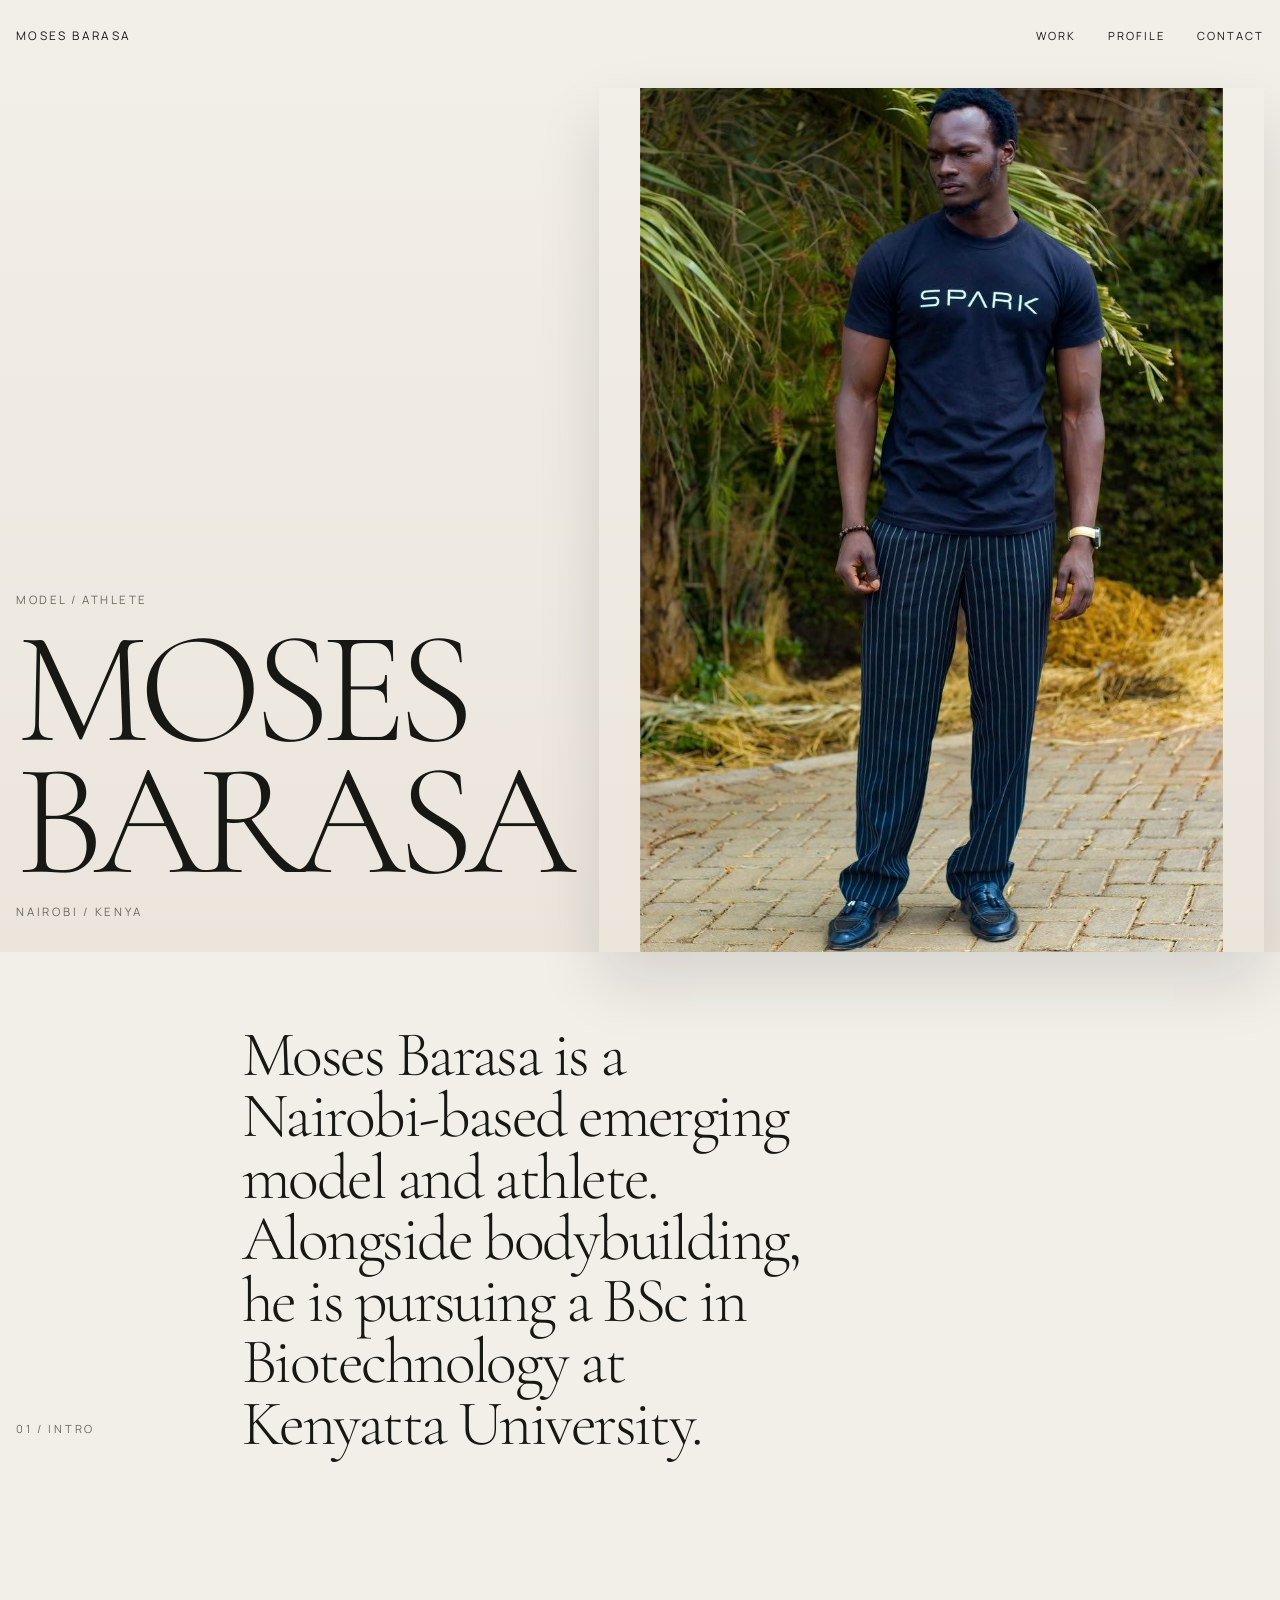
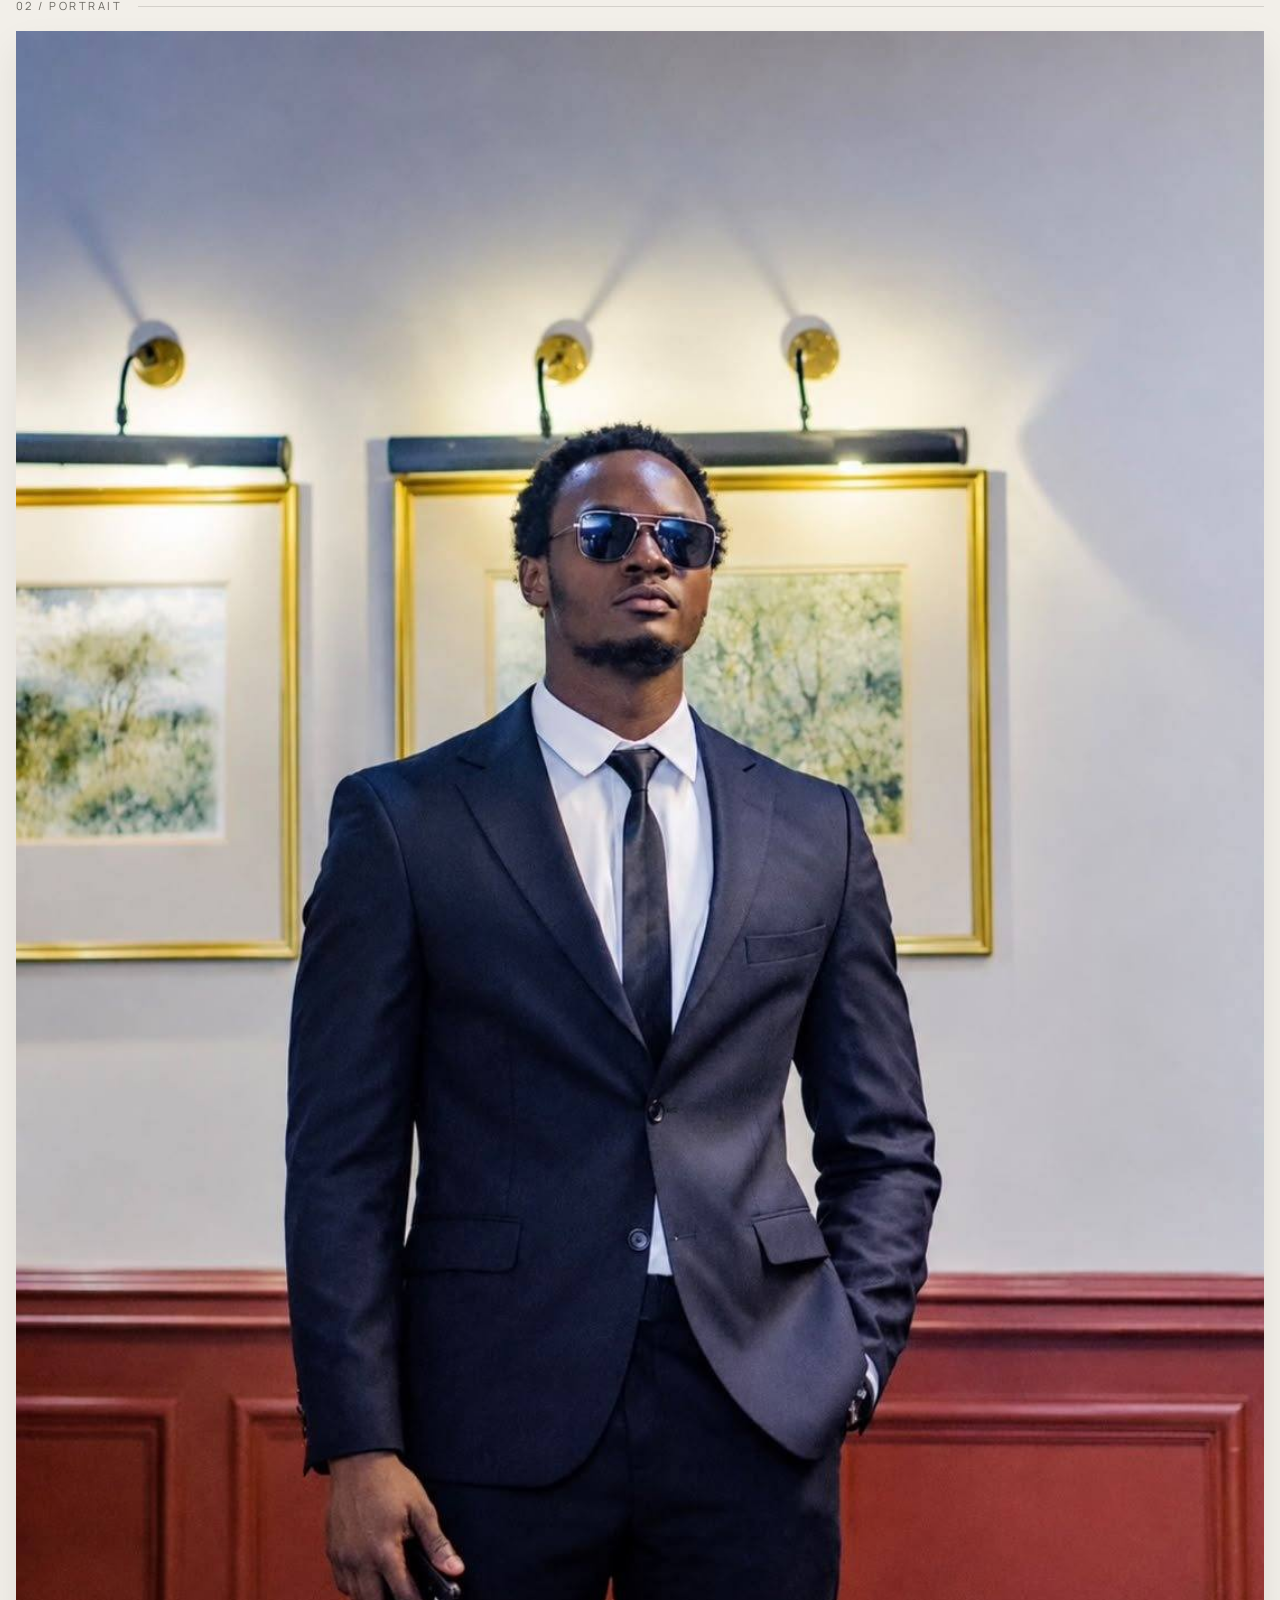
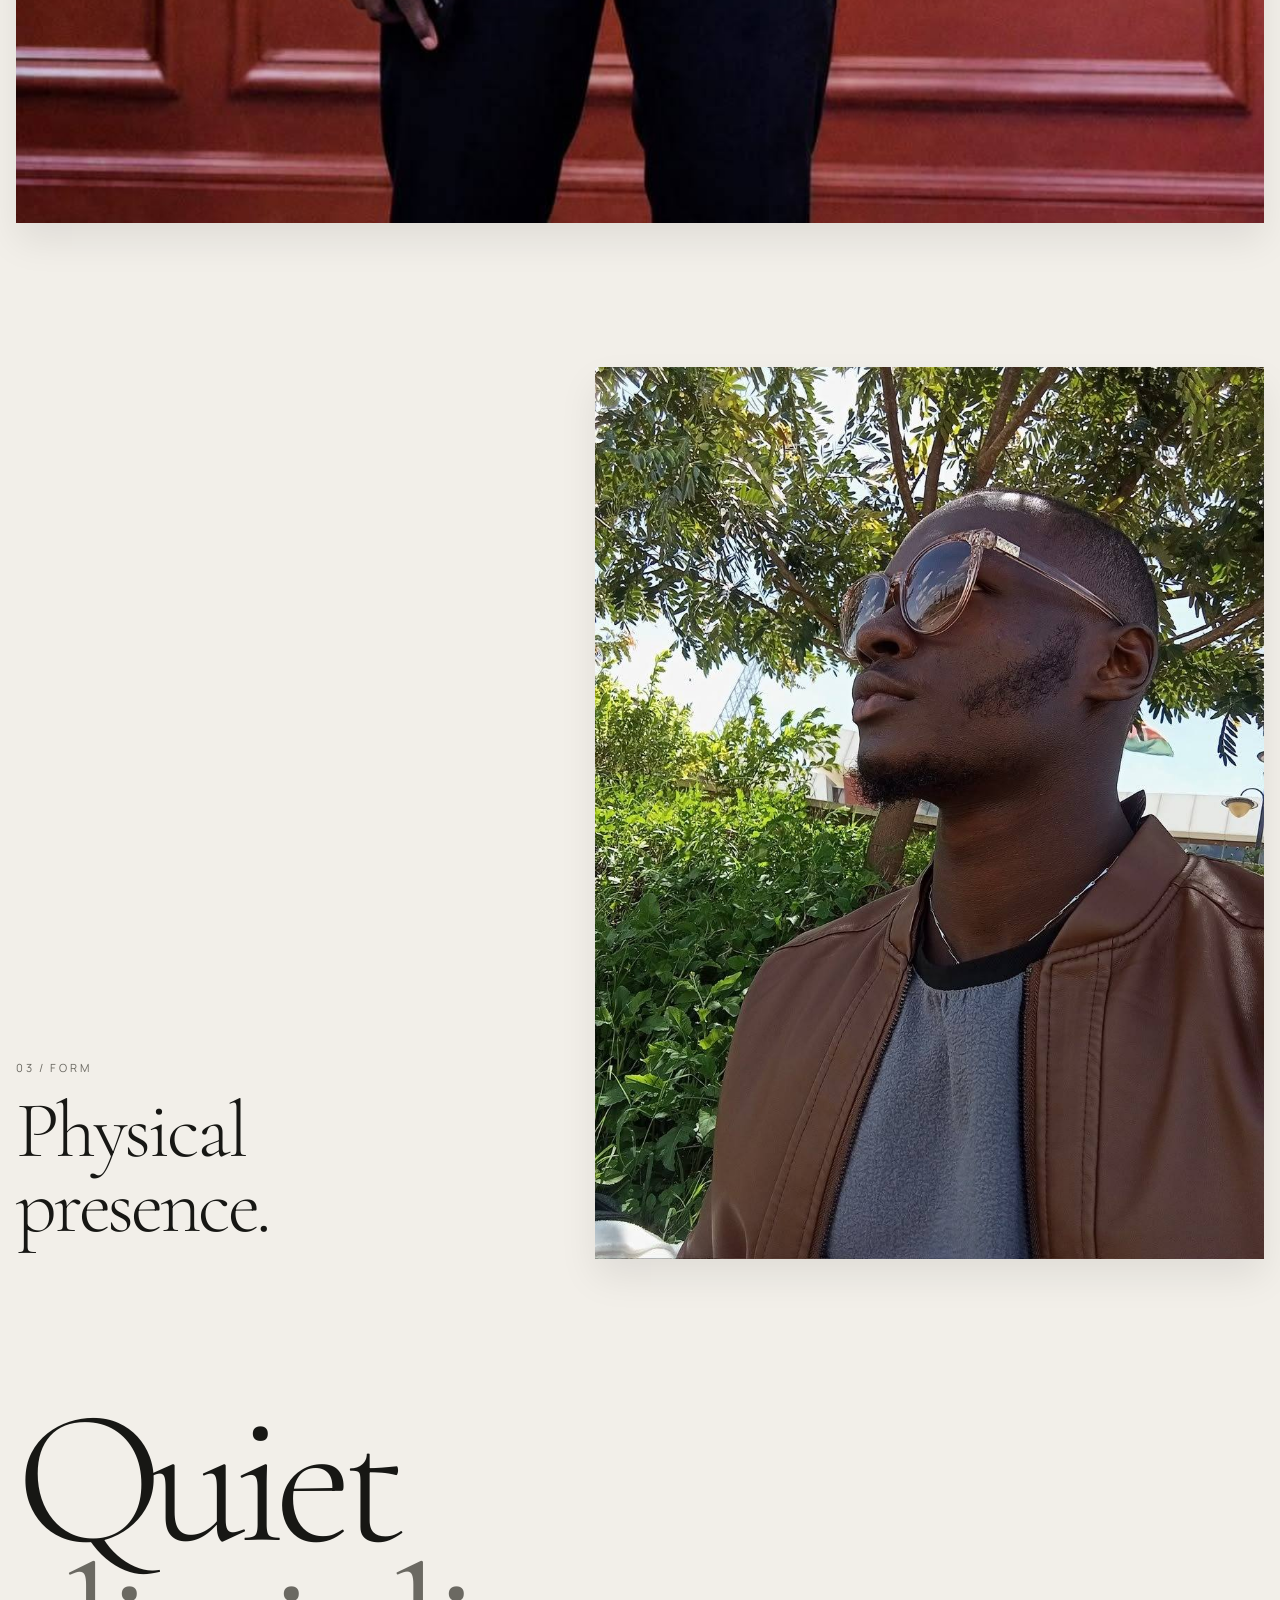
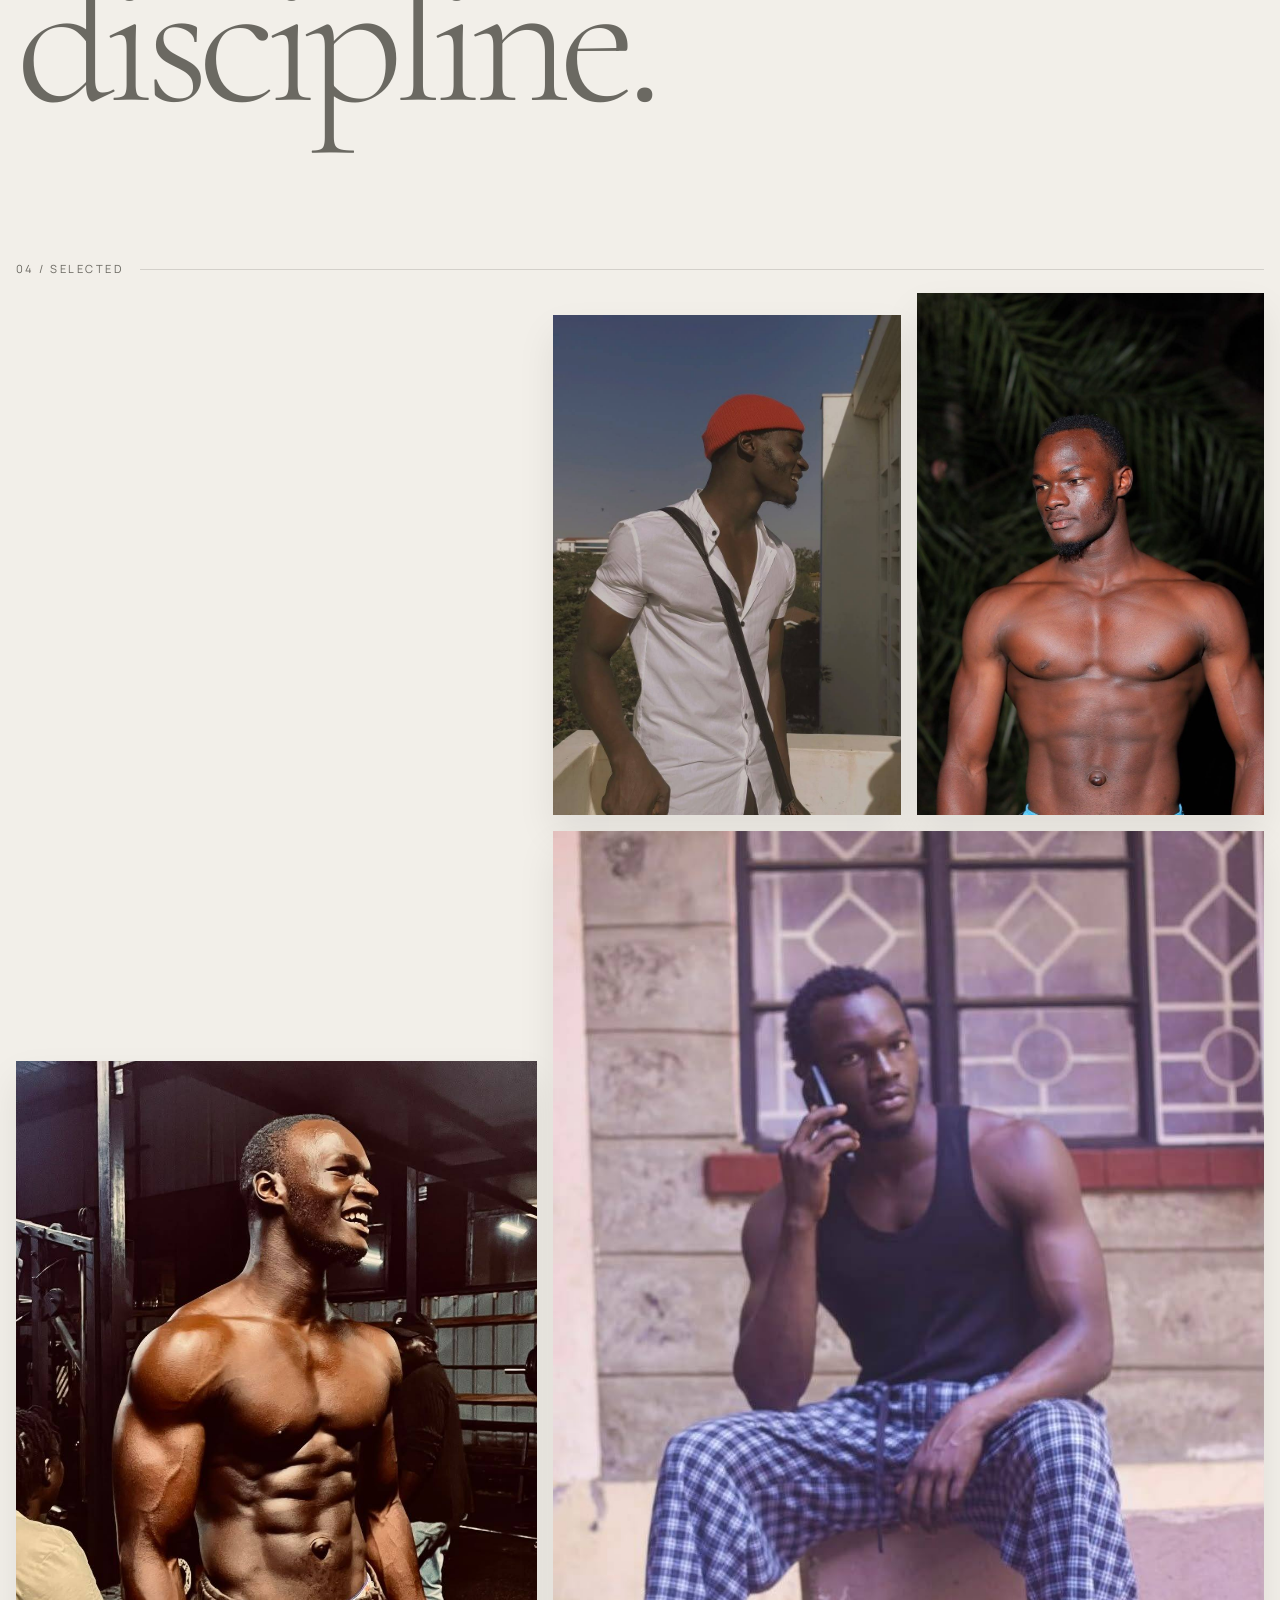
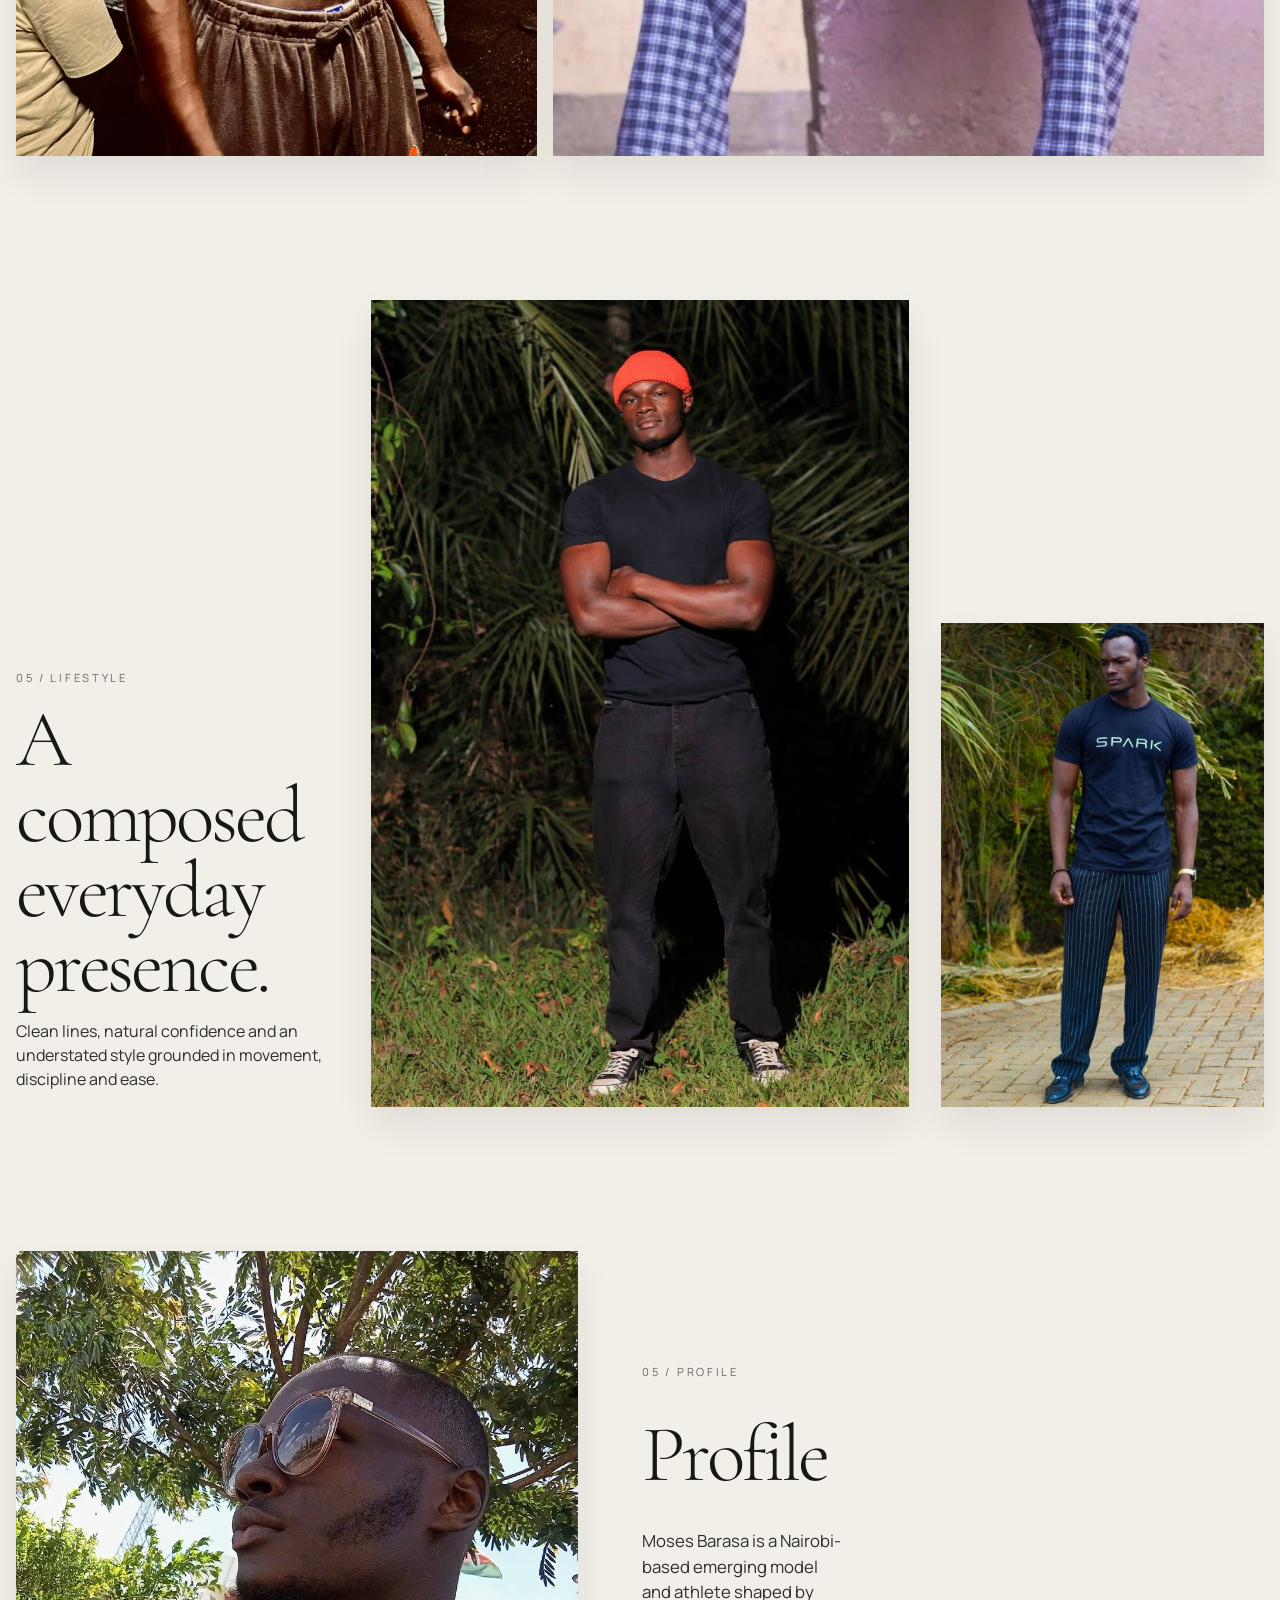
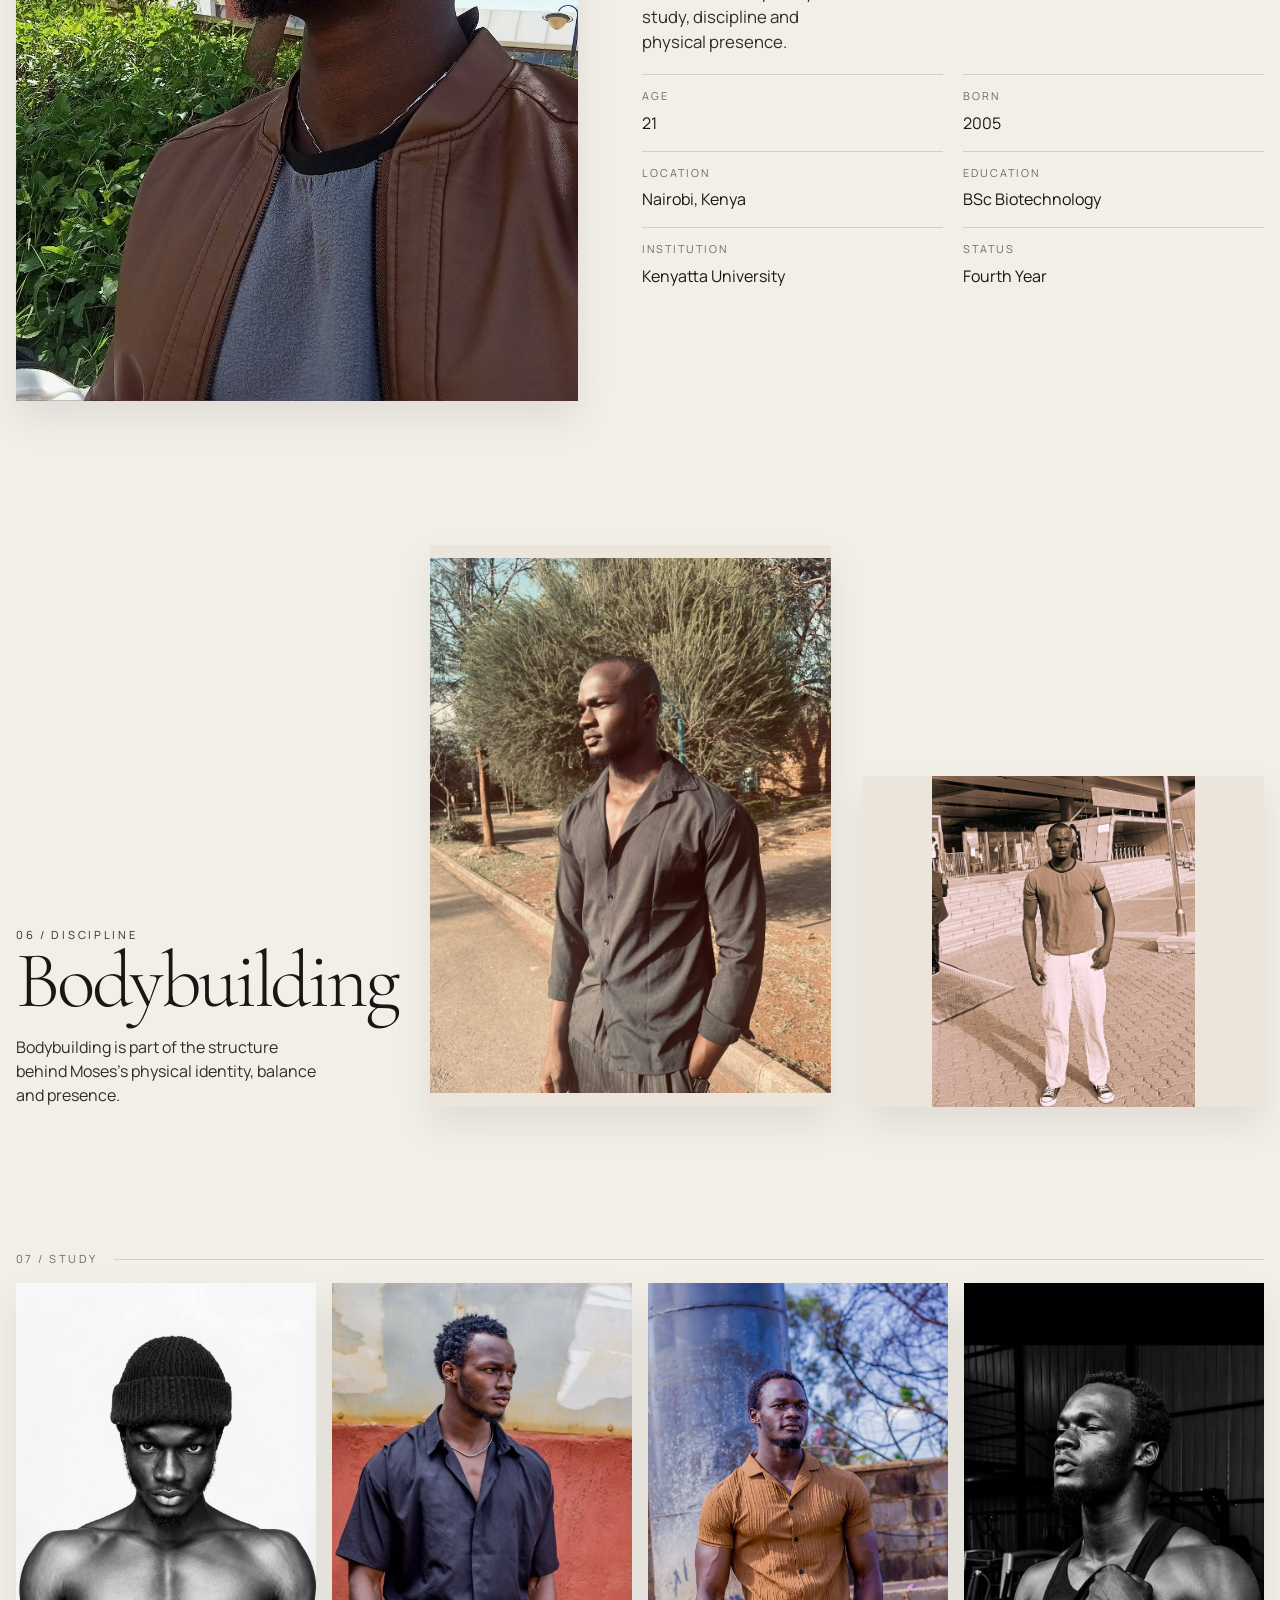
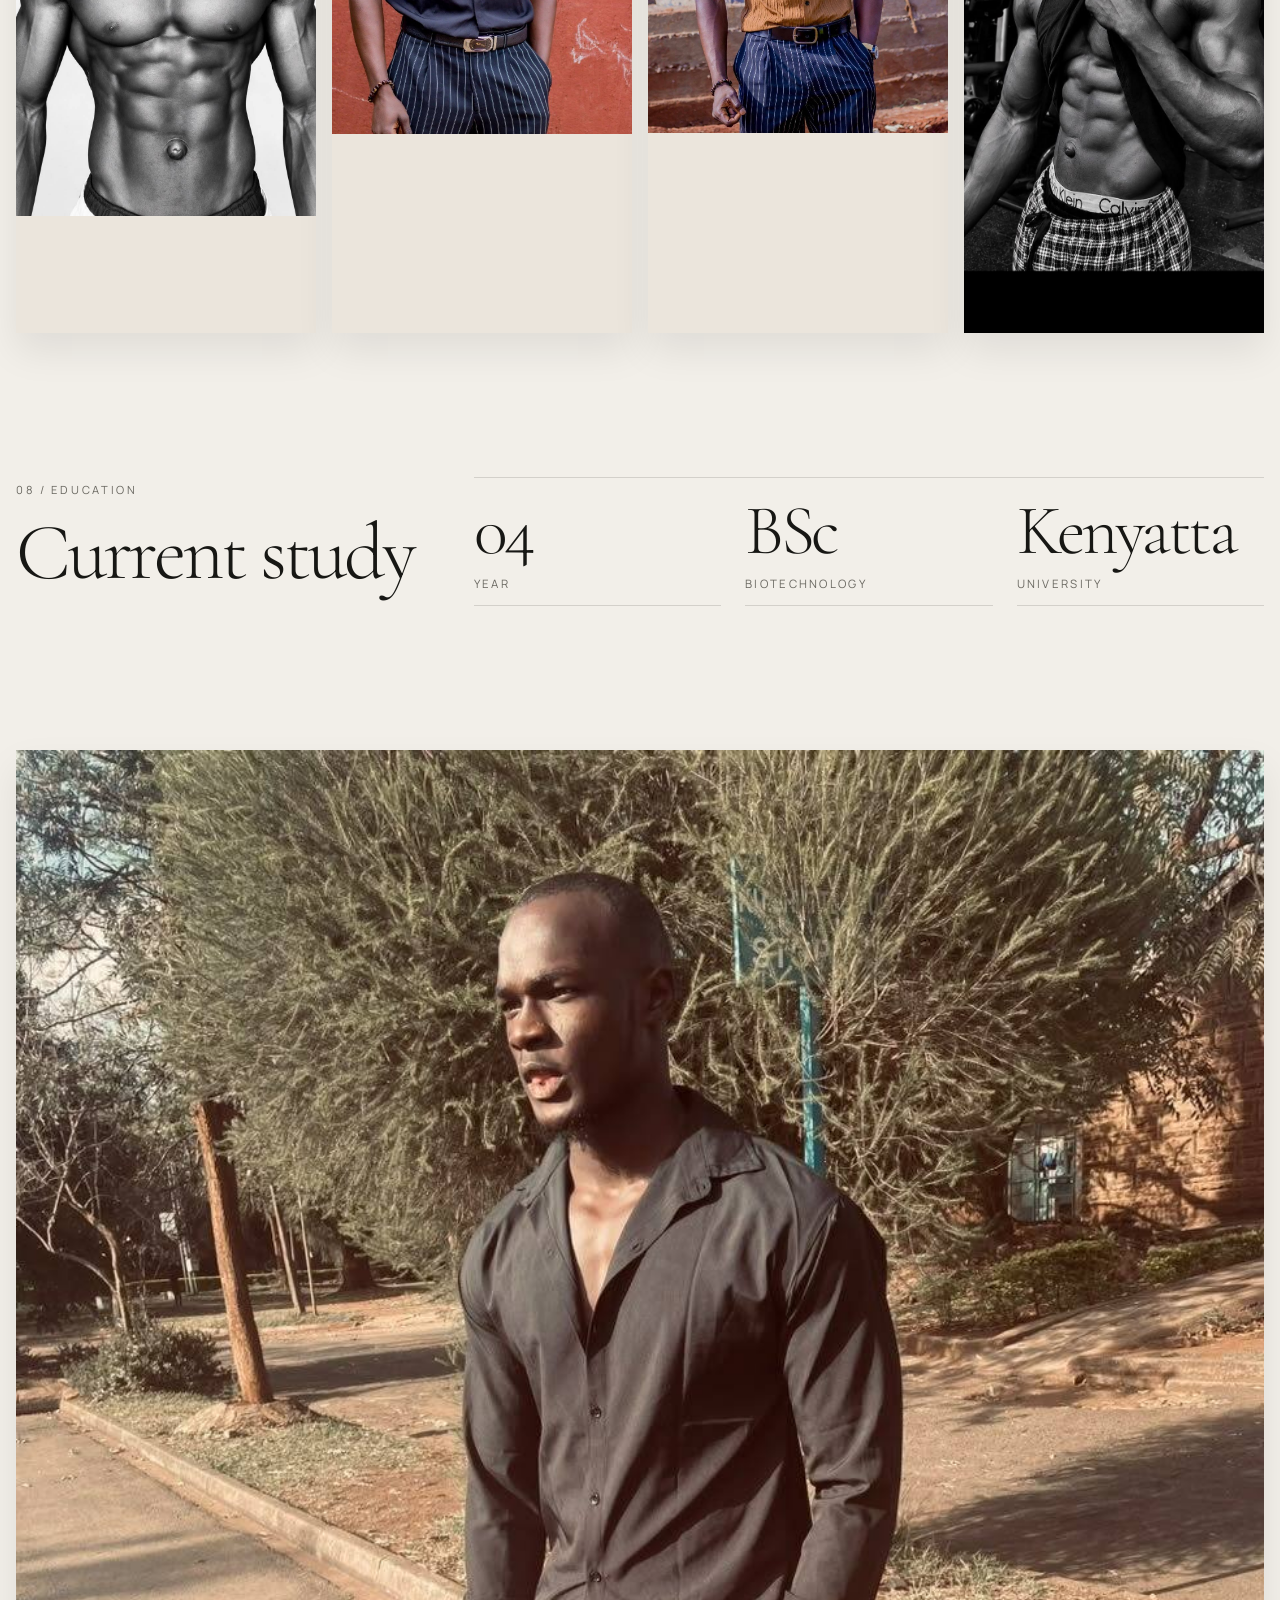
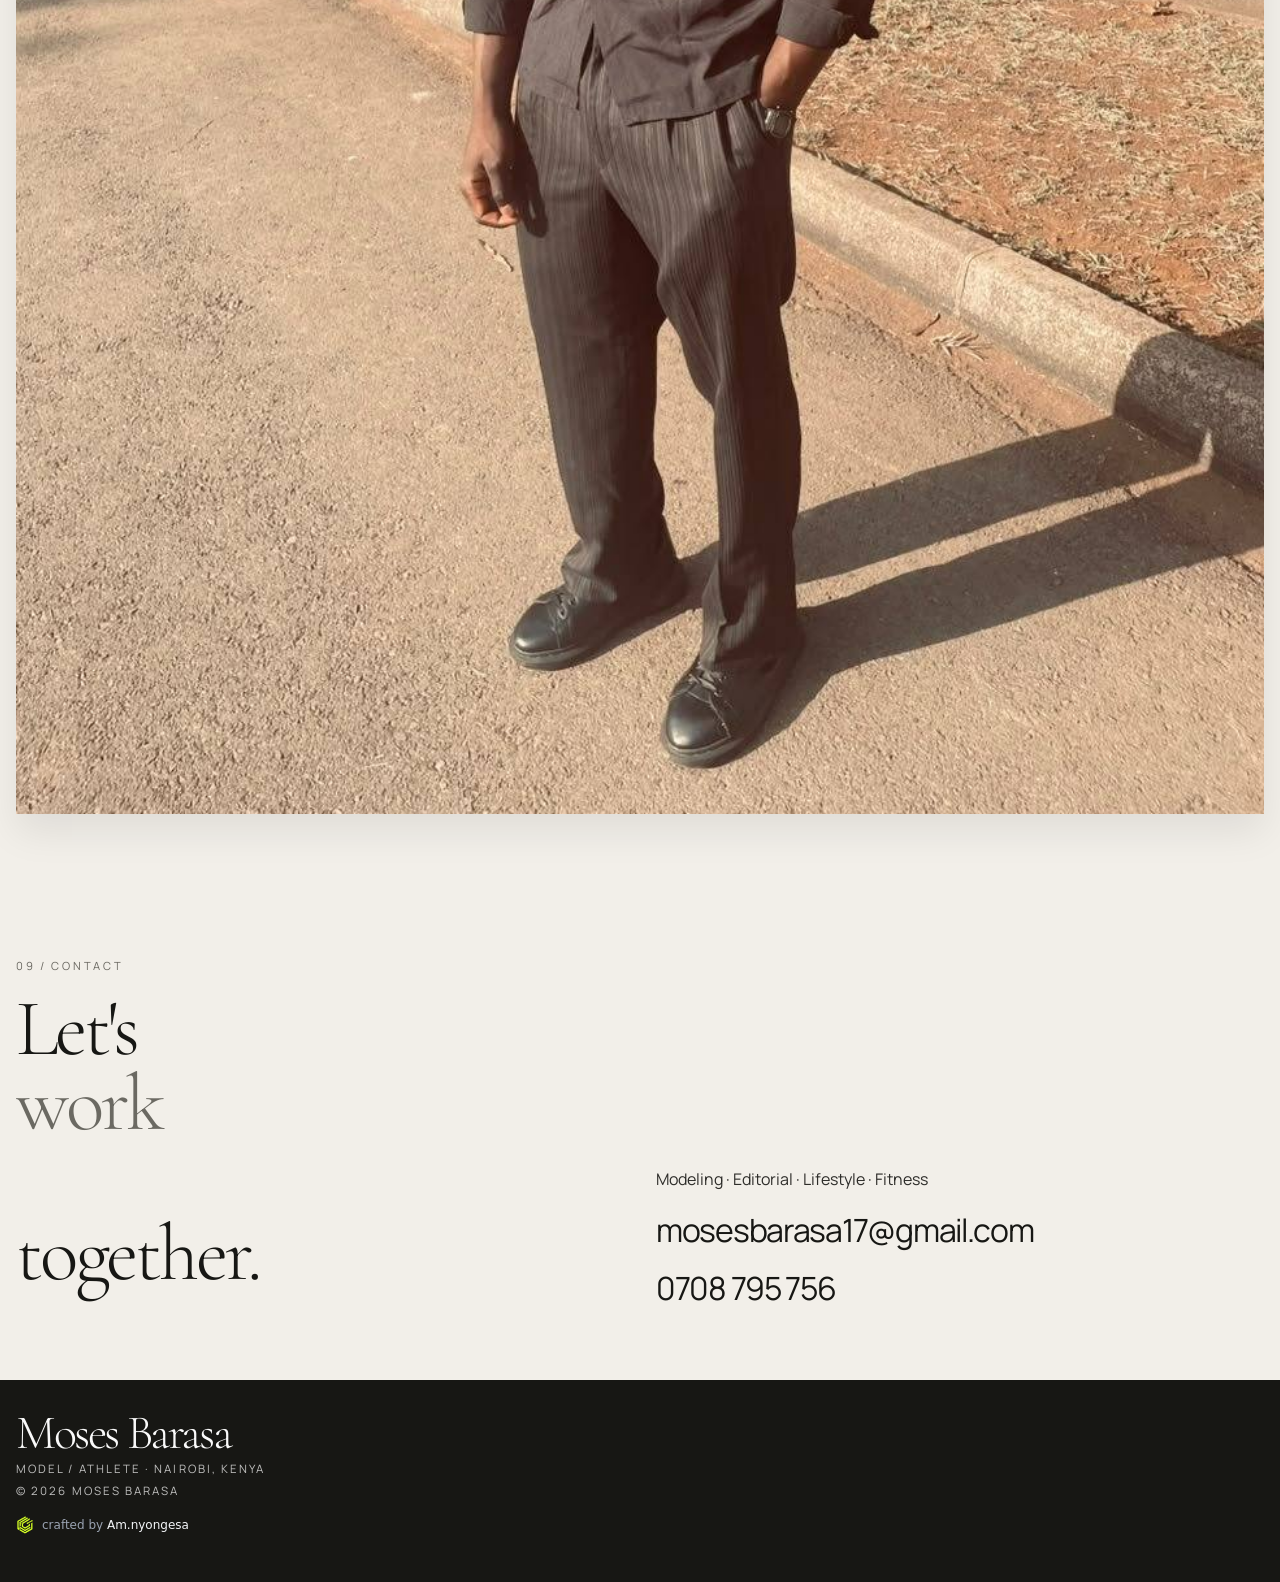
==== commit 80591a17: "Add the sign-off to moses-barasa/, the folder Vercel actually serves" ====
--- a/moses-barasa/index.html
+++ b/moses-barasa/index.html
@@ -23,6 +23,7 @@
 
 <link rel="icon" href="data:image/svg+xml,%3Csvg xmlns='http://www.w3.org/2000/svg' viewBox='0 0 100 100'%3E%3Crect width='100' height='100' fill='%23181817'/%3E%3Ctext x='50' y='62' font-family='Georgia' font-size='50' fill='%23F3F0EA' text-anchor='middle'%3EM%3C/text%3E%3C/svg%3E">
 <link rel="stylesheet" href="css/style.css">
+<link rel="stylesheet" href="css/sign-off.css">
 </head>
 <body>
   <header class="site-header" id="header">
@@ -272,6 +273,10 @@
       <p class="footer-name">Moses Barasa</p>
       <p class="footer-meta">Model / Athlete · Nairobi, Kenya</p>
       <p class="footer-copyright">© 2026 Moses Barasa</p>
+      <a class="sign-off sign-off--dark" href="https://david-baraka.vercel.app" target="_blank" rel="noopener" aria-label="Crafted by Am.nyongesa. Opens the developer's portfolio in a new tab">
+        <span class="sign-off__symbol" aria-hidden="true"></span>
+        <span>crafted by <span class="sign-off__name">Am.nyongesa</span></span>
+      </a>
     </div>
   </footer>
 
--- a/moses-barasa/css/sign-off.css
+++ b/moses-barasa/css/sign-off.css
@@ -0,0 +1,78 @@
+/* The developer's sign-off, matching the portfolio footer. */
+.sign-off {
+  justify-self: start;
+  margin-top: 0.75rem;
+  --sign-off-ease: cubic-bezier(0.22, 1, 0.36, 1);
+  display: inline-flex;
+  align-items: center;
+  gap: 0.5rem;
+  font-family: ui-sans-serif, system-ui, -apple-system, "Segoe UI", sans-serif;
+  font-size: 0.75rem;
+  line-height: 1rem;
+  letter-spacing: normal;
+  text-transform: none;
+  text-decoration: none;
+  color: var(--sign-off-muted);
+  transition: color 0.3s ease;
+}
+
+.sign-off--dark {
+  --sign-off-accent: #d4ff24;
+  --sign-off-muted: #9aa3b2;
+  --sign-off-fg: #f3f5f8;
+}
+
+.sign-off--light {
+  --sign-off-accent: #1558c9;
+  --sign-off-muted: #545b67;
+  --sign-off-fg: #030407;
+}
+
+.sign-off:hover,
+.sign-off:focus-visible {
+  color: var(--sign-off-fg);
+}
+
+.sign-off:focus-visible {
+  outline: 2px solid var(--sign-off-accent);
+  outline-offset: 3px;
+  border-radius: 2px;
+}
+
+.sign-off__symbol {
+  width: 1.125rem;
+  height: 1.125rem;
+  flex-shrink: 0;
+  background-color: var(--sign-off-accent);
+  -webkit-mask: url("../images/am-symbol.svg") center / contain no-repeat;
+  mask: url("../images/am-symbol.svg") center / contain no-repeat;
+  transition: transform 0.5s var(--sign-off-ease);
+}
+
+.sign-off:hover .sign-off__symbol,
+.sign-off:focus-visible .sign-off__symbol {
+  transform: rotate(60deg) scale(1.1);
+}
+
+/* An underline that draws in from the left on hover. */
+.sign-off__name {
+  font-weight: 500;
+  color: var(--sign-off-fg);
+  background-image: linear-gradient(currentColor, currentColor);
+  background-repeat: no-repeat;
+  background-position: 0 100%;
+  background-size: 0% 1px;
+  transition: background-size 0.3s var(--sign-off-ease);
+}
+
+.sign-off:hover .sign-off__name,
+.sign-off:focus-visible .sign-off__name {
+  background-size: 100% 1px;
+}
+
+@media (prefers-reduced-motion: reduce) {
+  .sign-off__symbol,
+  .sign-off__name {
+    transition: none;
+  }
+}
